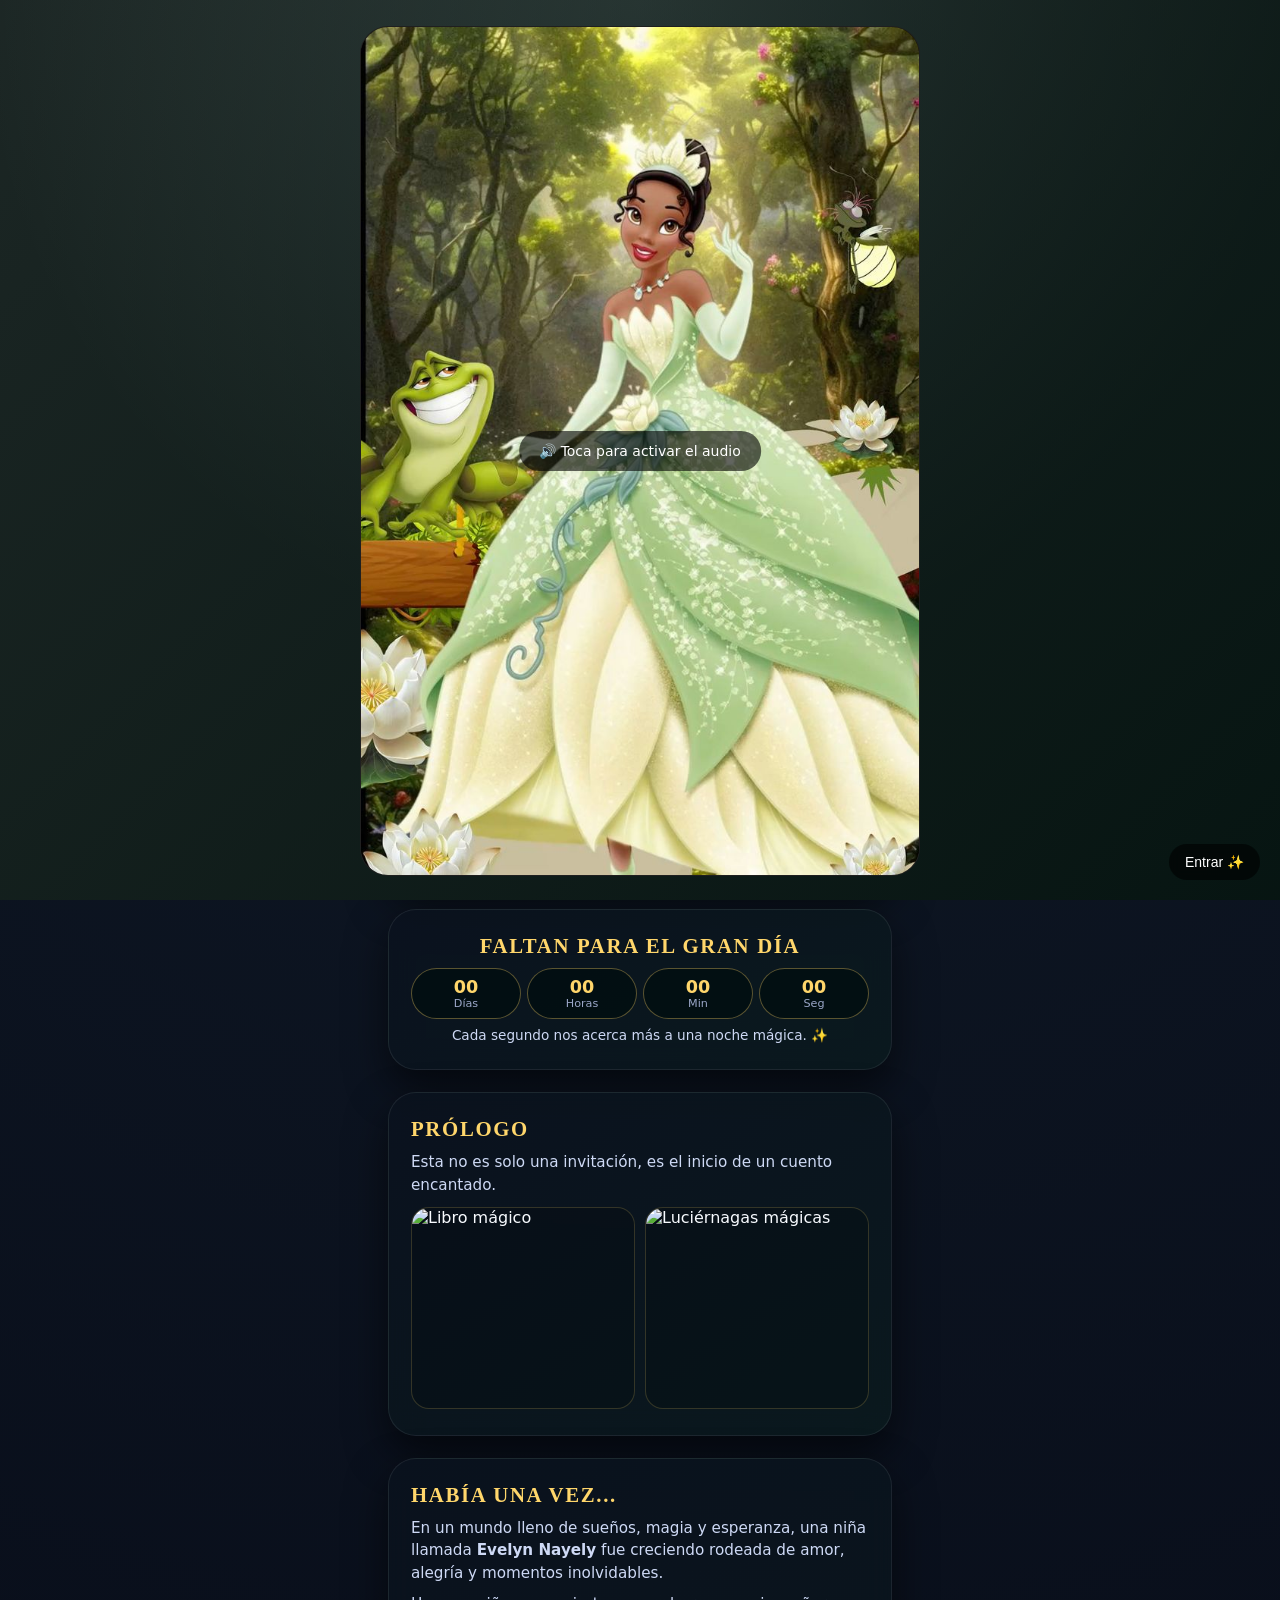
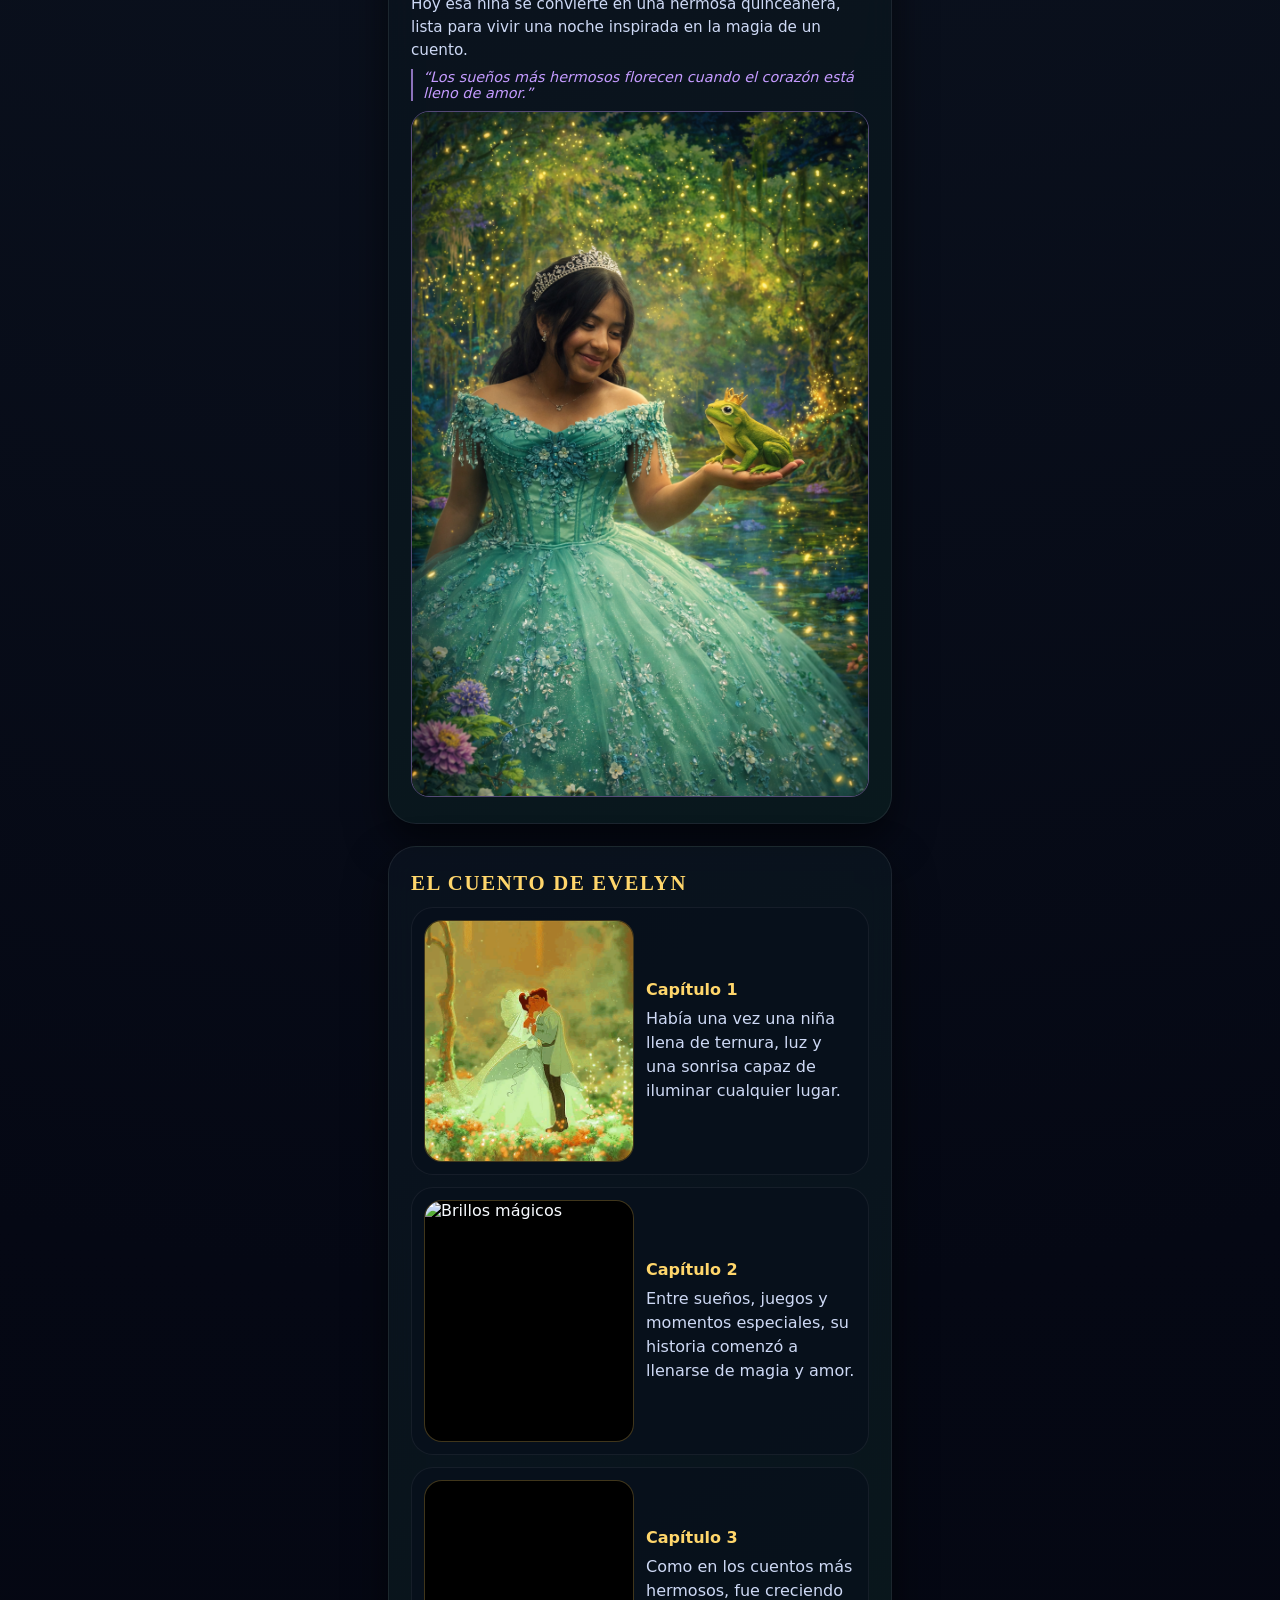
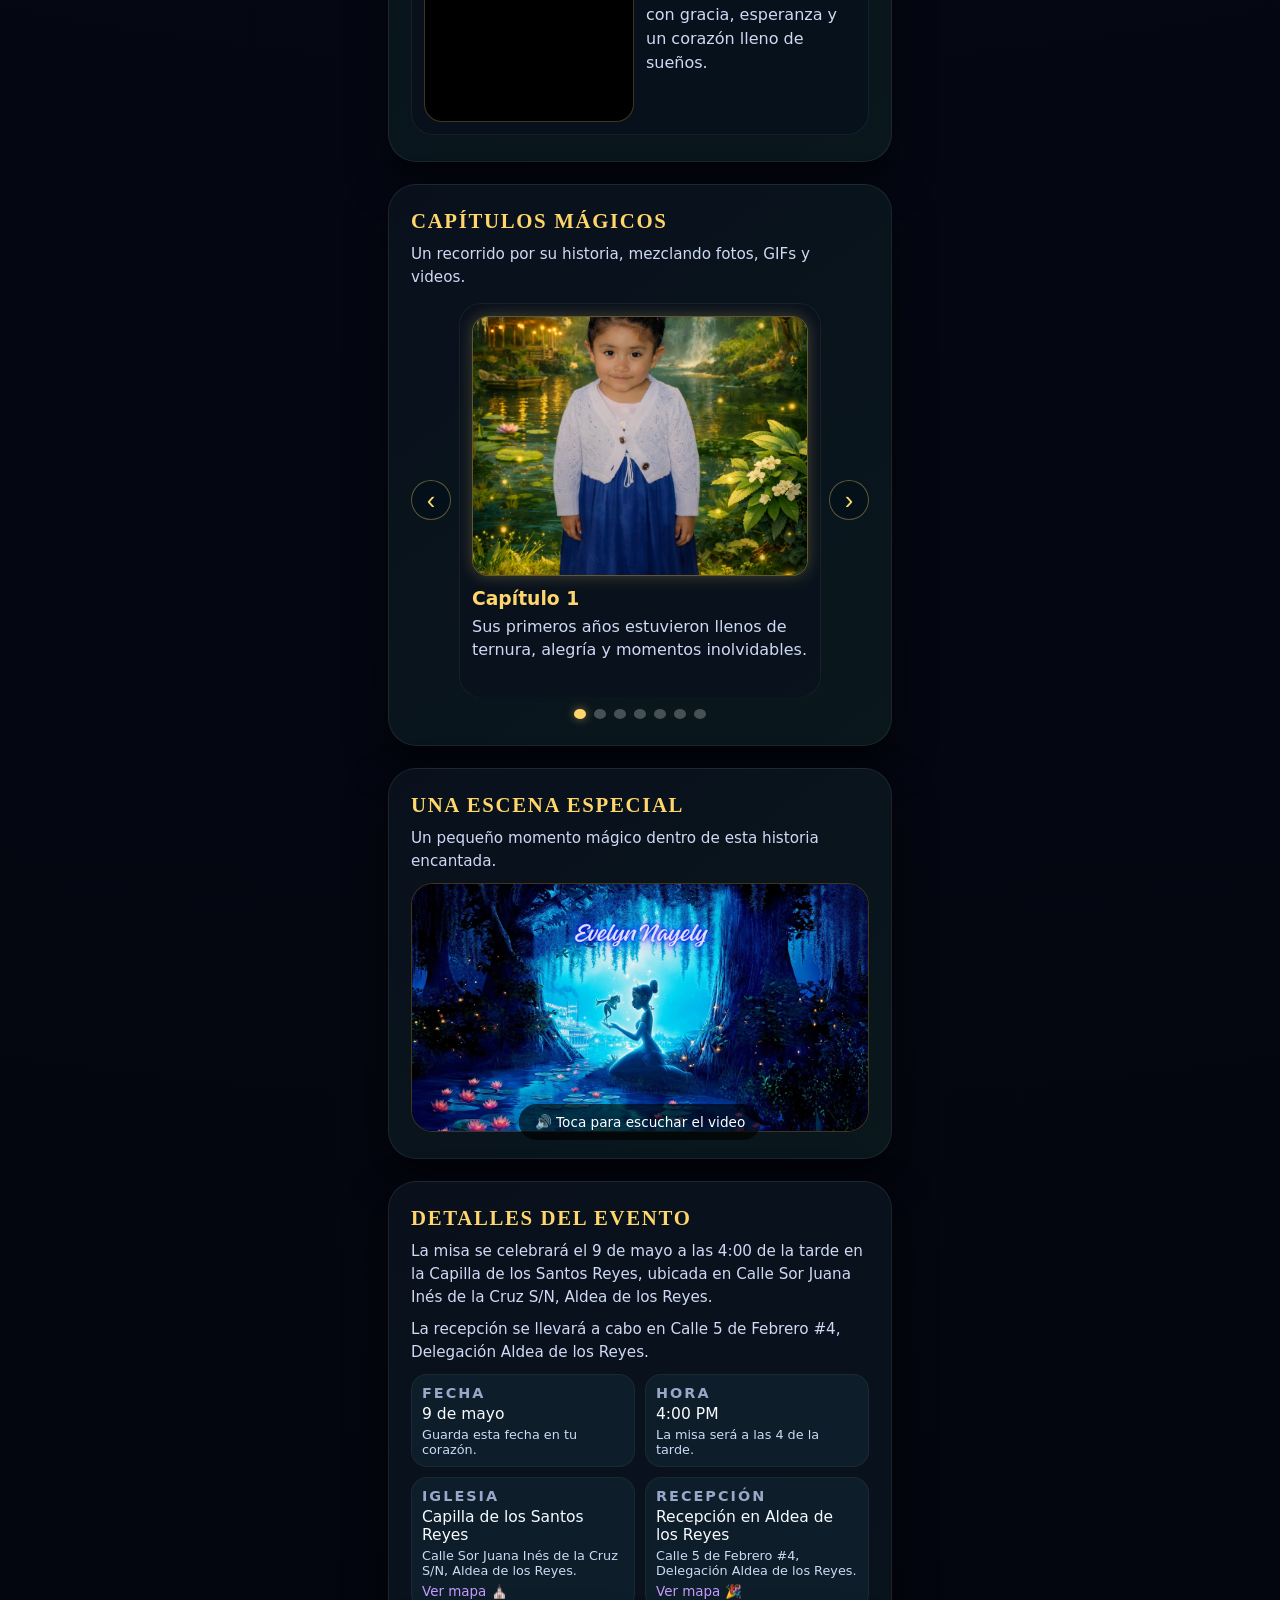
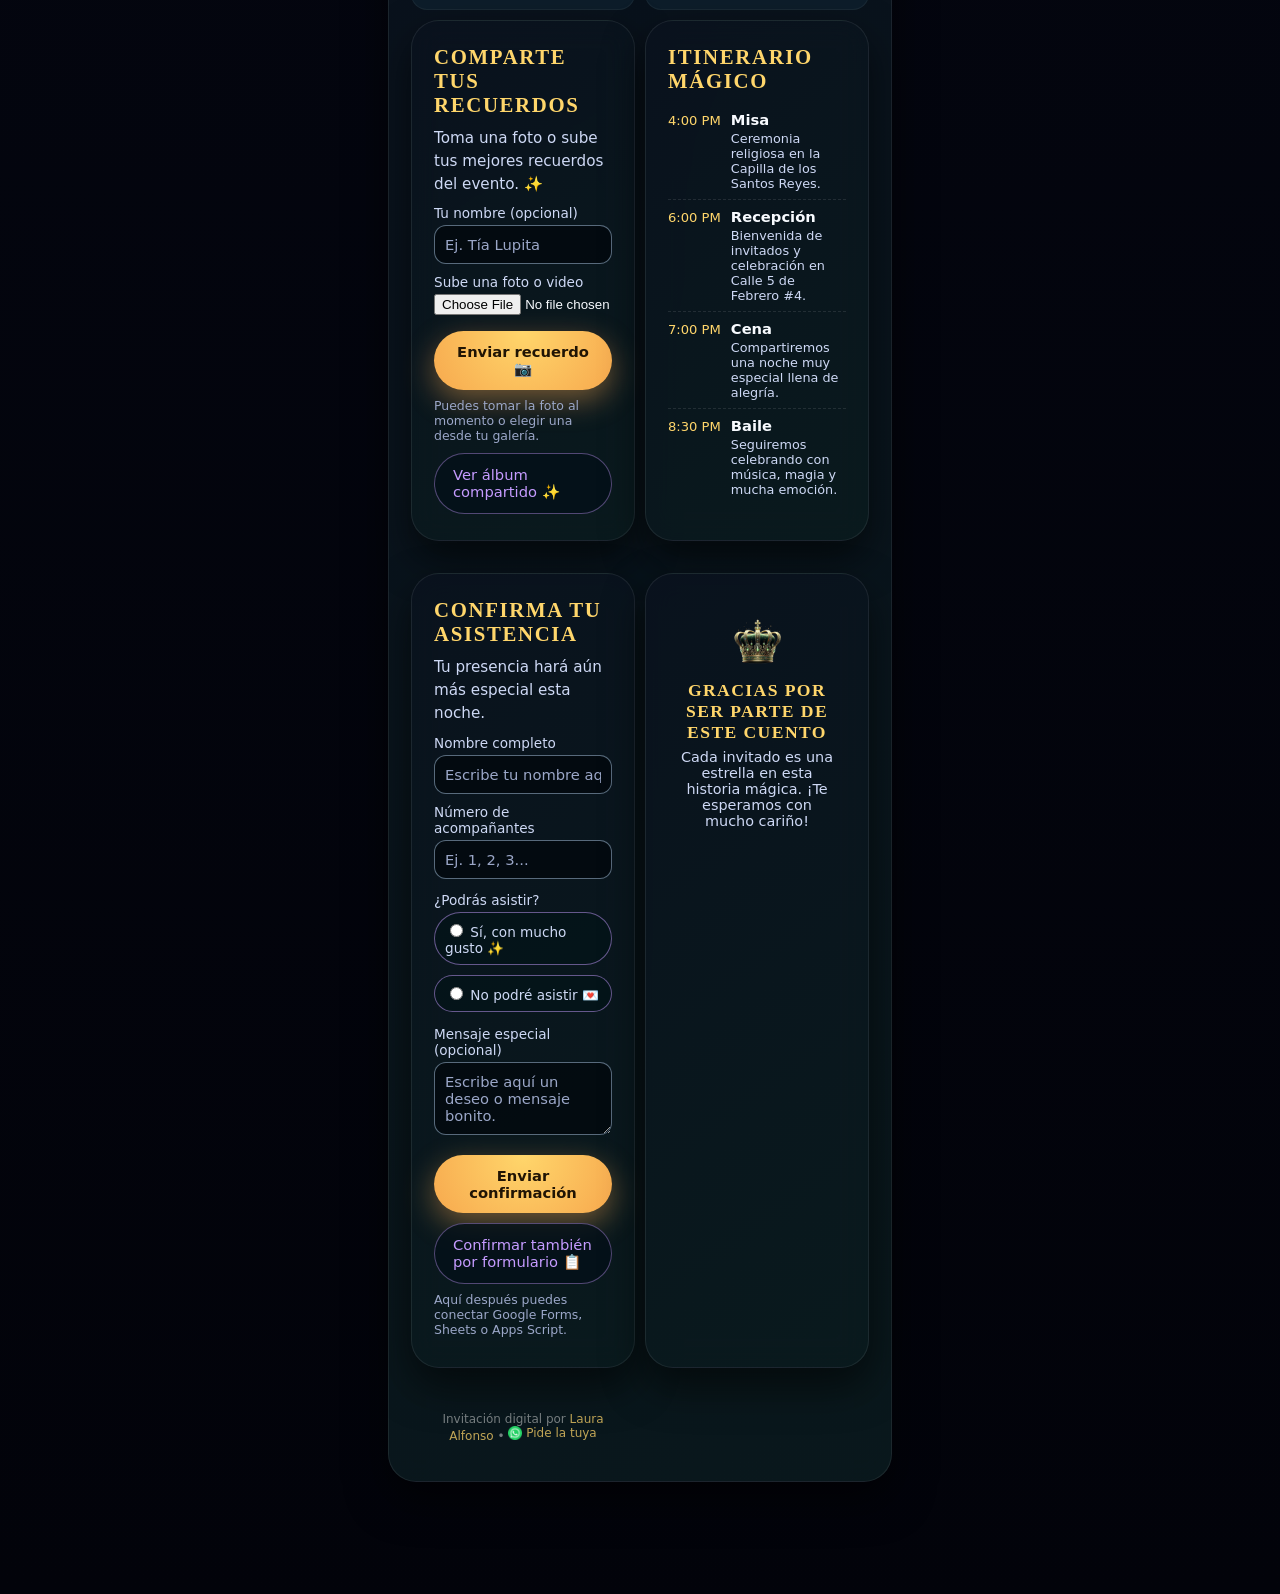
==== index.html @ 9ab1e2df "chore" ====
<!DOCTYPE html>
<html lang="es">

<head>
  <meta charset="UTF-8" />
  <title>Invitación XV - Evelyn Nayely Alfonso González</title>
  <meta name="viewport" content="width=device-width, initial-scale=1.0, viewport-fit=cover" />
  <meta name="description"
    content="Invitación mágica inspirada en La Princesa y el Sapo para celebrar los XV años de Evelyn Nayely Alfonso González." />

  <!-- Preview -->
  <meta property="og:title" content="Invitación XV de Evelyn Nayely Alfonso González ✨" />
  <meta property="og:description"
    content="Acompáñanos a celebrar una noche mágica inspirada en La Princesa y el Sapo." />
  <meta property="og:image" content="https://lauraac.github.io/Princesa/img/portada.jpg" />
  <meta property="og:type" content="website" />
  <meta property="og:url" content="https://lauraac.github.io/princesa-y-sapo/" />

  <meta name="twitter:card" content="summary_large_image" />
  <meta name="twitter:title" content="Invitación XV de Evelyn Nayely Alfonso González" />
  <meta name="twitter:description" content="Una noche mágica llena de brillo, sueños y encanto." />
  <meta name="twitter:image" content="https://lauraac.github.io/Princesa/img/portada.jpg" />

  <link rel="stylesheet" href="styles.css" />
  <script src="script.js" defer></script>
</head>

<body>
  <!-- MENSAJE SOLO CELULAR -->
  <!--<div class="desktop-blocker" id="desktopBlocker">
    <div class="desktop-blocker__card">
      <img src="./img/corona.png" alt="Corona" class="desktop-blocker__icon" />
      <h2>Esta invitación es solo para celular 📱</h2>
      <p>
        Para vivir la experiencia completa con video, música y animaciones,
        abre este enlace desde tu teléfono.
      </p>
    </div>
  </div> -->

  <!-- ESTRELLAS -->
  <div class="magic-stars"></div>

  <!-- INTRO VIDEO -->
  <div class="intro-overlay" id="introOverlay">
    <div class="intro-card">

      <div class="intro-video-wrapper" id="introVideoWrapper">

        <!-- TEXTO AUDIO -->
        <div class="tap-audio-hint" id="tapAudioHint">
          🔊 Toca para activar el audio
        </div>

        <video id="introVideo" class="intro-video" playsinline webkit-playsinline preload="auto" muted
          poster="./img/img1.jpg">
          <source src="./img/Evelyn Nayely.mp4" type="video/mp4" />
        </video>

      </div>

    </div>

    <!-- BOTÓN FUERA (flotante) -->
    <button class="enter-btn-corner" id="enterInvitationBtn" type="button">
      Entrar ✨
    </button>
  </div>

  <div class="page-background">
    <div class="fireflies"></div>

    <main class="invitation">
      <!-- HERO -->
      <section class="section hero" id="inicio">
        <div class="hero-decor hero-decor--top"></div>

        <div class="hero-image-frame flip-card">
          <div class="flip-card-inner">
            <div class="flip-card-front">
              <img src="./img/imggrande.png" alt="Evelyn a los 5 años" class="hero-image" />
            </div>

            <div class="flip-card-back">
              <img src="./img/imgniña.png" alt="Evelyn a los 15 años" class="hero-image" />
            </div>
          </div>

          <div class="hero-glow"></div>
        </div>

        <p class="hero-tagline">Mis XV años</p>

        <h1 class="hero-name">
          Evelyn Nayely<br />
          <span>Alfonso González</span>
        </h1>

        <p class="hero-invite">
          Con la bendición de Dios y el amor de mi familia,
          te invito a celebrar una noche mágica inspirada en
          <strong>La Princesa y el Sapo</strong>.
        </p>

        <div class="hero-badge">
          <p class="hero-badge-date" id="eventShortInfo">
            9 de mayo · 4:00 PM
          </p>
          <p class="hero-badge-place">Aldea de los Reyes</p>
        </div>

        <div class="hero-actions">
          <a href="#detalles" class="btn-ghost">Ver detalles</a>
          <a href="#confirmacion" class="btn-primary">Confirmar asistencia</a>
        </div>

        <div class="hero-decor hero-decor--bottom"></div>
      </section>

      <!-- PAPÁS / PADRINOS -->
      <section class="section family-section">
        <h2 class="section-title">Con la bendición de</h2>

        <div class="family-grid">
          <article class="family-card">
            <h3>Papás</h3>
            <p>Juan Carlos Alfonso Villa</p>
            <p>Isabel González Aguilar</p>
          </article>

          <article class="family-card">
            <h3>Padrinos</h3>
            <p>René Alfonso Villa</p>
            <p>Diana Lady Urrutia Vargas</p>
          </article>
        </div>
      </section>

      <!-- COUNTDOWN -->
      <section class="section countdown-section">
        <h2 class="section-title">Faltan para el gran día</h2>

        <div class="countdown" id="countdown">
          <div class="countdown-item">
            <span class="count-number" id="days">00</span>
            <span class="count-label">Días</span>
          </div>
          <div class="countdown-item">
            <span class="count-number" id="hours">00</span>
            <span class="count-label">Horas</span>
          </div>
          <div class="countdown-item">
            <span class="count-number" id="minutes">00</span>
            <span class="count-label">Min</span>
          </div>
          <div class="countdown-item">
            <span class="count-number" id="seconds">00</span>
            <span class="count-label">Seg</span>
          </div>
        </div>

        <p class="countdown-note">
          Cada segundo nos acerca más a una noche mágica. ✨
        </p>
      </section>

      <!-- PROLOGO -->
      <section class="section prologue-section">
        <h2 class="section-title">Prólogo</h2>
        <p class="section-text">
          Esta no es solo una invitación, es el inicio de un cuento encantado.
        </p>

        <div class="prologue-grid">
          <div class="media-card">
            <img src="./img/videowow.gif" alt="Libro mágico" class="media-full" />
          </div>

          <div class="media-card">
            <img src="./img/video woe.gif" alt="Luciérnagas mágicas" class="media-full" />
          </div>
        </div>
      </section>

      <!-- HISTORIA -->
      <section class="section story-section">
        <h2 class="section-title">Había una vez...</h2>

        <p class="story-text">
          En un mundo lleno de sueños, magia y esperanza, una niña llamada
          <strong>Evelyn Nayely</strong> fue creciendo rodeada de amor,
          alegría y momentos inolvidables.
        </p>

        <p class="story-text">
          Hoy esa niña se convierte en una hermosa quinceañera,
          lista para vivir una noche inspirada en la magia de un cuento.
        </p>

        <blockquote class="story-quote">
          “Los sueños más hermosos florecen cuando el corazón está lleno de amor.”
        </blockquote>

        <div class="story-gif-frame">
          <img src="./img/nayeli.png" alt="Historia mágica" class="story-gif" />
        </div>
      </section>

      <!-- SECCIÓN LIBRO -->
      <section class="section fairytale-book-section">
        <h2 class="section-title">El cuento de Evelyn</h2>

        <div class="book-page">
          <div class="book-page-media">
            <img src="./img/capitulo1.gif" alt="Evelyn de pequeña" />
          </div>
          <div class="book-page-text">
            <h3>Capítulo 1</h3>
            <p>
              Había una vez una niña llena de ternura, luz y una sonrisa capaz
              de iluminar cualquier lugar.
            </p>
          </div>
        </div>

        <div class="book-page">
          <div class="book-page-media">
            <img src="./img/capitulo2.gif" alt="Brillos mágicos" />
          </div>
          <div class="book-page-text">
            <h3>Capítulo 2</h3>
            <p>
              Entre sueños, juegos y momentos especiales, su historia comenzó
              a llenarse de magia y amor.
            </p>
          </div>
        </div>

        <div class="book-page">
          <div class="book-page-media">
            <video class="inline-story-video" playsinline webkit-playsinline muted loop autoplay preload="metadata"
              poster="./img/video-cap1-poster.jpg">
              <source src="./img/video.mp4" type="video/mp4" />
            </video>
          </div>
          <div class="book-page-text">
            <h3>Capítulo 3</h3>
            <p>
              Como en los cuentos más hermosos, fue creciendo con gracia,
              esperanza y un corazón lleno de sueños.
            </p>
          </div>
        </div>
      </section>

      <!-- CARRUSEL TIPO CUENTO -->
      <section class="section story-carousel-section">
        <h2 class="section-title">Capítulos mágicos</h2>
        <p class="section-text">
          Un recorrido por su historia, mezclando fotos, GIFs y videos.
        </p>

        <div class="story-slider" id="storySlider">
          <button class="story-nav prev" id="storyPrev" aria-label="Anterior">‹</button>

          <div class="story-track-wrapper">
            <div class="story-track" id="storyTrack">
              <!-- Slide 1 -->
              <article class="story-slide">
                <div class="story-slide-media">
                  <img src="./img/foto1.png" alt="Infancia Evelyn" />
                </div>
                <div class="story-slide-text">
                  <h3>Capítulo 1</h3>
                  <p>
                    Sus primeros años estuvieron llenos de ternura,
                    alegría y momentos inolvidables.
                  </p>
                </div>
              </article>

              <!-- Slide 2 -->
              <article class="story-slide">
                <div class="story-slide-media">
                  <img src="./img/foto2.png" alt="Libro encantado" />
                </div>
                <div class="story-slide-text">
                  <h3>Capítulo 2</h3>
                  <p>
                    Como en un libro de cuentos, cada página de su vida
                    fue escribiéndose con amor.
                  </p>
                </div>
              </article>

              <!-- Slide 3 -->
              <article class="story-slide">
                <div class="story-slide-media">
                  <video class="carousel-video" playsinline webkit-playsinline muted loop preload="metadata"
                    poster="./img/foto3.png">
                    <source src="./video/capitulo1.mp4" type="video/mp4" />
                  </video>
                </div>
                <div class="story-slide-text">
                  <h3>Capítulo 3</h3>
                  <p>
                    Su historia siguió creciendo con magia,
                    dulzura y sueños cada vez más grandes.
                  </p>
                </div>
              </article>

              <!-- Slide 4 -->
              <article class="story-slide">
                <div class="story-slide-media">
                  <img src="./img/foto4.png" alt="Recuerdo especial" />
                </div>
                <div class="story-slide-text">
                  <h3>Capítulo 4</h3>
                  <p>
                    Entre recuerdos hermosos, fue floreciendo
                    una joven llena de luz y elegancia.
                  </p>
                </div>
              </article>

              <!-- Slide 5 -->
              <article class="story-slide">
                <div class="story-slide-media">
                  <video class="carousel-video" playsinline webkit-playsinline muted loop preload="metadata"
                    poster="./img/foto5.png">
                    <source src="./video/capitulo2.mp4" type="video/mp4" />
                  </video>
                </div>
                <div class="story-slide-text">
                  <h3>Capítulo 5</h3>
                  <p>
                    Cada paso de su camino la acercó a este momento
                    tan esperado y especial.
                  </p>
                </div>
              </article>

              <!-- Slide 6 -->
              <article class="story-slide">
                <div class="story-slide-media">
                  <img src="./img/imgniña.png" alt="Brillos mágicos" />
                </div>
                <div class="story-slide-text">
                  <h3>Capítulo 6</h3>
                  <p>
                    Y hoy, como en toda gran historia,
                    llega el capítulo más mágico: sus XV años.
                  </p>
                </div>
              </article>

              <!-- Slide 7 -->
              <article class="story-slide">
                <div class="story-slide-media">
                  <video class="carousel-video" playsinline webkit-playsinline muted loop preload="metadata"
                    poster="./img/imggrande.png">
                    <source src="./video/capitulo3.mp4" type="video/mp4" />
                  </video>
                </div>
                <div class="story-slide-text">
                  <h3>Capítulo Final</h3>
                  <p>
                    Esta noche celebramos el inicio de una nueva etapa
                    llena de sueños, magia y bendiciones.
                  </p>
                </div>
              </article>
            </div>
          </div>

          <button class="story-nav next" id="storyNext" aria-label="Siguiente">›</button>
        </div>

        <div class="story-dots" id="storyDots"></div>
      </section>

      <!-- VIDEO DESTACADO -->
      <section class="section featured-video-section">
        <h2 class="section-title">Una escena especial</h2>
        <p class="section-text">
          Un pequeño momento mágico dentro de esta historia encantada.
        </p>

        <div class="featured-video-card featured-video-wrapper">
          <div class="featured-video-hint" id="featuredVideoHint">
            🔊 Toca para escuchar el video
          </div>

          <video class="featured-video" playsinline webkit-playsinline preload="metadata" poster="./img/poste.png">
            <source src="./img/videosapo.mp4" type="video/mp4" />
          </video>
        </div>
      </section>

      <!-- DETALLES -->
      <section class="section details-section" id="detalles">
        <h2 class="section-title">Detalles del evento</h2>
        <p class="section-text">
          La misa se celebrará el 9 de mayo a las 4:00 de la tarde en la
          Capilla de los Santos Reyes, ubicada en Calle Sor Juana Inés de la Cruz S/N,
          Aldea de los Reyes.
        </p>

        <p class="section-text">
          La recepción se llevará a cabo en Calle 5 de Febrero #4,
          Delegación Aldea de los Reyes.
        </p>
        <div class="details-grid">
          <article class="detail-card">
            <h3 class="detail-title">Fecha</h3>
            <p class="detail-main">9 de mayo</p>
            <p class="detail-note">Guarda esta fecha en tu corazón.</p>
          </article>

          <article class="detail-card">
            <h3 class="detail-title">Hora</h3>
            <p class="detail-main">4:00 PM</p>
            <p class="detail-note">La misa será a las 4 de la tarde.</p>
          </article>

          <article class="detail-card">
            <h3 class="detail-title">Iglesia</h3>
            <p class="detail-main">Capilla de los Santos Reyes</p>
            <p class="detail-note">
              Calle Sor Juana Inés de la Cruz S/N, Aldea de los Reyes.
            </p>
            <a href="https://www.google.com/maps/place/Capilla+de+los+Santos+Reyes/@19.1597416,-98.781619,17z/data=!3m1!4b1!4m6!3m5!1s0x85ce3cce4e8ad949:0x1ba6e103b95aed1a!8m2!3d19.1597366!4d-98.7790441!16s%2Fg%2F1hhgt0wkg?entry=ttu&g_ep=EgoyMDI2MDMyNC4wIKXMDSoASAFQAw%3D%3D"
              target="_blank" class="detail-link">Ver mapa ⛪</a>
          </article>

          <article class="detail-card">
            <h3 class="detail-title">Recepción</h3>
            <p class="detail-main">Recepción en Aldea de los Reyes</p>
            <p class="detail-note">
              Calle 5 de Febrero #4, Delegación Aldea de los Reyes.
            </p>
            <a href="https://www.google.com/maps/place/Capilla+de+los+Santos+Reyes/@19.1597416,-98.781619,17z/data=!3m1!4b1!4m6!3m5!1s0x85ce3cce4e8ad949:0x1ba6e103b95aed1a!8m2!3d19.1597366!4d-98.7790441!16s%2Fg%2F1hhgt0wkg?entry=ttu&g_ep=EgoyMDI2MDMyNC4wIKXMDSoASAFQAw%3D%3D"
              target="_blank" class="detail-link">Ver mapa 🎉</a>
          </article>

          <!-- DRIVE -->
          <section class="section drive-section" id="recuerdos">
            <h2 class="section-title">Comparte tus recuerdos</h2>
            <p class="section-text">
              Toma una foto o sube tus mejores recuerdos del evento. ✨
            </p>

            <form id="uploadMemoryForm" class="rsvp-form">
              <div class="form-group">
                <label for="memoryName">Tu nombre (opcional)</label>
                <input type="text" id="memoryName" name="memoryName" placeholder="Ej. Tía Lupita" />
              </div>

              <div class="form-group">
                <label for="memoryFile">Sube una foto o video</label>
                <input type="file" id="memoryFile" name="memoryFile" accept="image/*,video/*" capture="environment"
                  required />
              </div>

              <button type="submit" class="btn-primary btn-full">
                Enviar recuerdo 📷
              </button>

              <p class="rsvp-note">
                Puedes tomar la foto al momento o elegir una desde tu galería.
              </p>

              <p class="rsvp-success" id="uploadMemoryMsg"></p>
            </form>

            <div class="gift-actions">
              <a href="https://drive.google.com/drive/folders/1g-7sus_6rImOz-gsxFt6hrd6fwnzKg2v" target="_blank"
                class="btn-ghost btn-full" id="driveAlbumBtn">
                Ver álbum compartido ✨
              </a>
            </div>
          </section>

          <!-- ITINERARIO -->
          <section class="section timeline-section">
            <h2 class="section-title">Itinerario mágico</h2>

            <ol class="timeline">
              <li class="timeline-item">
                <span class="timeline-time">4:00 PM</span>
                <div class="timeline-content">
                  <h3>Misa</h3>
                  <p>Ceremonia religiosa en la Capilla de los Santos Reyes.</p>
                </div>
              </li>

              <li class="timeline-item">
                <span class="timeline-time">6:00 PM</span>
                <div class="timeline-content">
                  <h3>Recepción</h3>
                  <p>Bienvenida de invitados y celebración en Calle 5 de Febrero #4.</p>
                </div>
              </li>

              <li class="timeline-item">
                <span class="timeline-time">7:00 PM</span>
                <div class="timeline-content">
                  <h3>Cena</h3>
                  <p>Compartiremos una noche muy especial llena de alegría.</p>
                </div>
              </li>

              <li class="timeline-item">
                <span class="timeline-time">8:30 PM</span>
                <div class="timeline-content">
                  <h3>Baile</h3>
                  <p>Seguiremos celebrando con música, magia y mucha emoción.</p>
                </div>
              </li>
            </ol>
          </section>

          <!-- CONFIRMACION -->
          <section class="section rsvp-section" id="confirmacion">
            <h2 class="section-title">Confirma tu asistencia</h2>
            <p class="section-text">
              Tu presencia hará aún más especial esta noche.
            </p>

            <form class="rsvp-form" id="rsvpForm">
              <div class="form-group">
                <label for="guestName">Nombre completo</label>
                <input type="text" id="guestName" name="guestName" placeholder="Escribe tu nombre aquí" required />
              </div>

              <div class="form-group">
                <label for="guestCount">Número de acompañantes</label>
                <input type="number" id="guestCount" name="guestCount" min="0" max="10" placeholder="Ej. 1, 2, 3..."
                  required />
              </div>

              <div class="form-group">
                <p class="form-label">¿Podrás asistir?</p>
                <div class="form-radio-group">
                  <label class="radio-pill">
                    <input type="radio" name="attendance" value="si" required />
                    <span>Sí, con mucho gusto ✨</span>
                  </label>

                  <label class="radio-pill">
                    <input type="radio" name="attendance" value="no" required />
                    <span>No podré asistir 💌</span>
                  </label>
                </div>
              </div>

              <div class="form-group">
                <label for="message">Mensaje especial (opcional)</label>
                <textarea id="message" name="message" rows="3"
                  placeholder="Escribe aquí un deseo o mensaje bonito."></textarea>
              </div>

              <button type="submit" class="btn-primary btn-full">
                Enviar confirmación
              </button>

              <a href="https://docs.google.com/forms/" target="_blank" class="btn-ghost btn-full secondary-link"
                id="googleFormBtn">
                Confirmar también por formulario 📋
              </a>

              <p class="rsvp-note">
                Aquí después puedes conectar Google Forms, Sheets o Apps Script.
              </p>

              <p class="rsvp-success" id="rsvpSuccessMsg"></p>
            </form>
          </section>

          <!-- DESPEDIDA -->
          <section class="section farewell-section">
            <div class="farewell-card">
              <div class="intro-crown">
                <img src="./img/corona.png" alt="Corona" />
              </div>
              <h2 class="farewell-title">Gracias por ser parte de este cuento</h2>
              <p class="farewell-text">
                Cada invitado es una estrella en esta historia mágica.
                ¡Te esperamos con mucho cariño!
              </p>
            </div>
          </section>

          <footer class="creator-signature">
            Invitación digital por
            <a href="https://wa.me/525534633490" target="_blank">
              Laura Alfonso
            </a>
            •
            <a href="https://wa.me/525534633490" target="_blank" class="whats-link">
              <img src="./img/social.png" alt="WhatsApp" class="whats-icon">
              Pide la tuya
            </a>
          </footer>


    </main>

  </div>
  <audio id="bgMusic" preload="auto" loop playsinline>
    <source src="./img/mp3.mp3" type="audio/mpeg" />
    Tu navegador no soporta audio HTML5.
  </audio>

  <button class="music-floating-btn paused hidden-music-btn" id="toggleMusicBtn" type="button"
    aria-label="Controlar música">
    ♪
  </button>
</body>

</html>
---- styles.css ----
:root {
  --bg-main: #050814;
  --bg-card: rgba(7, 18, 26, 0.92);
  --bg-card-soft: rgba(15, 32, 45, 0.85);
  --accent-emerald: #1f7f6b;
  --accent-emerald-soft: rgba(31, 127, 107, 0.25);
  --accent-lavender: #c59bff;
  --accent-gold: #ffd66b;
  --text-main: #f8fbff;
  --text-soft: #ced9f5;
  --text-muted: #9ba7c8;
  --radius-lg: 20px;
  --radius-xl: 28px;
  --shadow-soft: 0 18px 40px rgba(0, 0, 0, 0.55);
  --shadow-gold: 0 0 25px rgba(255, 214, 107, 0.45);
  --border-glass: 1px solid rgba(255, 255, 255, 0.08);
}

*,
*::before,
*::after {
  box-sizing: border-box;
}

html,
body {
  margin: 0;
  padding: 0;
  background: radial-gradient(
    circle at top,
    #101a27 0,
    #050814 45%,
    #02030a 100%
  );
  color: var(--text-main);
  font-family:
    system-ui,
    -apple-system,
    BlinkMacSystemFont,
    "Poppins",
    "Segoe UI",
    sans-serif;
  min-height: 100vh;
  overflow-x: hidden;
}

body.desktop-locked {
  overflow: hidden;
}

img,
video {
  max-width: 100%;
  display: block;
}

.page-background {
  position: relative;
  min-height: 100vh;
  overflow-x: hidden;
}

.fireflies {
  pointer-events: none;
  position: fixed;
  inset: 0;
  background-image:
    radial-gradient(circle, rgba(255, 214, 107, 0.22) 1px, transparent 1px),
    radial-gradient(circle, rgba(197, 155, 255, 0.2) 1px, transparent 1px);
  background-size:
    120px 120px,
    200px 200px;
  opacity: 0.55;
  mix-blend-mode: screen;
  z-index: 0;
}

/* SOLO CELULAR */
.desktop-blocker {
  position: fixed;
  inset: 0;
  z-index: 99999;
  background: radial-gradient(
    circle at top,
    #11182d 0,
    #050814 50%,
    #02030a 100%
  );
  display: none;
  align-items: center;
  justify-content: center;
  padding: 24px;
}

.desktop-blocker__card {
  width: 100%;
  max-width: 420px;
  text-align: center;
  background: rgba(10, 18, 30, 0.95);
  border: var(--border-glass);
  border-radius: 26px;
  padding: 28px 20px;
  box-shadow: var(--shadow-soft), var(--shadow-gold);
}

.desktop-blocker__icon {
  width: 90px;
  margin: 0 auto 14px;
}

.desktop-blocker__card h2 {
  margin: 0 0 10px;
  color: var(--accent-gold);
  font-family: "Playfair Display", "Times New Roman", serif;
}

.desktop-blocker__card p {
  margin: 0;
  color: var(--text-soft);
  line-height: 1.5;
}

/* INTRO */
.intro-overlay {
  position: fixed;
  inset: 0;
  background: radial-gradient(
    circle at top,
    #11182d 0,
    #050814 50%,
    #02030a 100%
  );
  display: flex;
  align-items: center;
  justify-content: center;
  padding: 0;
  z-index: 30;
}

.intro-overlay--hidden {
  opacity: 0;
  visibility: hidden;
  transform: scale(1.02);
  transition:
    opacity 0.6s ease,
    transform 0.6s ease,
    visibility 0.6s;
}

.intro-card {
  position: relative;
  width: 100vw;
  height: 100dvh;
  overflow: hidden;
  background:
    linear-gradient(135deg, rgba(127, 175, 166, 0.22), rgba(7, 22, 19, 0.95)),
    radial-gradient(circle at top, rgba(212, 240, 233, 0.14), transparent 60%);
  border-radius: 0;
  padding-top: max(10px, env(safe-area-inset-top));
  text-align: center;
}

.intro-enter-floating {
  position: absolute;
  top: calc(env(safe-area-inset-top, 0px) + 10px);
  right: 12px;
  z-index: 10;
  padding: 8px 14px;
  border-radius: 999px;
  border: 1px solid rgba(197, 155, 255, 0.35);
  background: rgba(10, 18, 30, 0.78);
  color: var(--accent-gold);
  font-size: 0.82rem;
  font-weight: 600;
  cursor: pointer;
  backdrop-filter: blur(8px);
}

.intro-crown {
  display: flex;
  justify-content: center;
  align-items: center;
  padding-top: 6px;
  margin-bottom: 10px;
}

.intro-crown img {
  width: 54px;
  margin: 0 auto;
  animation: float 3s ease-in-out infinite;
}

.intro-video-wrapper {
  width: calc(100vw - 24px);
  max-width: 560px;
  height: calc(100dvh - env(safe-area-inset-top, 0px) - 90px);
  margin: 0 auto;
  border-radius: 28px;
  overflow: hidden;
  border: 1px solid rgba(255, 255, 255, 0.12);
  background: #000;
}

.intro-video {
  width: 100%;
  height: 100%;
  object-fit: cover;
  object-position: center;
  background: #000;
}

.intro-actions {
  display: flex;
  flex-direction: column;
  gap: 10px;
  margin-top: 4px;
}
.intro-enter-floating {
  position: absolute;
  top: 10px;
  right: 10px;
  z-index: 8;
  min-height: auto;
  width: auto;
  padding: 8px 14px;
  border-radius: 999px;
  border: 1px solid rgba(197, 155, 255, 0.35);
  background: rgba(10, 18, 30, 0.78);
  color: var(--accent-gold);
  font-size: 0.82rem;
  font-weight: 600;
  cursor: pointer;
  backdrop-filter: blur(8px);
}

.intro-audio-overlay.hidden {
  display: none;
}

.magic-sparkles {
  pointer-events: none;
  position: absolute;
  inset: -40%;
  background-image: conic-gradient(
    from 0deg,
    rgba(255, 214, 107, 0.16),
    transparent 40%,
    rgba(197, 155, 255, 0.12),
    transparent 80%
  );
  mix-blend-mode: screen;
  opacity: 0.45;
  animation: spinSparkles 26s linear infinite;
}

/* MAIN */
.invitation {
  position: relative;
  z-index: 1;
  max-width: 540px;
  margin: 0 auto;
  padding: 18px 16px 80px;
}

.section {
  background: linear-gradient(
    145deg,
    rgba(10, 18, 30, 0.9),
    rgba(10, 26, 30, 0.9)
  );
  border-radius: var(--radius-xl);
  border: var(--border-glass);
  box-shadow: var(--shadow-soft);
  padding: 20px 18px 22px;
  margin-bottom: 18px;
  backdrop-filter: blur(14px);
}

.section-title {
  font-family: "Playfair Display", "Times New Roman", serif;
  font-size: 1.3rem;
  margin: 0 0 10px;
  letter-spacing: 0.08em;
  text-transform: uppercase;
  color: var(--accent-gold);
}

.section-text {
  margin: 0 0 10px;
  color: var(--text-soft);
  font-size: 0.95rem;
  line-height: 1.5;
}

/* BOTONES */
.btn-primary,
.btn-ghost {
  min-height: 52px;
  width: 100%;
  border-radius: 999px;
  border: none;
  outline: none;
  cursor: pointer;
  font: inherit;
  padding: 12px 18px;
  text-decoration: none;
  display: inline-flex;
  align-items: center;
  justify-content: center;
  gap: 6px;
  font-size: 0.92rem;
  transition:
    transform 0.2s ease,
    opacity 0.2s ease;
  touch-action: manipulation;
}

.btn-primary:active,
.btn-ghost:active {
  transform: scale(0.98);
}

.btn-primary {
  background: radial-gradient(circle at top, #ffd66b, #f7a94e);
  color: #201404;
  font-weight: 700;
  box-shadow: 0 10px 30px rgba(247, 169, 78, 0.45);
}

.btn-ghost {
  background: rgba(4, 17, 25, 0.8);
  color: var(--accent-lavender);
  border: 1px solid rgba(197, 155, 255, 0.4);
}

.btn-full {
  width: 100%;
  margin-top: 6px;
}

.secondary-link {
  margin-top: 10px;
}

/* HERO */
.hero {
  position: relative;
  text-align: center;
  overflow: hidden;
}

.hero-decor {
  position: absolute;
  left: 50%;
  transform: translateX(-50%);
  width: 180%;
  height: 90px;
  pointer-events: none;
}

.hero-decor--top {
  top: -50px;
  background: radial-gradient(
    circle at bottom,
    rgba(197, 155, 255, 0.35),
    transparent 70%
  );
}

.hero-decor--bottom {
  bottom: -60px;
  background: radial-gradient(
    circle at top,
    rgba(31, 127, 107, 0.4),
    transparent 70%
  );
}

.hero-image-frame {
  position: relative;
  width: 190px;
  height: 190px;
  margin: 10px auto 10px;
  border-radius: 50%;
  border: 2px solid rgba(255, 214, 107, 0.8);
  box-shadow: 0 0 35px rgba(255, 214, 107, 0.6);
  overflow: hidden;
  background: radial-gradient(circle at top, #394d75, #060b15);
}

.hero-image {
  width: 100%;
  height: 100%;
  object-fit: cover;
}

.hero-glow {
  position: absolute;
  inset: -20%;
  background: radial-gradient(
    circle,
    rgba(255, 214, 107, 0.25),
    transparent 65%
  );
  mix-blend-mode: screen;
  animation: pulseGlow 4s ease-in-out infinite;
}

.hero-tagline {
  margin: 6px 0 4px;
  font-size: 0.85rem;
  letter-spacing: 0.12em;
  text-transform: uppercase;
  color: var(--text-muted);
}

.hero-name {
  margin: 4px 0 8px;
  font-family: "Playfair Display", "Times New Roman", serif;
  font-size: 1.75rem;
  line-height: 1.1;
  letter-spacing: 0.06em;
}

.hero-name span {
  display: block;
  font-size: 1rem;
  color: var(--accent-gold);
  margin-top: 4px;
}

.hero-invite {
  margin: 4px 6px 12px;
  color: var(--text-soft);
  font-size: 0.95rem;
  line-height: 1.5;
}

.hero-badge {
  display: inline-flex;
  flex-direction: column;
  align-items: center;
  gap: 2px;
  padding: 9px 14px;
  border-radius: 999px;
  background: rgba(3, 21, 26, 0.9);
  border: 1px solid rgba(255, 214, 107, 0.7);
  font-size: 0.77rem;
  margin-bottom: 12px;
}

.hero-badge-title,
.hero-badge-date,
.hero-badge-place {
  margin: 0;
}

.hero-badge-title {
  text-transform: uppercase;
  letter-spacing: 0.14em;
  color: var(--text-muted);
}

.hero-badge-date {
  font-weight: 600;
  color: var(--accent-gold);
}

.hero-badge-place {
  color: var(--text-soft);
}

.hero-actions {
  display: flex;
  justify-content: center;
  gap: 8px;
  flex-wrap: wrap;
}

/* FAMILIA / REGALOS */
.family-grid,
.gift-grid {
  display: grid;
  gap: 10px;
}

.family-card,
.gift-card {
  background: var(--bg-card-soft);
  border-radius: 18px;
  padding: 14px;
  border: 1px solid rgba(255, 255, 255, 0.06);
}

.family-card h3,
.gift-title {
  margin: 0 0 8px;
  color: var(--accent-gold);
  font-size: 1rem;
}

.family-card p,
.gift-text {
  margin: 0 0 6px;
  color: var(--text-soft);
  line-height: 1.4;
}

/* COUNTDOWN */
.countdown-section {
  text-align: center;
}

.countdown {
  display: grid;
  grid-template-columns: repeat(4, minmax(0, 1fr));
  gap: 6px;
  margin: 8px 0;
}

.countdown-item {
  background: rgba(3, 15, 18, 0.9);
  border-radius: 999px;
  padding: 8px 4px;
  border: 1px solid rgba(255, 214, 107, 0.35);
}

.count-number {
  display: block;
  font-weight: 700;
  font-size: 1.1rem;
  color: var(--accent-gold);
}

.count-label {
  display: block;
  font-size: 0.7rem;
  color: var(--text-muted);
}

.countdown-note {
  margin: 4px 0 0;
  font-size: 0.85rem;
  color: var(--text-soft);
}

/* PROLOGO */
.prologue-grid {
  display: grid;
  gap: 10px;
}

.media-card {
  border-radius: 18px;
  overflow: hidden;
  border: 1px solid rgba(255, 214, 107, 0.18);
  background: rgba(0, 0, 0, 0.18);
}

.media-card {
  border-radius: 18px;
  overflow: hidden;
  border: 1px solid rgba(255, 214, 107, 0.18);
  background: rgba(0, 0, 0, 0.18);
  display: flex;
  align-items: center;
  justify-content: center;
}

.media-full {
  width: 100%;
  height: 200px;
  object-fit: cover;
  object-position: center;
}

/* STORY */
.story-text {
  margin: 0 0 8px;
  color: var(--text-soft);
  font-size: 0.95rem;
  line-height: 1.5;
}

.story-quote {
  margin: 6px 0 10px;
  padding-left: 10px;
  border-left: 2px solid rgba(197, 155, 255, 0.7);
  font-size: 0.9rem;
  color: var(--accent-lavender);
  font-style: italic;
}

.story-gif-frame {
  border-radius: 18px;
  overflow: hidden;
  border: 1px solid rgba(197, 155, 255, 0.4);
  margin-top: 6px;
}

.story-gif {
  width: 100%;
  height: auto;
}

/* LIBRO */
.book-page {
  display: grid;
  grid-template-columns: 1fr;
  gap: 12px;
  background: rgba(8, 16, 28, 0.72);
  border-radius: 22px;
  padding: 12px;
  border: 1px solid rgba(255, 255, 255, 0.06);
  margin-top: 12px;
}

.book-page-media {
  border-radius: 18px;
  overflow: hidden;
  border: 1px solid rgba(255, 214, 107, 0.25);
  background: #000;
}

.book-page-media img,
.book-page-media video {
  width: 100%;
  height: 220px;
  object-fit: cover;
}

.book-page-text h3 {
  margin: 0 0 8px;
  color: var(--accent-gold);
  font-size: 1rem;
}

.book-page-text p {
  margin: 0;
  color: var(--text-soft);
  line-height: 1.5;
}

.inline-story-video {
  width: 100%;
  height: 220px;
  object-fit: cover;
}

/* CARRUSEL */
.story-slider {
  position: relative;
  display: grid;
  grid-template-columns: 40px 1fr 40px;
  align-items: center;
  gap: 8px;
  margin-top: 14px;
}

.story-track-wrapper {
  overflow: hidden;
  border-radius: 20px;
}

.story-track {
  display: flex;
  transition: transform 0.7s ease-in-out;
  will-change: transform;
}

.story-slide {
  min-width: 100%;
  background: rgba(10, 18, 30, 0.65);
  border-radius: 22px;
  padding: 12px;
  border: 1px solid rgba(255, 255, 255, 0.06);
}

.story-slide-media {
  width: 100%;
  height: 260px;
  border-radius: 16px;
  overflow: hidden;
  border: 1px solid rgba(255, 214, 107, 0.4);
  box-shadow: 0 0 16px rgba(255, 214, 107, 0.25);
  background: #000;
}

.story-slide-media img,
.story-slide-media video {
  width: 100%;
  height: 100%;
  object-fit: cover;
}

.story-slide-text {
  margin-top: 12px;
}

.story-slide-text h3 {
  margin: 0 0 6px;
  color: var(--accent-gold);
}

.story-slide-text p {
  margin: 0;
  color: var(--text-soft);
  line-height: 1.45;
}

.story-nav {
  width: 40px;
  height: 40px;
  border-radius: 50%;
  border: 1px solid rgba(255, 214, 107, 0.35);
  background: rgba(4, 17, 25, 0.85);
  color: var(--accent-gold);
  font-size: 1.6rem;
  cursor: pointer;
}

.story-dots {
  display: flex;
  justify-content: center;
  gap: 8px;
  margin-top: 12px;
}

.story-dot {
  width: 10px;
  height: 10px;
  border-radius: 50%;
  border: none;
  background: rgba(255, 255, 255, 0.25);
  cursor: pointer;
}

.story-dot.active {
  background: var(--accent-gold);
  box-shadow: 0 0 10px rgba(255, 214, 107, 0.5);
}

.carousel-video {
  background: #000;
}

/* VIDEO DESTACADO */
.featured-video-card {
  border-radius: 22px;
  overflow: hidden;
  border: 1px solid rgba(255, 214, 107, 0.25);
  background: #000;
}

.featured-video {
  width: 100%;
  max-height: 520px;
  object-fit: cover;
}

.featured-video-hint {
  position: absolute;
  left: 50%;
  bottom: 18px;
  transform: translateX(-50%);
  z-index: 3;
  background: rgba(0, 0, 0, 0.65);
  color: #fff;
  padding: 10px 16px;
  border-radius: 999px;
  font-size: 0.85rem;
  text-align: center;
  animation: pulseHint 1.5s infinite;
  cursor: pointer;
}

/* DETAILS */
.details-grid {
  display: grid;
  grid-template-columns: 1fr;
  gap: 10px;
}

.detail-card {
  background: var(--bg-card-soft);
  border-radius: 16px;
  padding: 10px 10px 9px;
  border: 1px solid rgba(255, 255, 255, 0.05);
}

.detail-title {
  font-size: 0.9rem;
  text-transform: uppercase;
  letter-spacing: 0.14em;
  color: var(--text-muted);
  margin: 0 0 4px;
}

.detail-main {
  margin: 0 0 4px;
  font-size: 0.97rem;
  color: var(--text-main);
}

.detail-note {
  margin: 0;
  font-size: 0.8rem;
  color: var(--text-soft);
}

.detail-link {
  display: inline-block;
  margin-top: 6px;
  font-size: 0.84rem;
  color: var(--accent-lavender);
  text-decoration: none;
}

/* MUSICA */
.music-section {
  text-align: center;
}

.music-note {
  margin: 6px 0 0;
  font-size: 0.78rem;
  color: var(--text-muted);
}

/* DRIVE */
.gift-actions {
  display: flex;
  flex-direction: column;
  gap: 10px;
}

/* TIMELINE */
.timeline {
  list-style: none;
  margin: 6px 0 0;
  padding: 0;
}

.timeline-item {
  display: grid;
  grid-template-columns: auto 1fr;
  column-gap: 10px;
  padding: 8px 0;
  border-bottom: 1px dashed rgba(255, 255, 255, 0.1);
}

.timeline-item:last-child {
  border-bottom: none;
}

.timeline-time {
  font-size: 0.82rem;
  color: var(--accent-gold);
  margin-top: 2px;
}

.timeline-content h3 {
  margin: 0 0 3px;
  font-size: 0.92rem;
}

.timeline-content p {
  margin: 0;
  font-size: 0.8rem;
  color: var(--text-soft);
}

/* RSVP */
.rsvp-form {
  margin-top: 8px;
}

.form-group {
  margin-bottom: 10px;
}

.form-group label,
.form-label {
  display: block;
  font-size: 0.85rem;
  margin-bottom: 4px;
  color: var(--text-soft);
}

input[type="text"],
input[type="number"],
textarea {
  width: 100%;
  border-radius: 12px;
  border: 1px solid rgba(124, 148, 170, 0.7);
  background: rgba(3, 10, 16, 0.86);
  padding: 10px 10px;
  color: var(--text-main);
  font: inherit;
  font-size: 0.92rem;
}

input::placeholder,
textarea::placeholder {
  color: var(--text-muted);
}

textarea {
  resize: vertical;
  min-height: 60px;
}

.form-radio-group {
  display: flex;
  flex-direction: column;
  gap: 6px;
}

.radio-pill {
  display: inline-flex;
  align-items: center;
  gap: 6px;
  background: rgba(5, 20, 26, 0.9);
  border-radius: 999px;
  padding: 8px 10px;
  border: 1px solid rgba(197, 155, 255, 0.5);
  font-size: 0.86rem;
}

.radio-pill input {
  accent-color: var(--accent-gold);
}

.rsvp-note {
  margin: 8px 0 4px;
  font-size: 0.78rem;
  color: var(--text-muted);
}

.rsvp-success {
  margin: 8px 0 0;
  font-size: 0.85rem;
  color: var(--accent-gold);
  display: none;
}

/* DESPEDIDA */
.farewell-card {
  text-align: center;
  padding: 12px 8px;
}

.farewell-title {
  margin: 0 0 6px;
  font-family: "Playfair Display", "Times New Roman", serif;
  font-size: 1.1rem;
  letter-spacing: 0.08em;
  text-transform: uppercase;
  color: var(--accent-gold);
}

.farewell-text {
  margin: 0;
  font-size: 0.9rem;
  color: var(--text-soft);
}

/* ESTRELLAS */
.magic-stars {
  position: fixed;
  top: 0;
  left: 0;
  width: 100vw;
  height: 100vh;
  pointer-events: none;
  overflow: hidden;
  z-index: 9999;
}

.magic-star {
  position: absolute;
  width: 58px;
  height: 58px;
  background-image: url("./img/estrella.png");
  background-size: contain;
  background-repeat: no-repeat;
  background-position: center;
  opacity: 0;
  transform: scale(0.4);
  animation: starTwinkle 1.8s ease-out forwards;
  filter: drop-shadow(0 0 8px #ffd86a);
}

/* ANIMACIONES */
@keyframes pulseGlow {
  0%,
  100% {
    opacity: 0.4;
  }
  50% {
    opacity: 1;
  }
}

@keyframes spinSparkles {
  to {
    transform: rotate(360deg);
  }
}

@keyframes fadeIn {
  from {
    opacity: 0;
    transform: translateY(20px);
  }
  to {
    opacity: 1;
    transform: translateY(0);
  }
}

@keyframes float {
  0% {
    transform: translateY(0);
  }
  50% {
    transform: translateY(-10px);
  }
  100% {
    transform: translateY(0);
  }
}

@keyframes starTwinkle {
  0% {
    opacity: 0;
    transform: scale(0.4) rotate(0deg);
  }
  20% {
    opacity: 1;
    transform: scale(1) rotate(10deg);
  }
  60% {
    opacity: 1;
    transform: scale(1.2) rotate(-10deg);
  }
  100% {
    opacity: 0;
    transform: scale(0.5) rotate(0deg);
  }
}

/* RESPONSIVE */
@media (min-width: 600px) {
  .invitation {
    padding: 26px 18px 90px;
  }

  .section {
    padding: 24px 22px 26px;
    margin-bottom: 22px;
  }

  .hero-image-frame {
    width: 210px;
    height: 210px;
  }

  .details-grid,
  .family-grid,
  .gift-grid,
  .prologue-grid {
    grid-template-columns: repeat(2, minmax(0, 1fr));
  }

  .book-page {
    grid-template-columns: 1fr 1fr;
    align-items: center;
  }

  .book-page-media img,
  .book-page-media video {
    height: 240px;
  }

  .intro-card {
    padding: 26px 24px 24px;
  }
}
.creator-signature {
  text-align: center;
  padding: 12px 10px;
  font-size: 0.75rem;
  color: rgba(255, 255, 255, 0.45);
}

.creator-signature a {
  color: rgba(255, 214, 107, 0.75);
  text-decoration: none;
}

.whats-link {
  display: inline-flex;
  align-items: center;
  gap: 4px;
}

.whats-icon {
  width: 14px;
  height: 14px;
}

.tap-audio-hint {
  position: absolute;
  top: 50%;
  left: 50%;
  transform: translate(-50%, -50%);

  background: rgba(0, 0, 0, 0.6);
  color: #fff;

  padding: 12px 20px;
  border-radius: 25px;

  font-size: 14px;
  text-align: center;

  z-index: 5;
  pointer-events: none; /* 👈 importante para que no bloquee el click */

  animation: pulseHint 1.5s infinite;
}

@keyframes pulseHint {
  0% {
    transform: translate(-50%, -50%) scale(1);
    opacity: 1;
  }
  50% {
    transform: translate(-50%, -50%) scale(1.05);
    opacity: 0.7;
  }
  100% {
    transform: translate(-50%, -50%) scale(1);
    opacity: 1;
  }
}

.intro-overlay {
  position: fixed;
  top: 0;
  left: 0;
  width: 100%;
  height: 100%;
  background: black;
  z-index: 9999;
}

.intro-card {
  width: 100%;
  height: 100%;
}

.intro-video-wrapper {
  width: 100%;
  height: 100%;
  position: relative;
}

.intro-video {
  width: 100%;
  height: 100%;
  object-fit: cover; /* 🔥 esto es clave */
}

.enter-btn-corner {
  position: fixed;
  bottom: 20px;
  right: 20px;

  background: rgba(0, 0, 0, 0.6);
  color: #fff;

  border: none;
  padding: 10px 16px;
  border-radius: 20px;

  font-size: 14px;
  cursor: pointer;

  z-index: 10000;
  backdrop-filter: blur(6px);
}
.music-floating-btn {
  position: fixed !important;
  right: 18px !important;
  bottom: 24px !important;
  top: auto !important;
  left: auto !important;
  width: 56px;
  height: 56px;
  border: none;
  border-radius: 50%;
  z-index: 99999 !important;
  cursor: pointer;
  font-size: 24px;
  color: #fff;
  background: rgba(18, 45, 34, 0.88);
  box-shadow: 0 8px 24px rgba(0, 0, 0, 0.28);
  backdrop-filter: blur(8px);
  display: flex;
  align-items: center;
  justify-content: center;
  transition:
    transform 0.25s ease,
    opacity 0.25s ease;
}

.music-floating-btn.playing {
  animation: musicPulse 1.8s infinite;
}

.music-floating-btn.paused {
  opacity: 0.88;
}

.hidden-music-btn {
  display: none !important;
}

.flip-card {
  perspective: 1200px;
  position: relative;
}

.flip-card-inner {
  position: relative;
  width: 100%;
  height: 100%;
  transform-style: preserve-3d;
  animation: flipMemory 6s infinite ease-in-out;
}

.flip-card-front,
.flip-card-back {
  position: absolute;
  inset: 0;
  width: 100%;
  height: 100%;
  backface-visibility: hidden;
  border-radius: 50%;
  overflow: hidden;
}

.flip-card-front {
  transform: rotateY(0deg);
}

.flip-card-back {
  transform: rotateY(180deg);
}

.flip-card-front img,
.flip-card-back img {
  width: 100%;
  height: 100%;
  object-fit: cover;
}

@keyframes flipMemory {
  0% {
    transform: rotateY(0deg);
  }
  35% {
    transform: rotateY(0deg);
  }
  50% {
    transform: rotateY(180deg);
  }
  85% {
    transform: rotateY(180deg);
  }
  100% {
    transform: rotateY(360deg);
  }
}
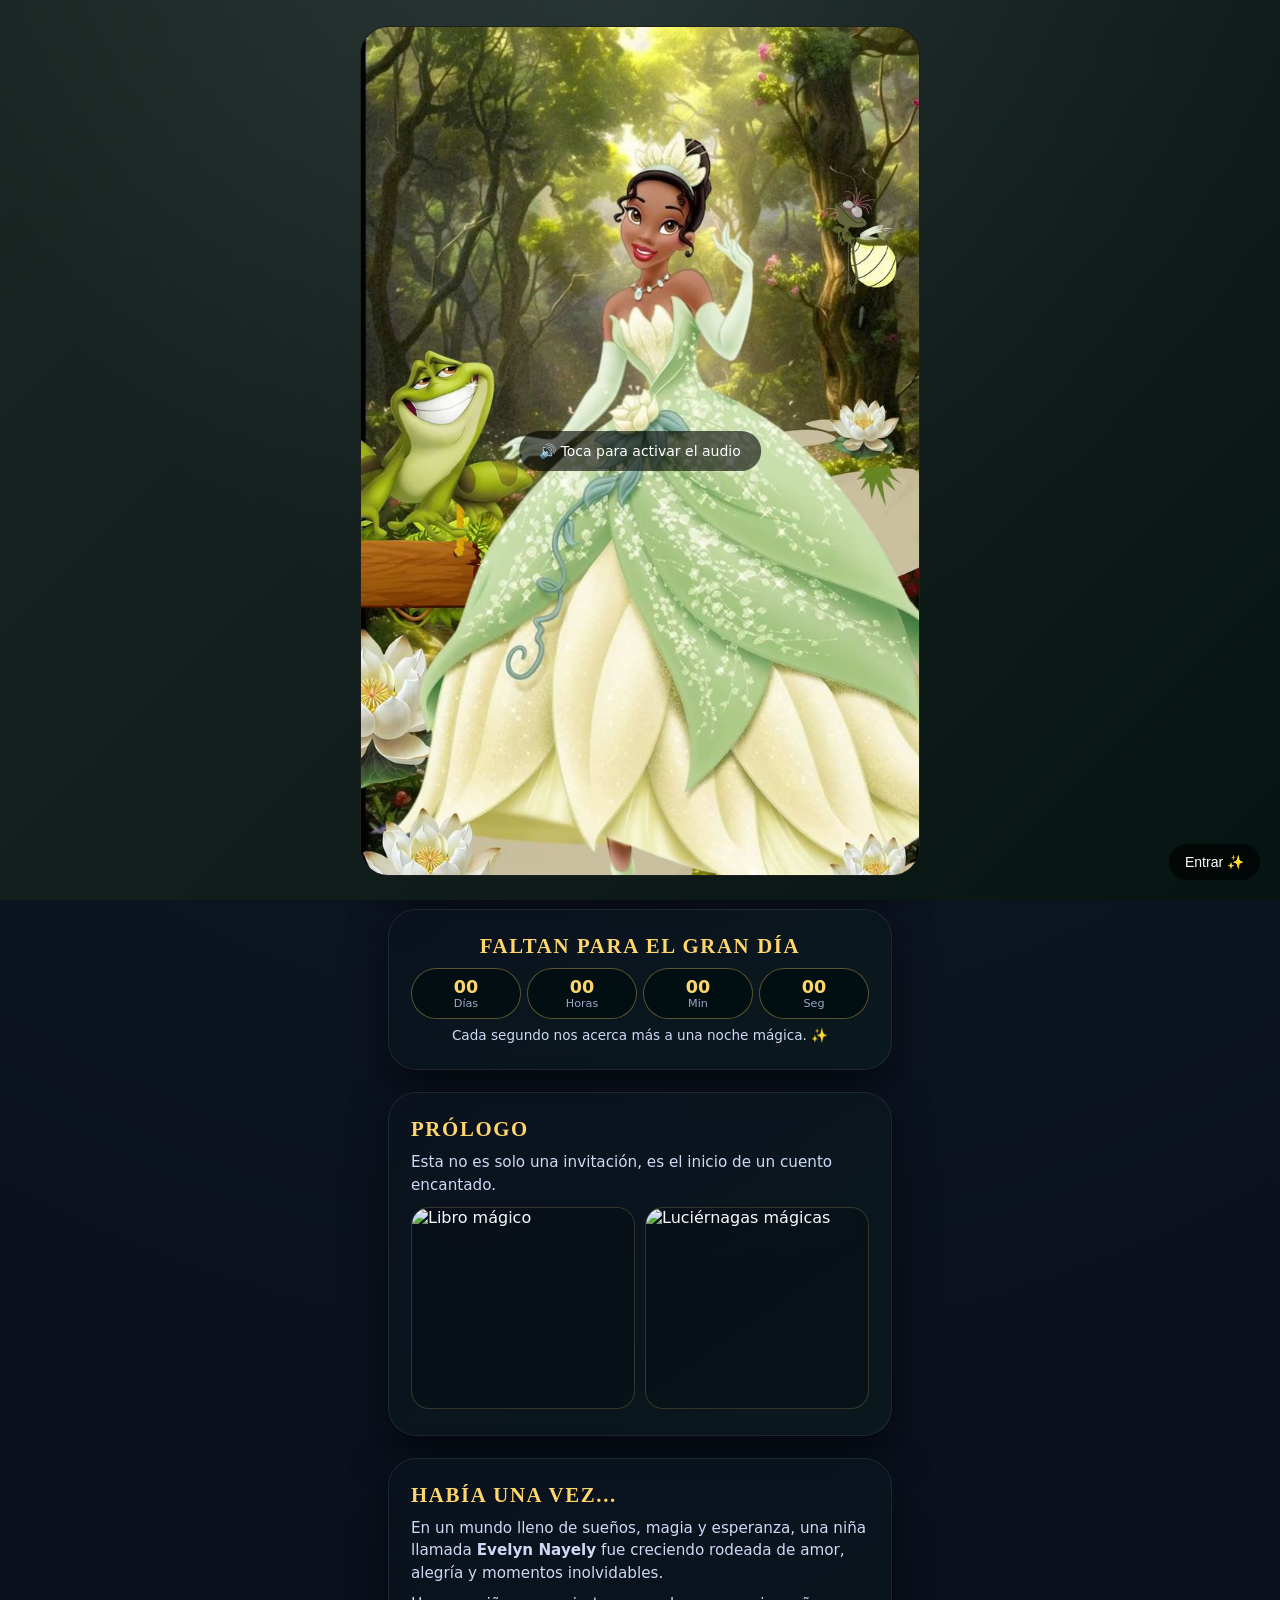
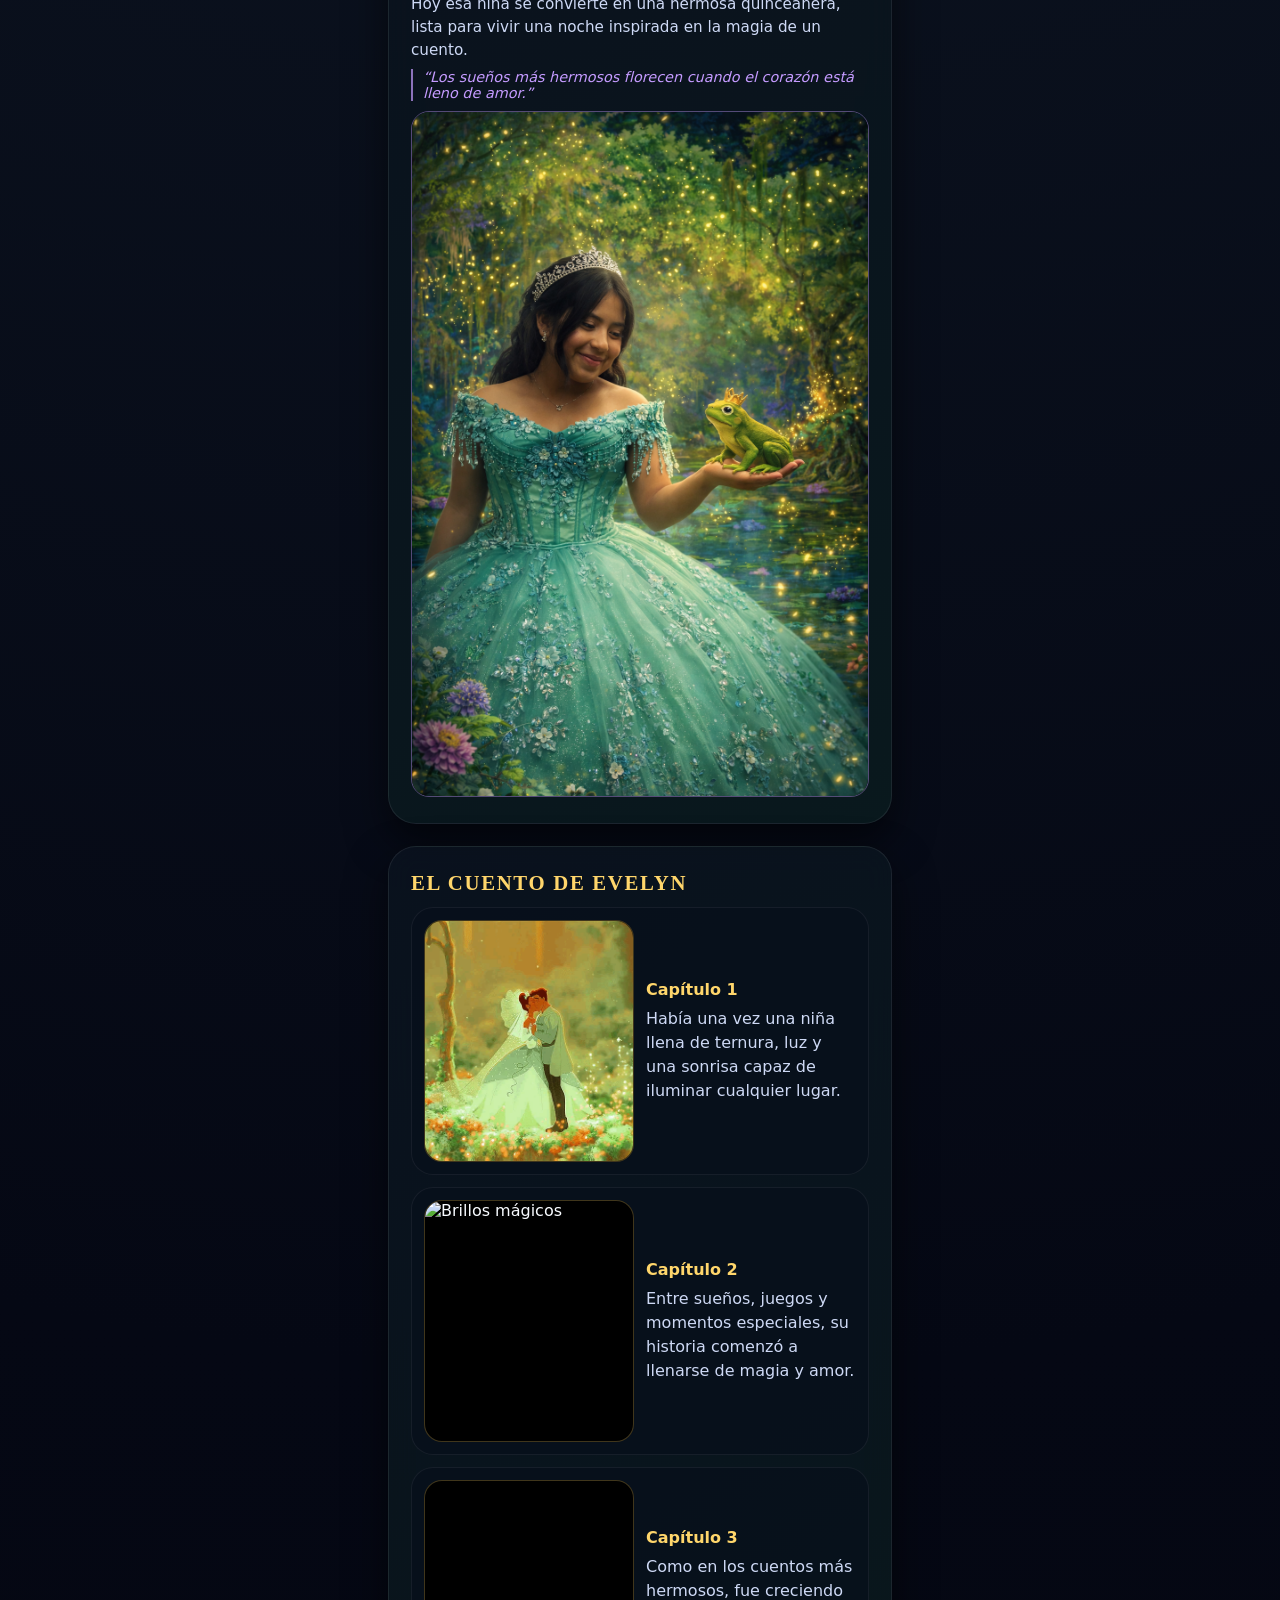
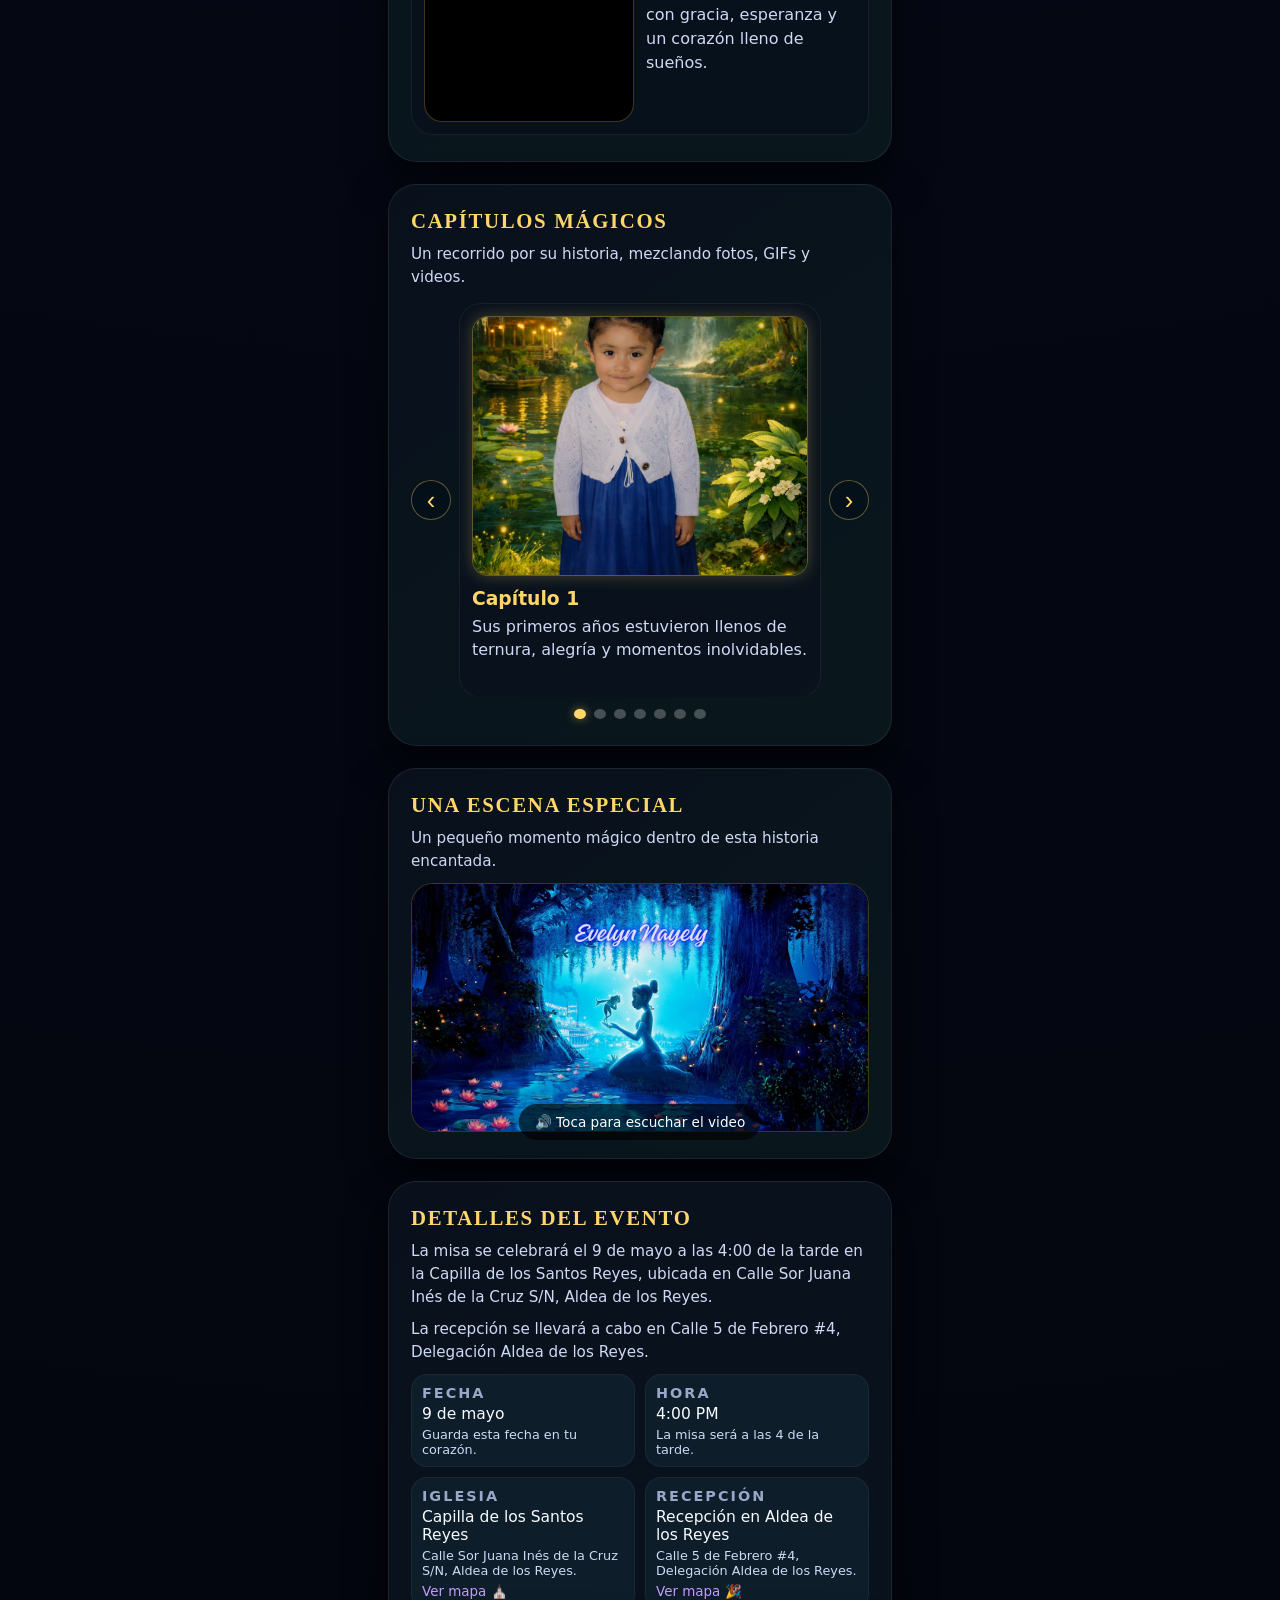
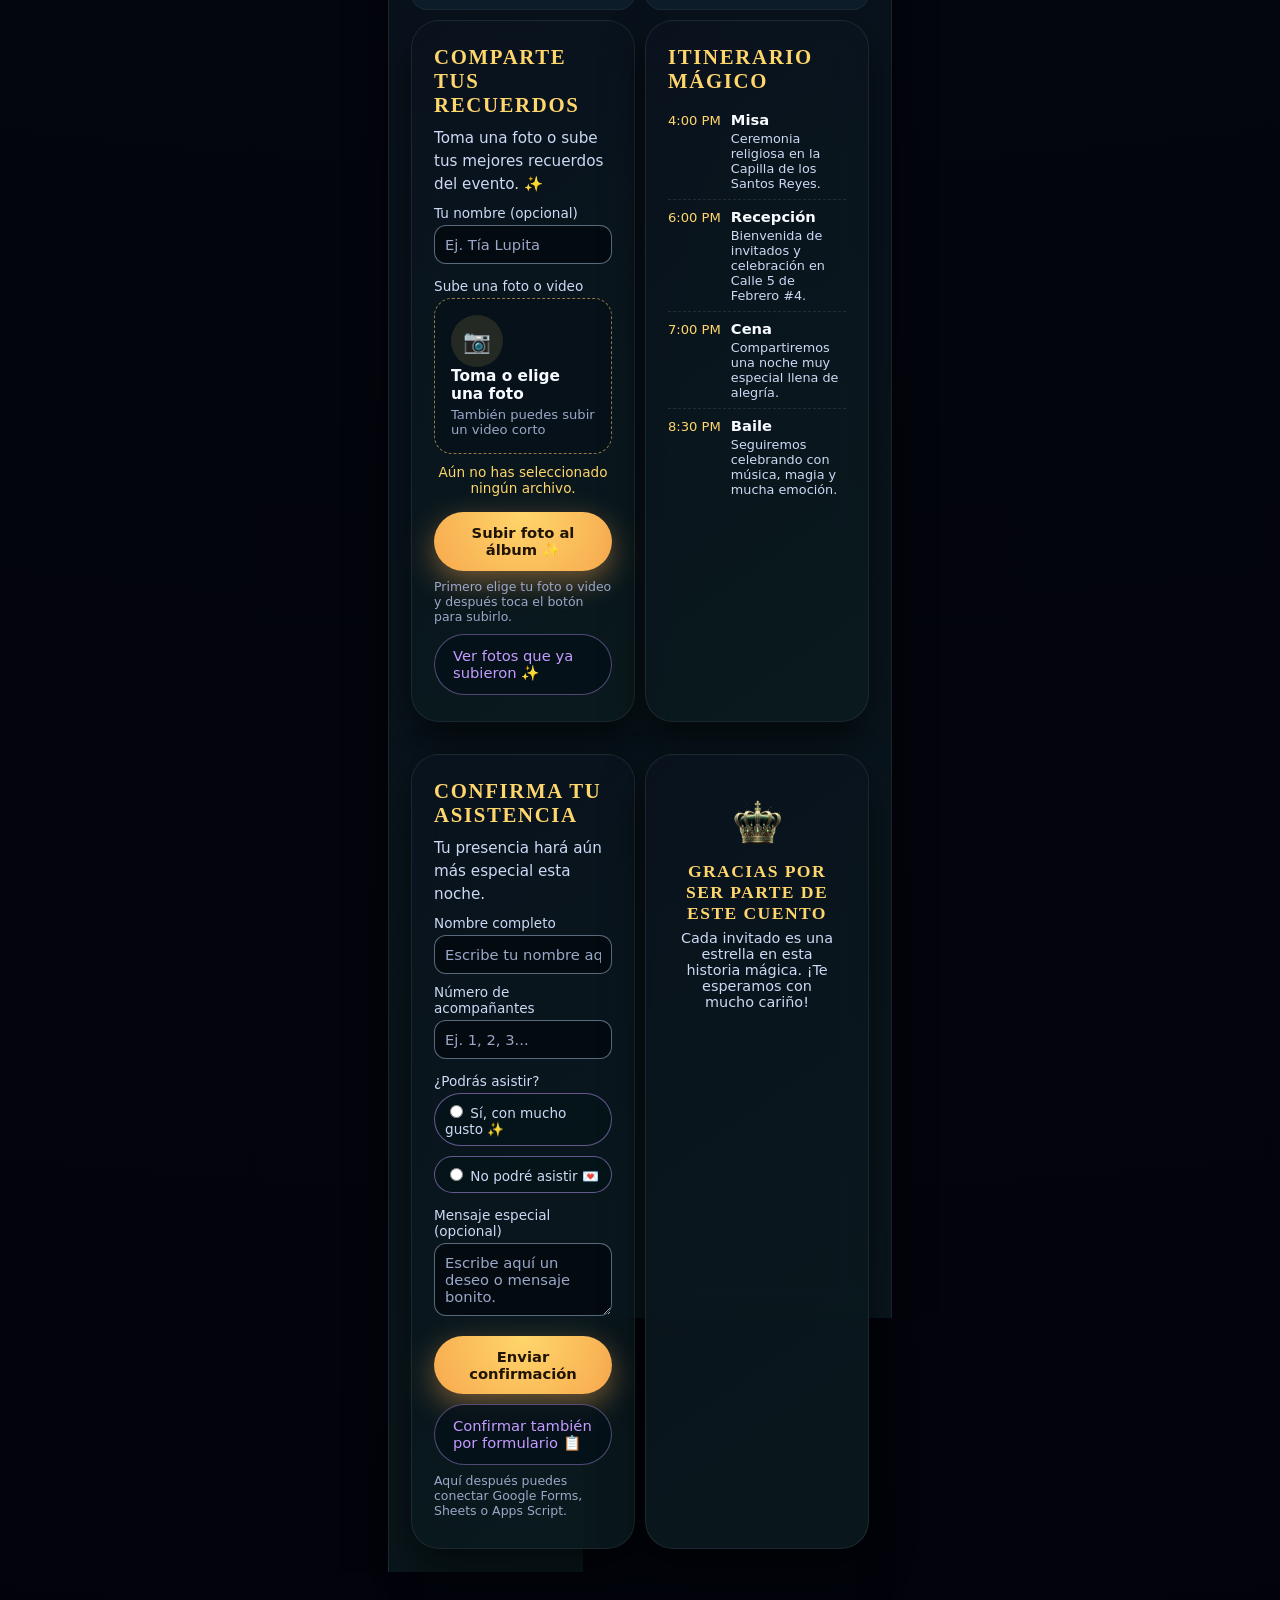
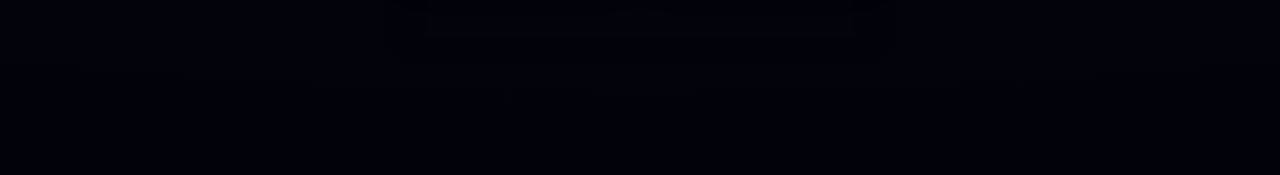
==== commit 74a77c57: "chore" ====
--- a/index.html
+++ b/index.html
@@ -458,17 +458,32 @@
               </div>
 
               <div class="form-group">
-                <label for="memoryFile">Sube una foto o video</label>
+                <p class="form-label">Sube una foto o video</p>
+
+                <label for="memoryFile" class="upload-box" id="uploadBox">
+                  <div class="upload-box-icon">📷</div>
+                  <div class="upload-box-text">
+                    <strong>Toma o elige una foto</strong>
+                    <span>También puedes subir un video corto</span>
+                  </div>
+                </label>
+
                 <input type="file" id="memoryFile" name="memoryFile" accept="image/*,video/*" capture="environment"
-                  required />
+                  required hidden />
+
+                <p class="selected-file-name" id="selectedFileName">
+                  Aún no has seleccionado ningún archivo.
+                </p>
+
+                <div class="memory-preview" id="memoryPreview"></div>
               </div>
 
-              <button type="submit" class="btn-primary btn-full">
-                Enviar recuerdo 📷
+              <button type="submit" class="btn-primary btn-full" id="uploadMemoryBtn">
+                Subir foto al álbum ✨
               </button>
 
               <p class="rsvp-note">
-                Puedes tomar la foto al momento o elegir una desde tu galería.
+                Primero elige tu foto o video y después toca el botón para subirlo.
               </p>
 
               <p class="rsvp-success" id="uploadMemoryMsg"></p>
@@ -477,7 +492,7 @@
             <div class="gift-actions">
               <a href="https://drive.google.com/drive/folders/1g-7sus_6rImOz-gsxFt6hrd6fwnzKg2v" target="_blank"
                 class="btn-ghost btn-full" id="driveAlbumBtn">
-                Ver álbum compartido ✨
+                Ver fotos que ya subieron ✨
               </a>
             </div>
           </section>
--- a/styles.css
+++ b/styles.css
@@ -1284,3 +1284,89 @@
     transform: rotateY(360deg);
   }
 }
+
+.upload-box {
+  width: 100%;
+  display: flex;
+  align-items: center;
+  gap: 14px;
+  padding: 16px;
+  border-radius: 18px;
+  border: 1px dashed rgba(255, 214, 107, 0.55);
+  background: rgba(7, 18, 26, 0.92);
+  cursor: pointer;
+  transition:
+    transform 0.2s ease,
+    border-color 0.2s ease,
+    box-shadow 0.2s ease;
+}
+
+.upload-box:active {
+  transform: scale(0.98);
+}
+
+.upload-box:hover {
+  border-color: rgba(255, 214, 107, 0.9);
+  box-shadow: 0 0 18px rgba(255, 214, 107, 0.18);
+}
+
+.upload-box-icon {
+  width: 52px;
+  height: 52px;
+  border-radius: 50%;
+  display: flex;
+  align-items: center;
+  justify-content: center;
+  background: rgba(255, 214, 107, 0.12);
+  font-size: 1.4rem;
+  flex-shrink: 0;
+}
+
+.upload-box-text {
+  display: flex;
+  flex-direction: column;
+  gap: 4px;
+}
+
+.upload-box-text strong {
+  color: var(--text-main);
+  font-size: 0.96rem;
+}
+
+.upload-box-text span {
+  color: var(--text-muted);
+  font-size: 0.82rem;
+}
+
+.selected-file-name {
+  margin: 10px 0 0;
+  font-size: 0.85rem;
+  color: var(--accent-gold);
+  text-align: center;
+}
+
+.memory-preview {
+  margin-top: 12px;
+  display: none;
+  border-radius: 18px;
+  overflow: hidden;
+  border: 1px solid rgba(255, 255, 255, 0.08);
+  background: rgba(3, 10, 16, 0.86);
+}
+
+.memory-preview.active {
+  display: block;
+}
+
+.memory-preview img,
+.memory-preview video {
+  width: 100%;
+  max-height: 320px;
+  object-fit: cover;
+  display: block;
+}
+
+.uploading-state {
+  opacity: 0.7;
+  pointer-events: none;
+}
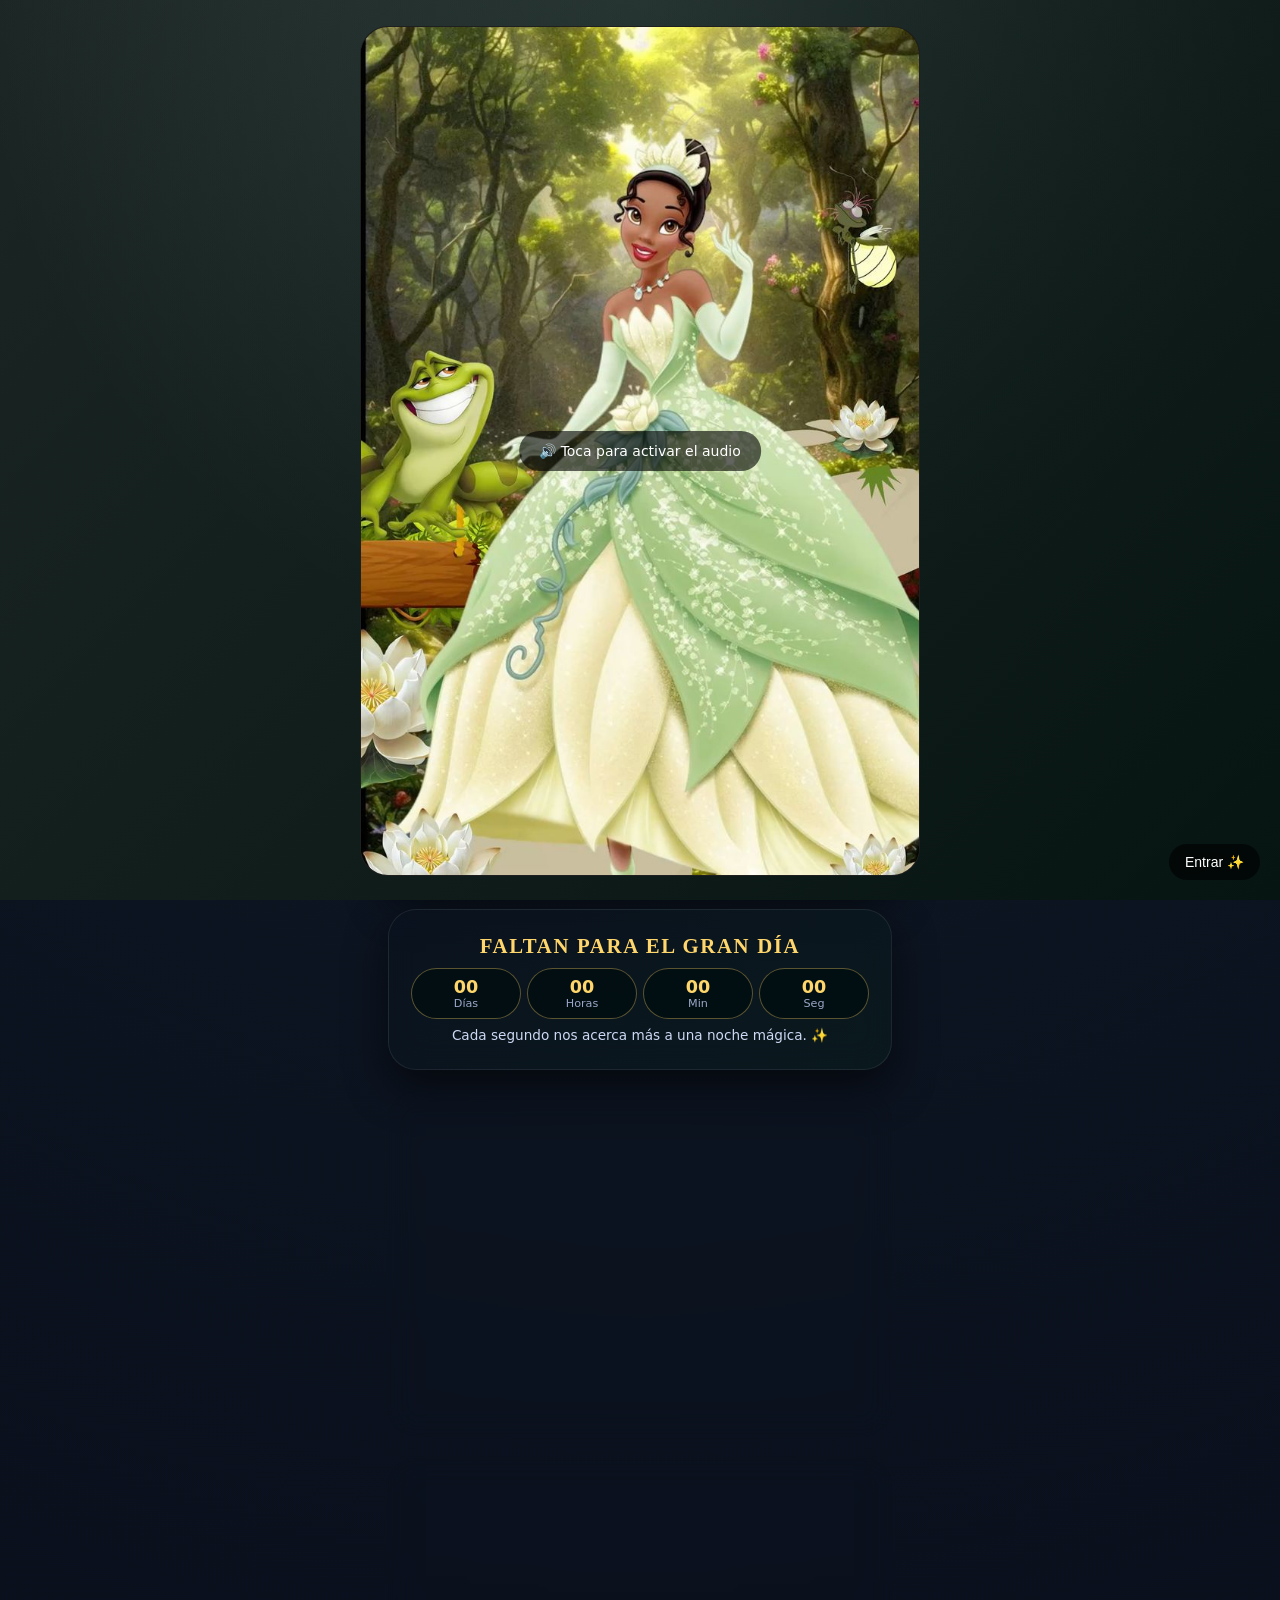
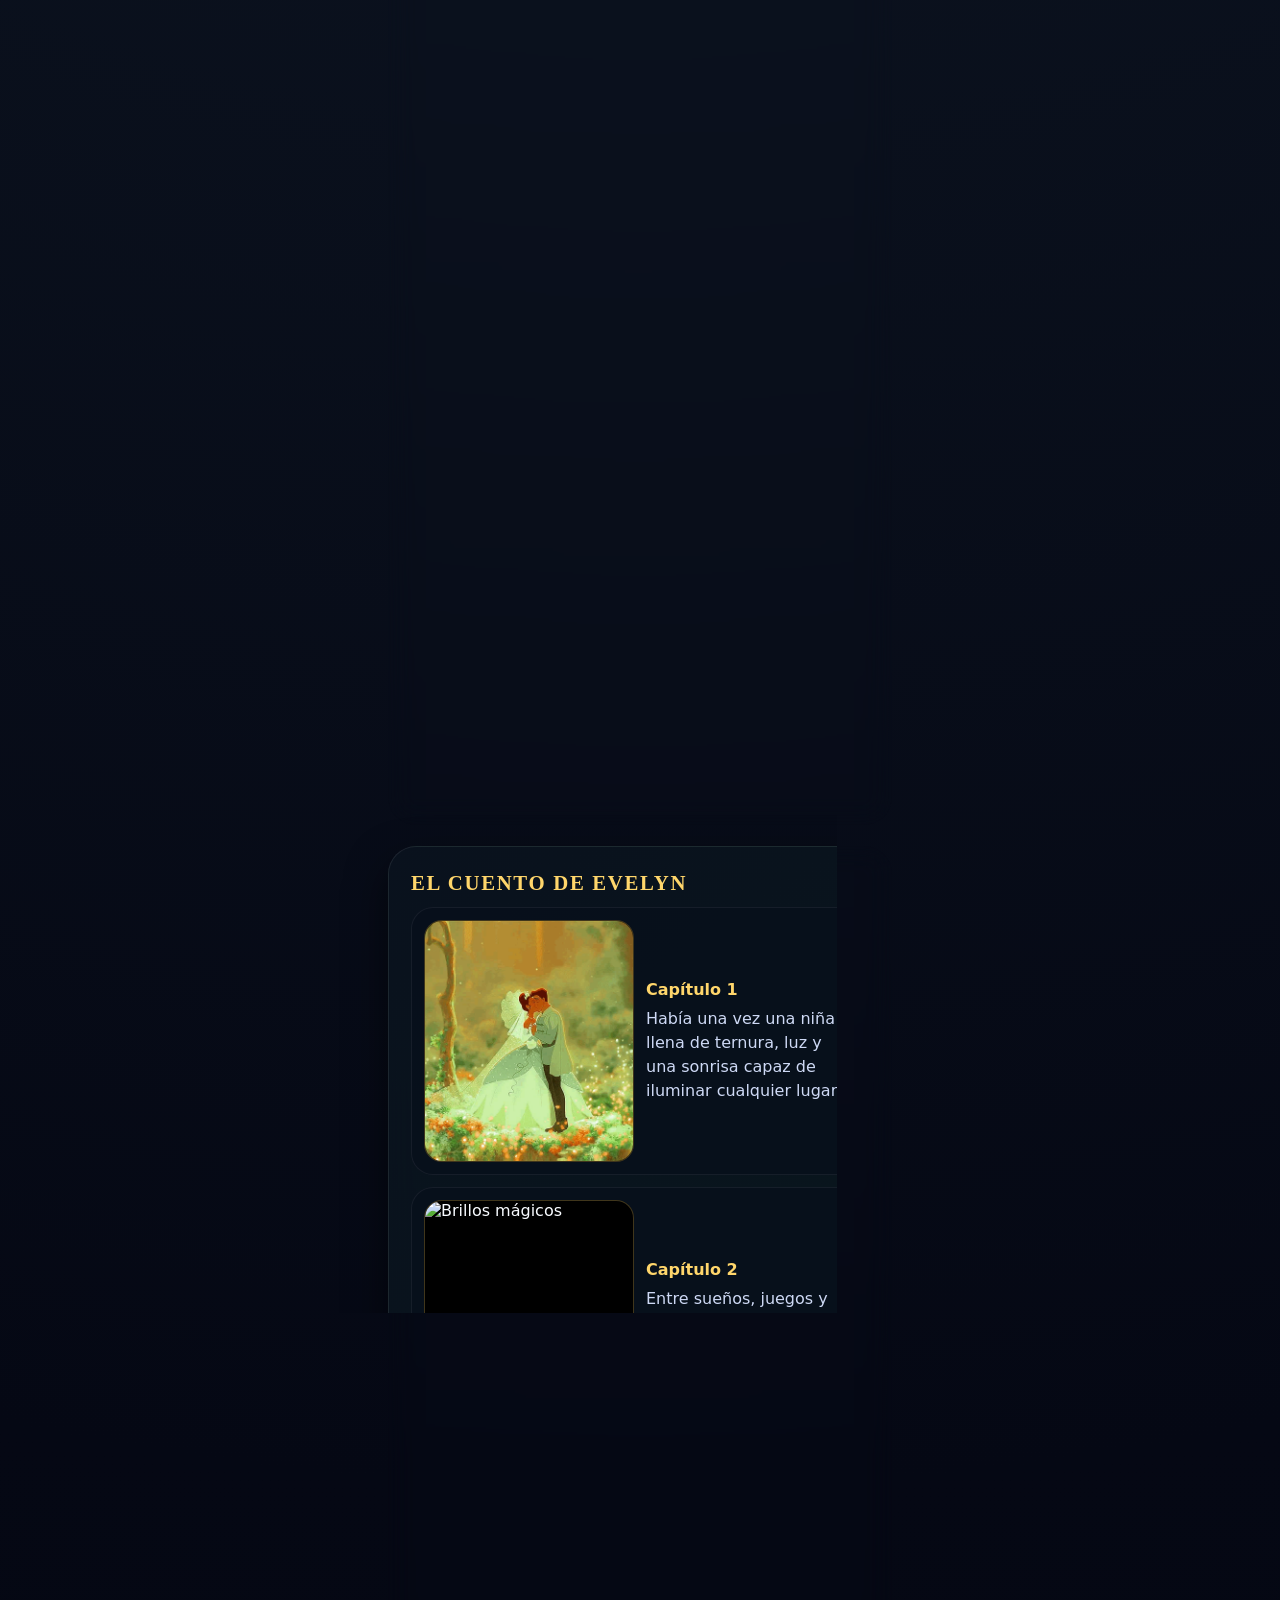
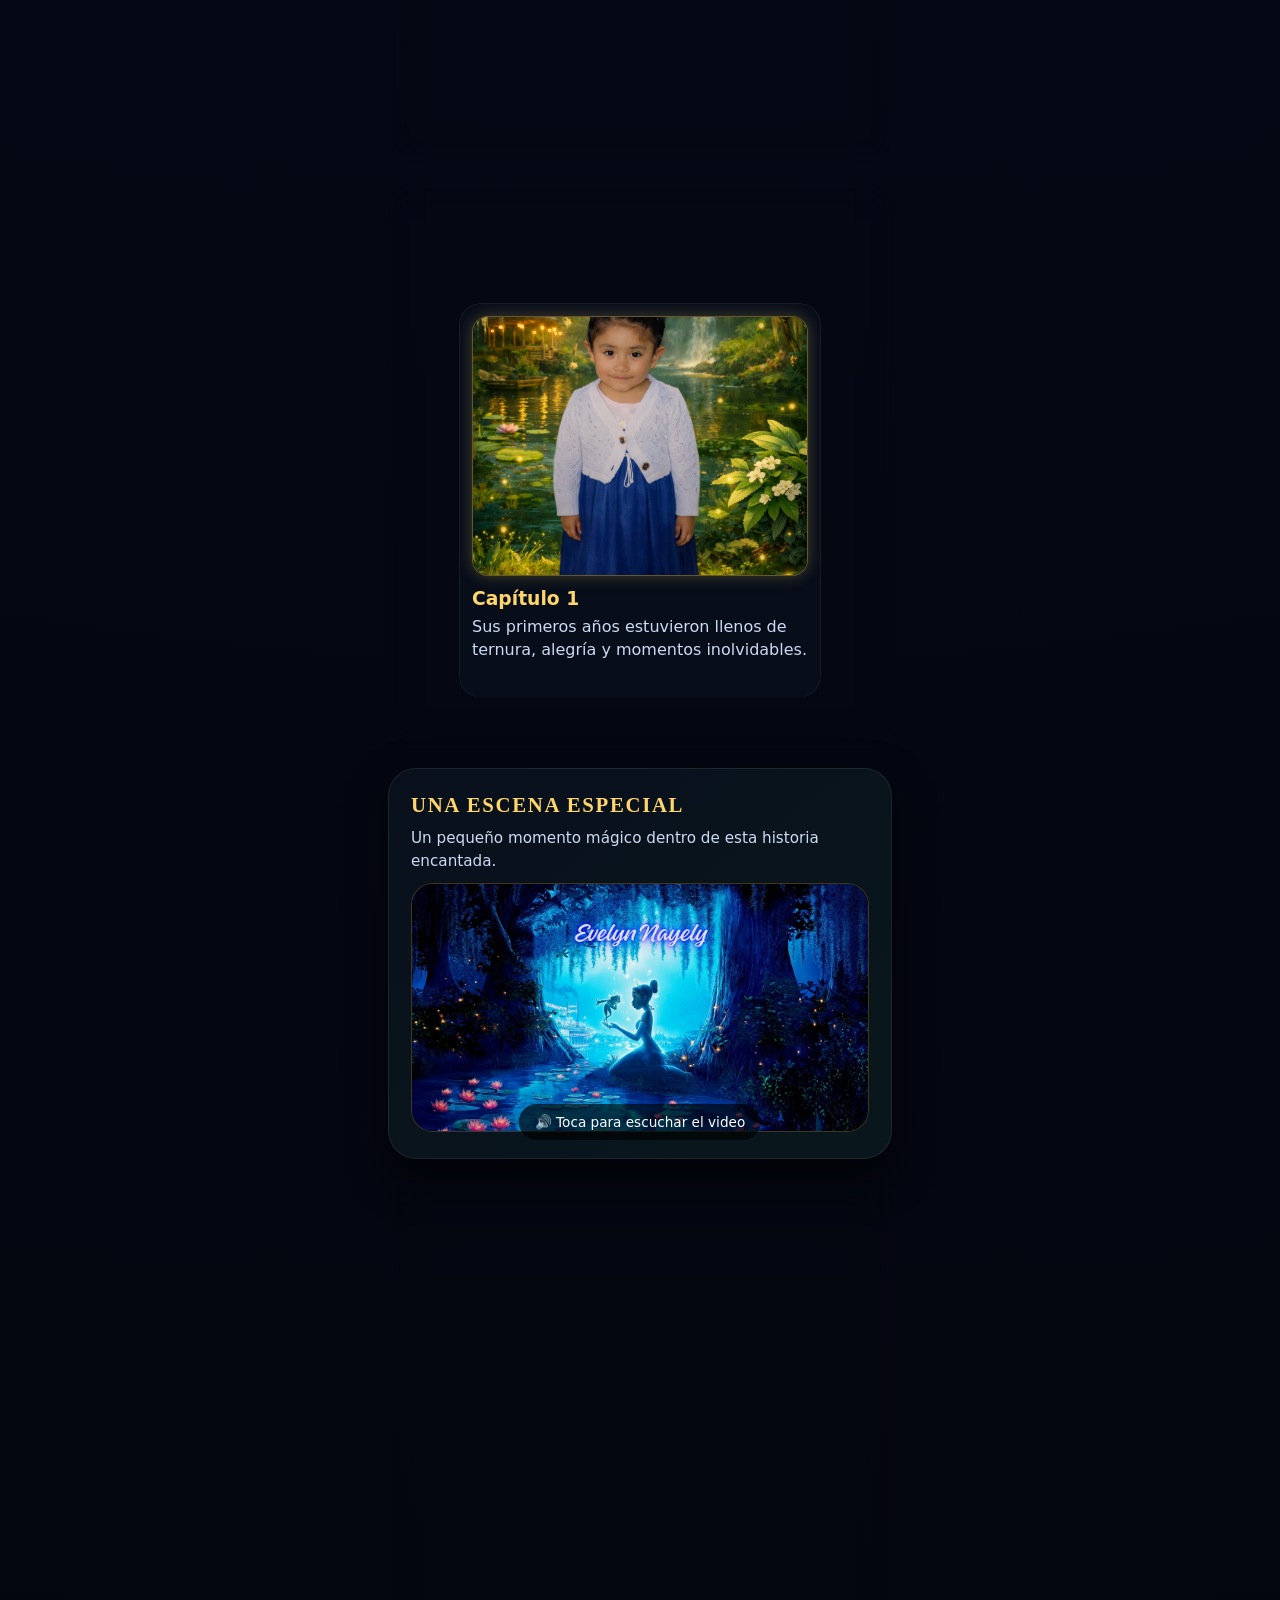
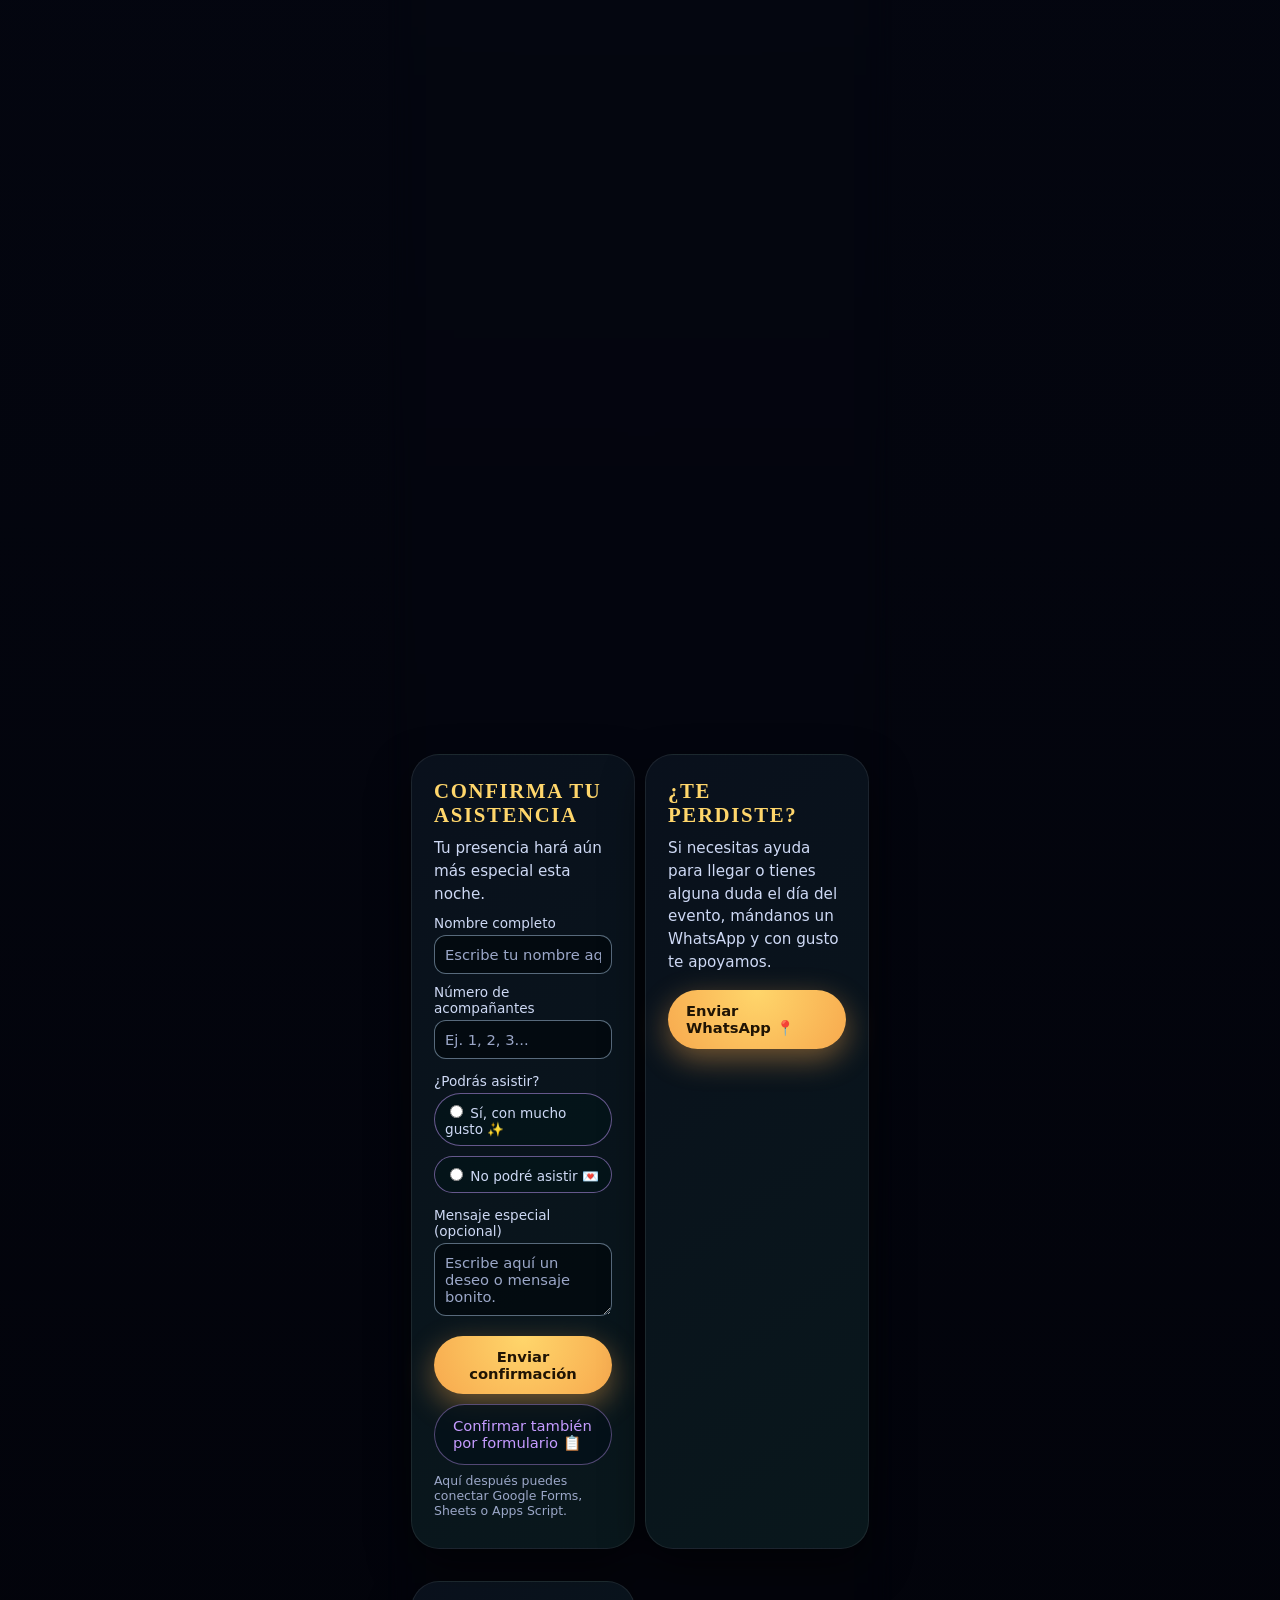
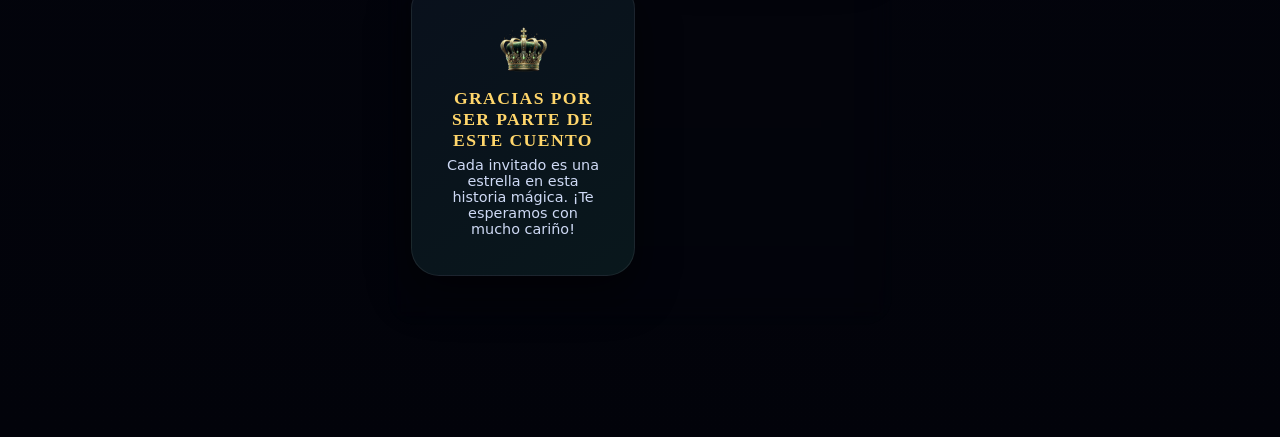
==== commit 6f26ad20: "chore" ====
--- a/index.html
+++ b/index.html
@@ -592,7 +592,20 @@
               <p class="rsvp-success" id="rsvpSuccessMsg"></p>
             </form>
           </section>
-
+          <section class="section help-section" id="ayuda">
+            <h2 class="section-title">¿Te perdiste?</h2>
+            <p class="section-text">
+              Si necesitas ayuda para llegar o tienes alguna duda el día del evento,
+              mándanos un WhatsApp y con gusto te apoyamos.
+            </p>
+
+            <div class="gift-actions">
+              <a href="https://wa.me/5255NUMEROAQUI?text=Hola,%20voy%20camino%20a%20los%20XV%20de%20Evelyn%20y%20me%20perd%C3%AD.%20%C2%BFMe%20pueden%20ayudar%3F"
+                target="_blank" class="btn-primary btn-full">
+                Enviar WhatsApp 📍
+              </a>
+            </div>
+          </section>
           <!-- DESPEDIDA -->
           <section class="section farewell-section">
             <div class="farewell-card">
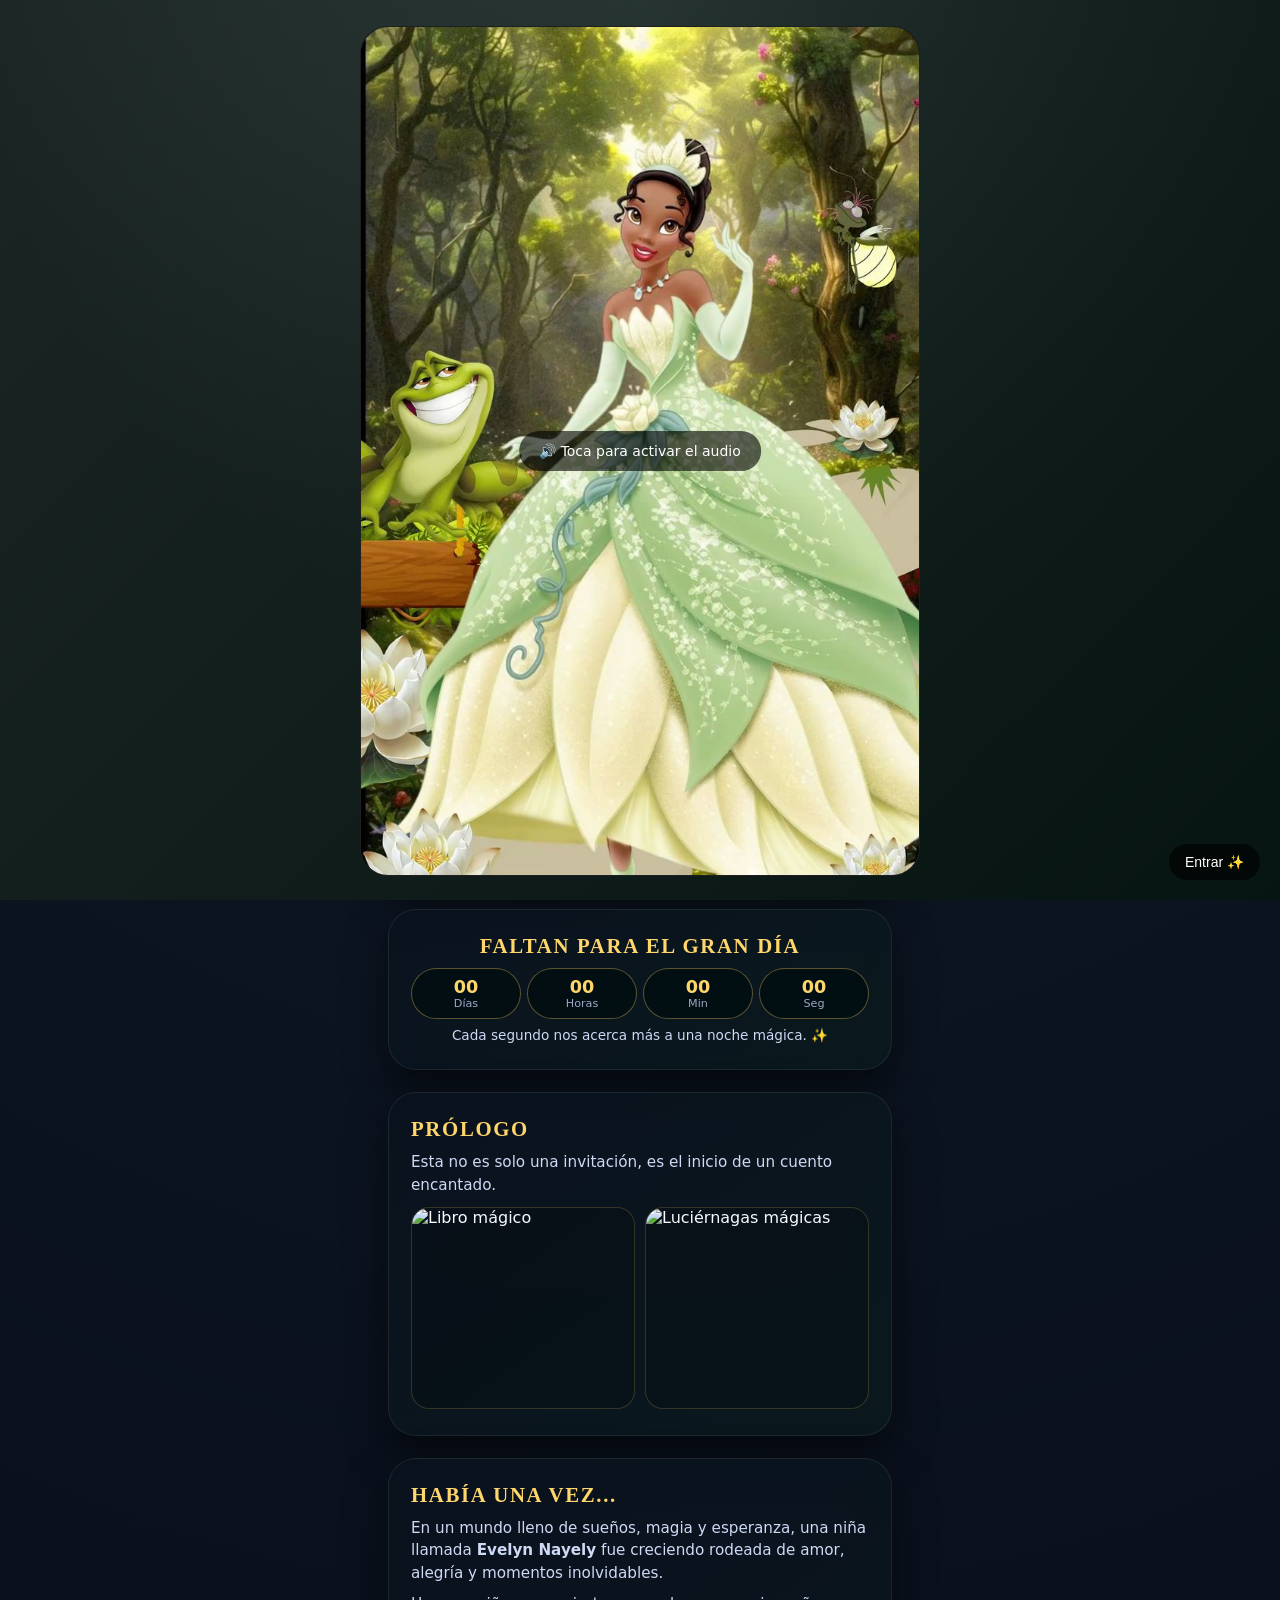
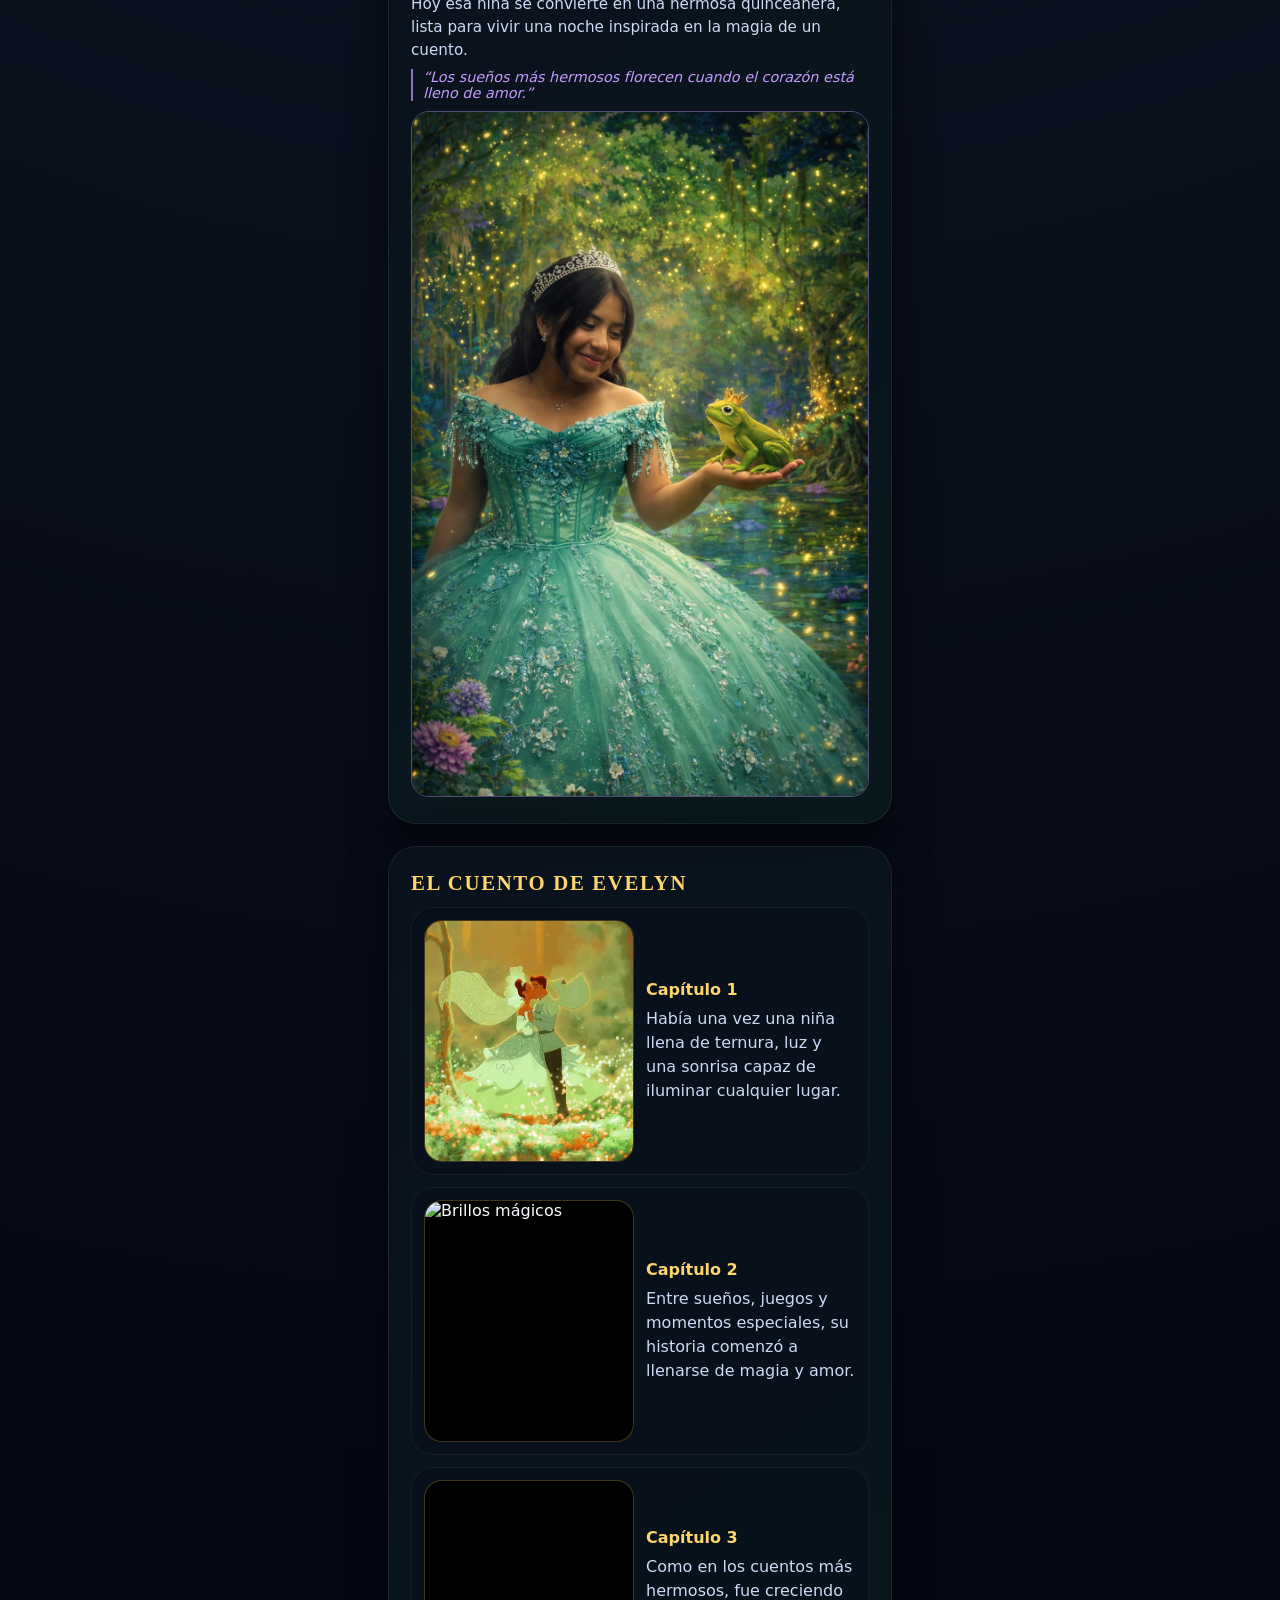
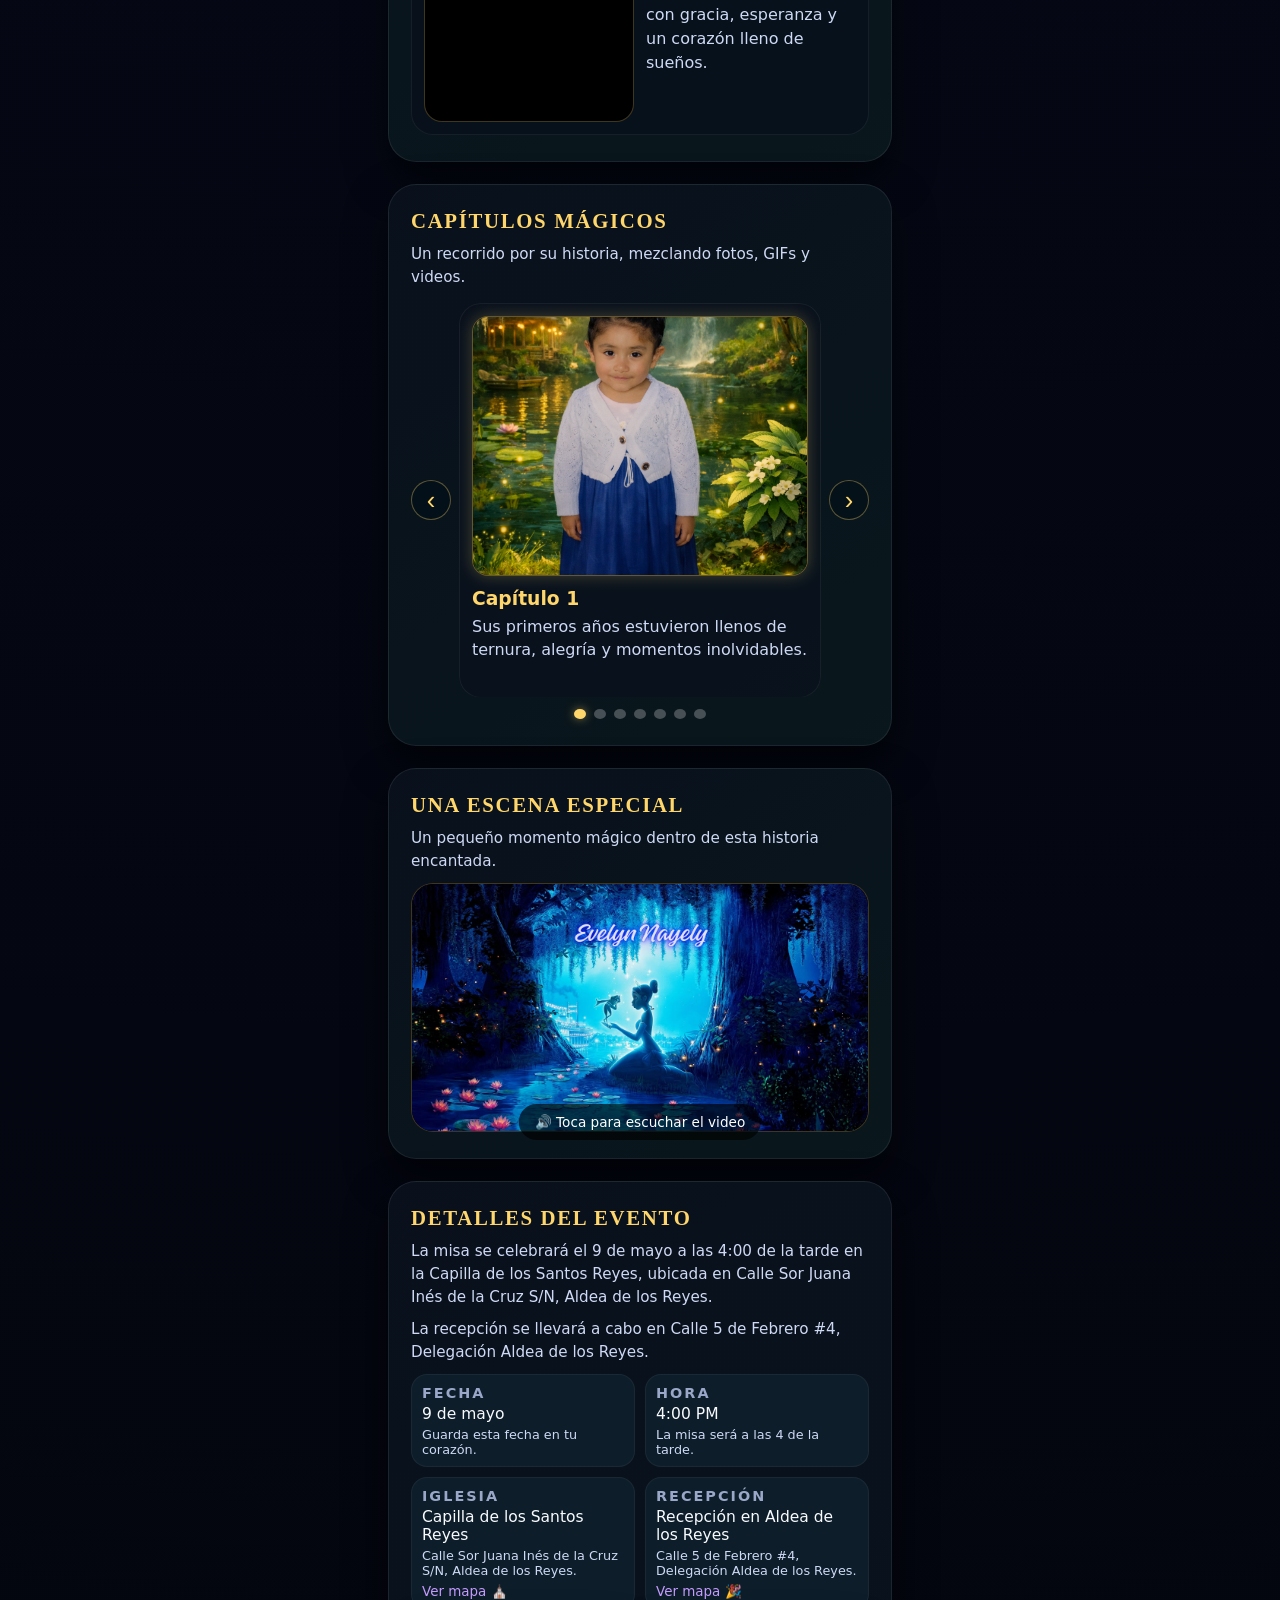
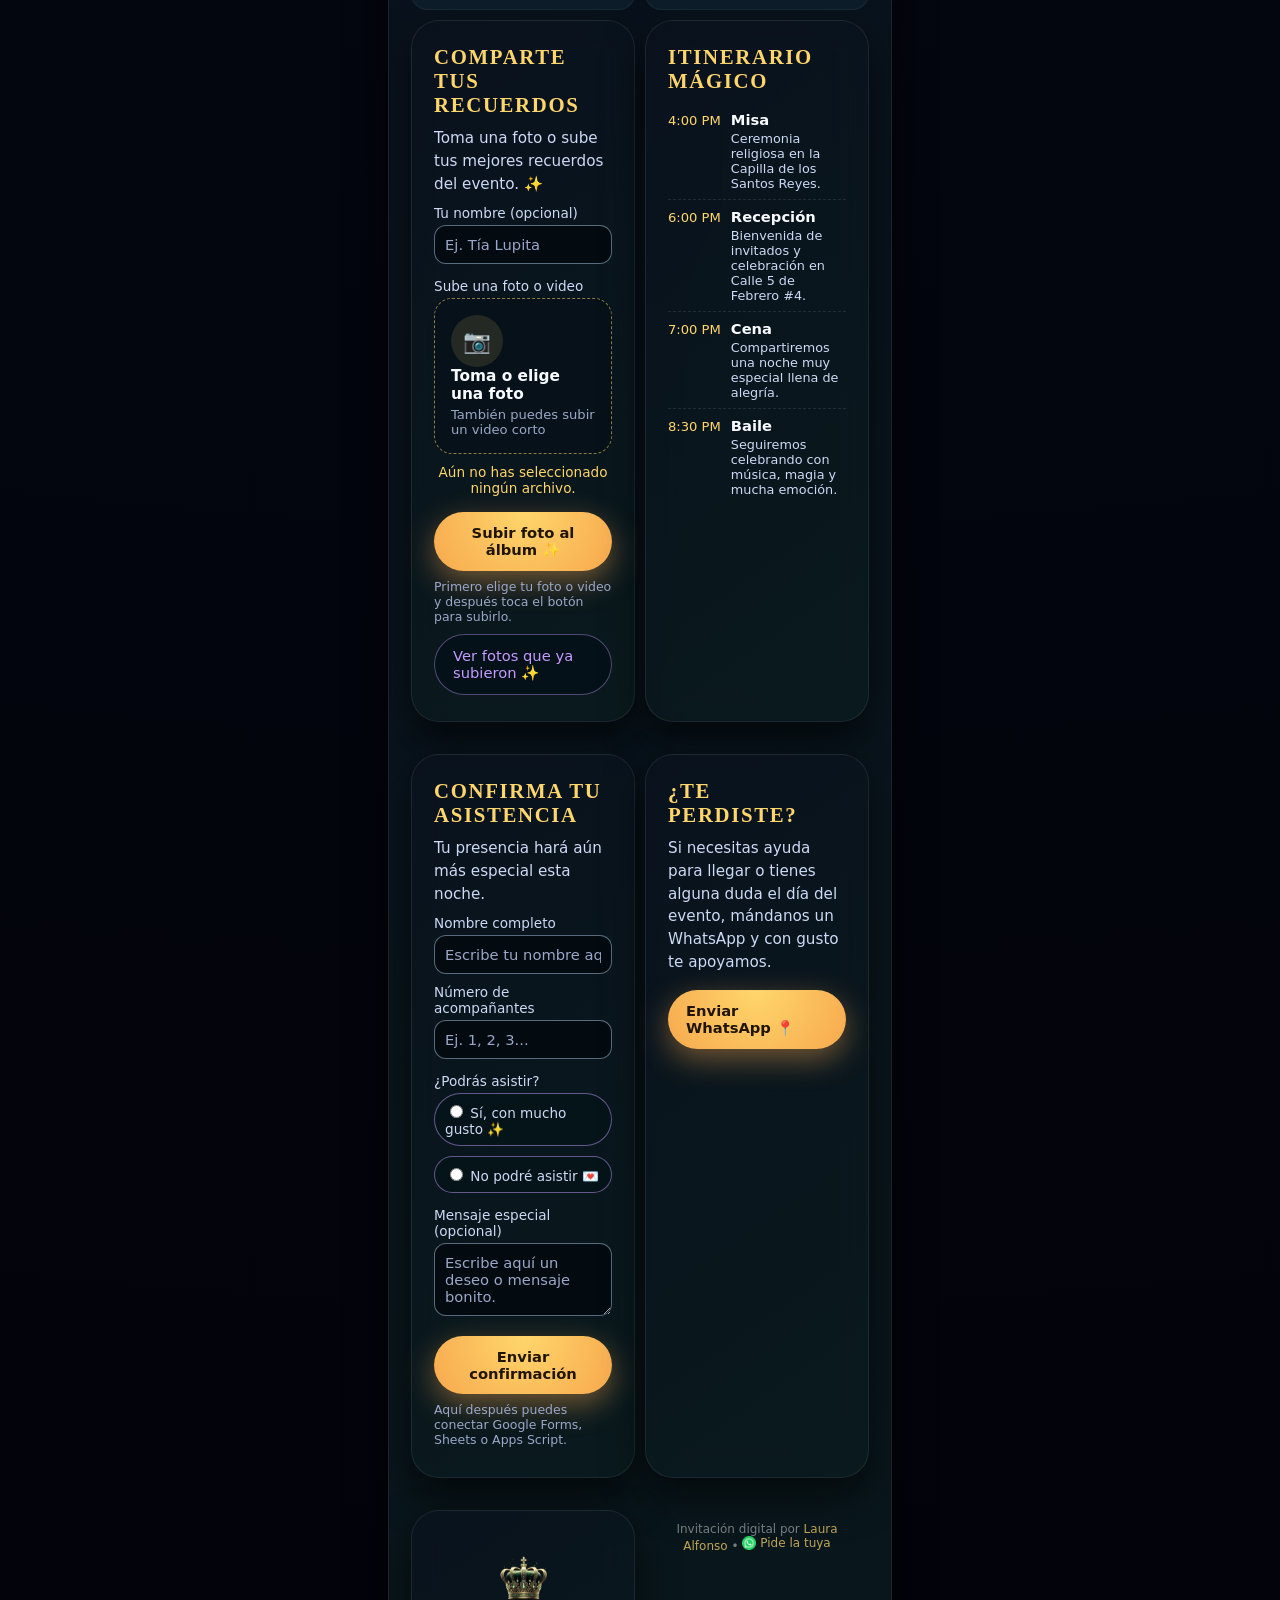
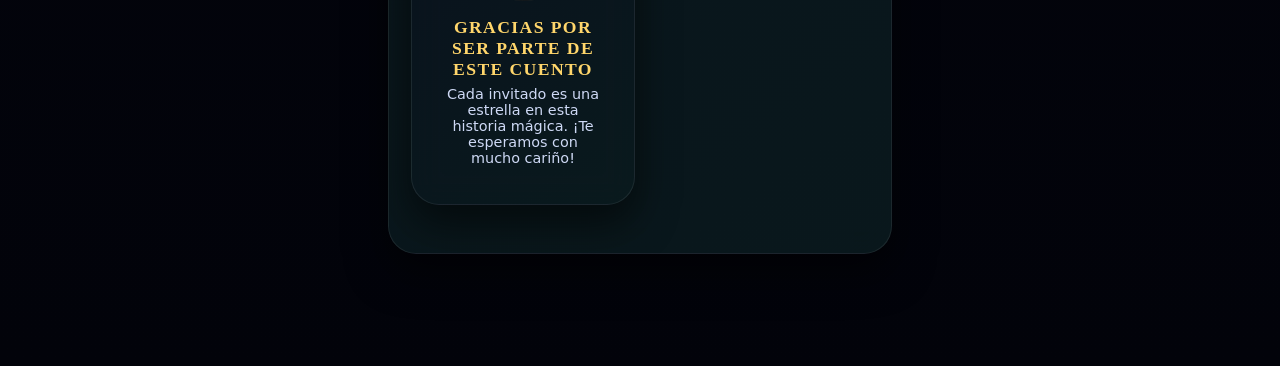
==== commit 93f5b41e: "chore" ====
--- a/index.html
+++ b/index.html
@@ -579,11 +579,6 @@
               <button type="submit" class="btn-primary btn-full">
                 Enviar confirmación
               </button>
-
-              <a href="https://docs.google.com/forms/" target="_blank" class="btn-ghost btn-full secondary-link"
-                id="googleFormBtn">
-                Confirmar también por formulario 📋
-              </a>
 
               <p class="rsvp-note">
                 Aquí después puedes conectar Google Forms, Sheets o Apps Script.
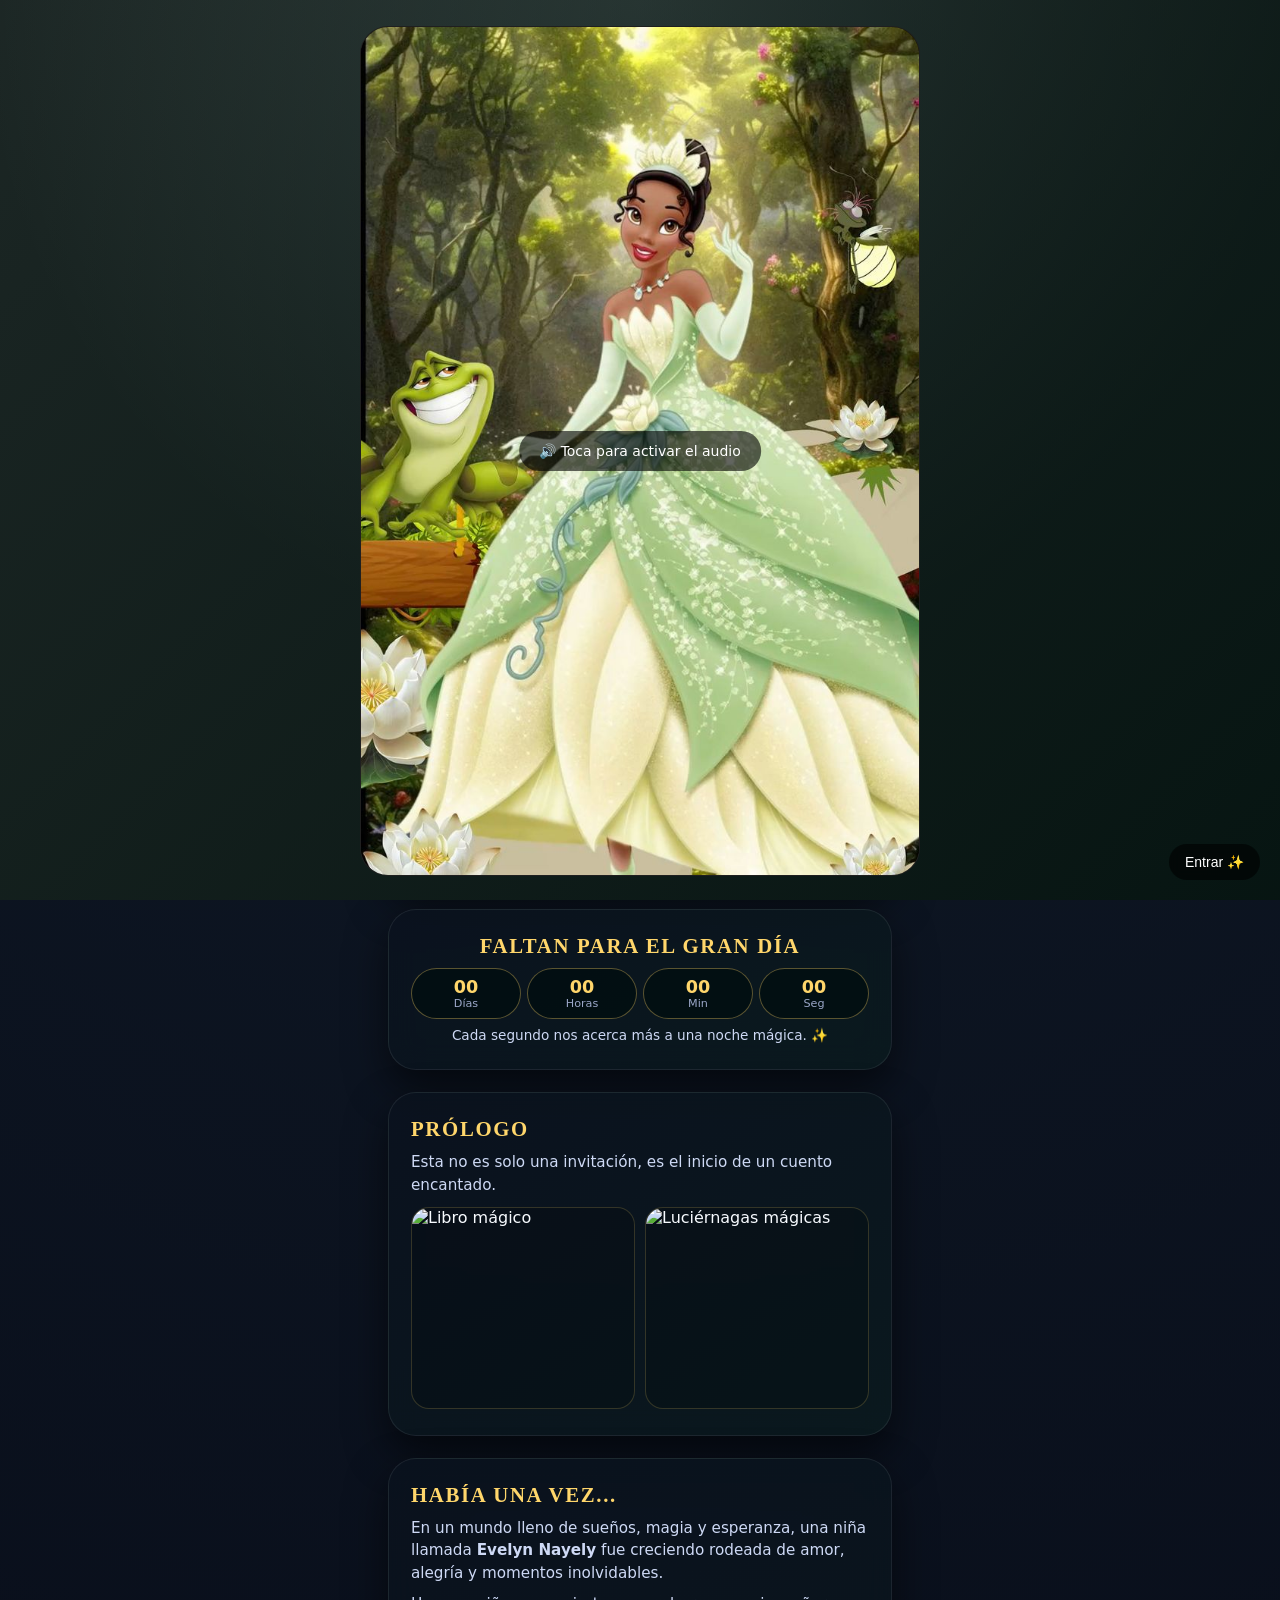
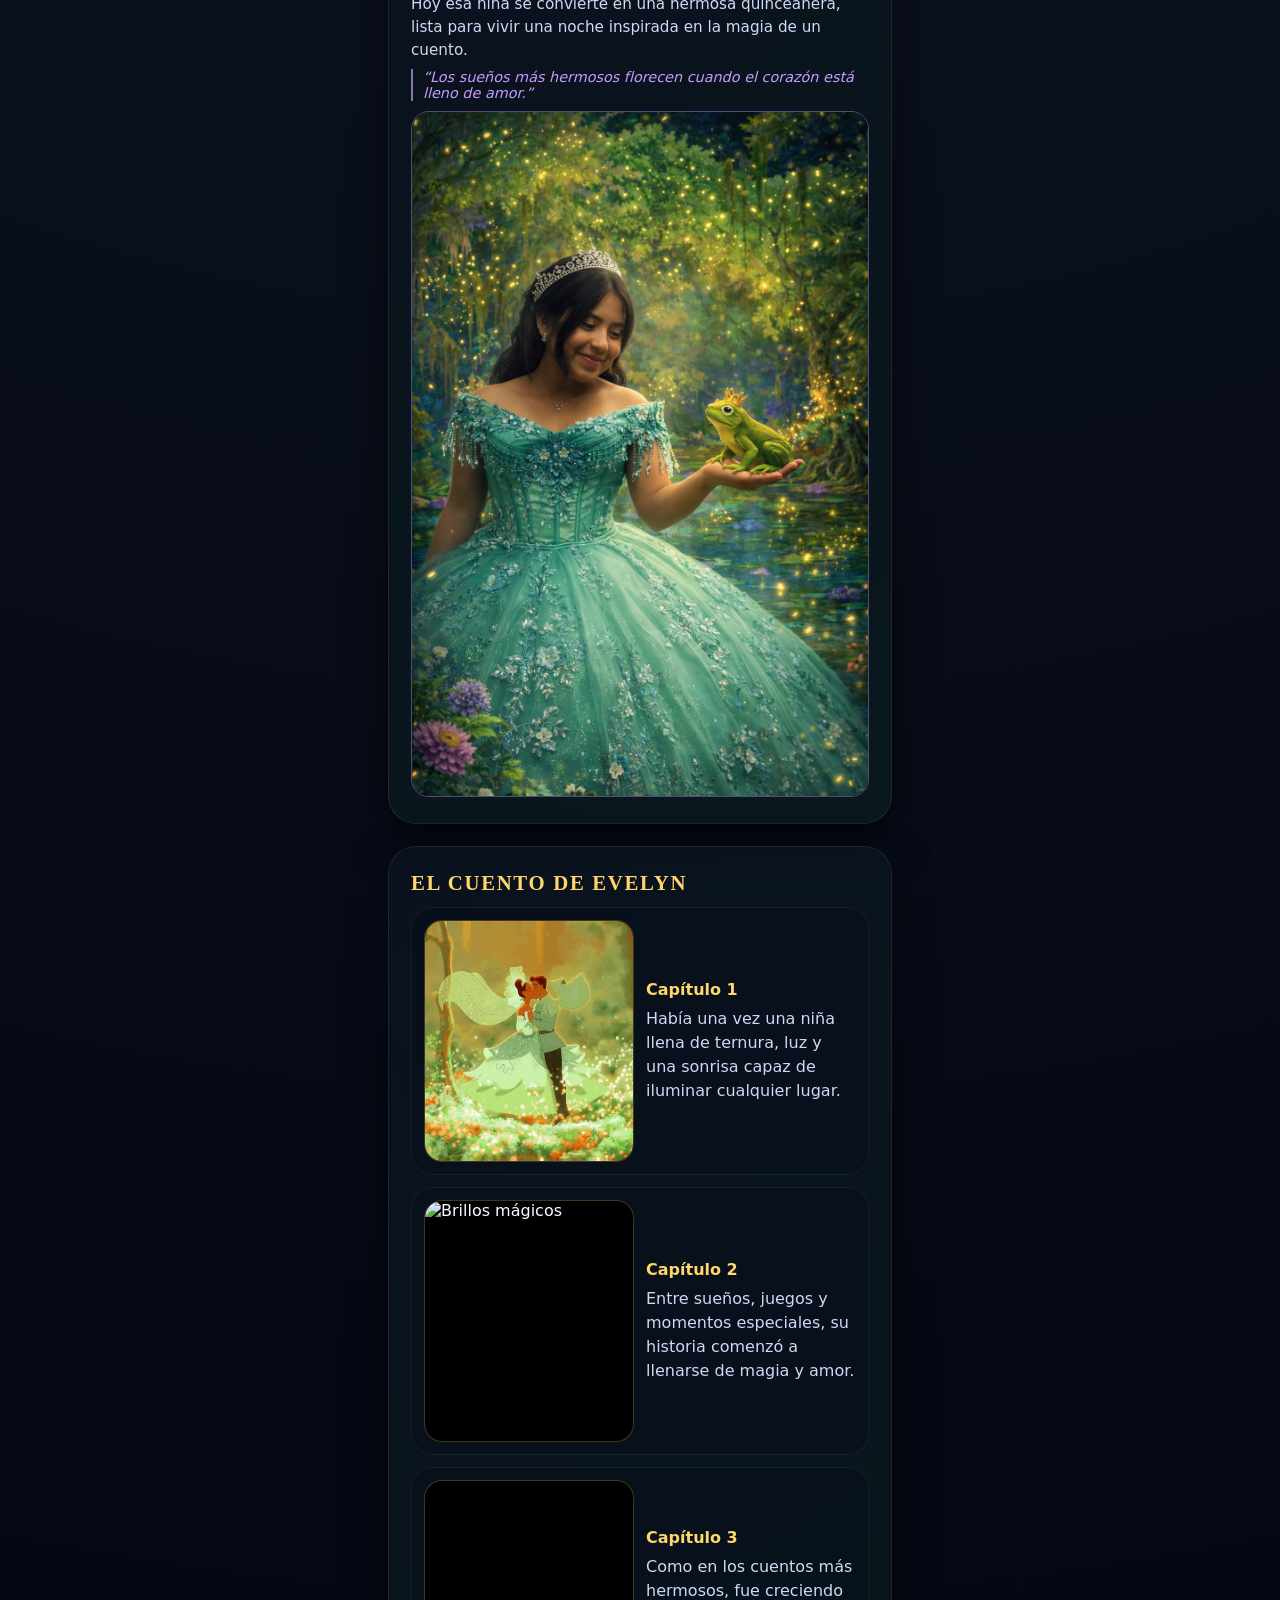
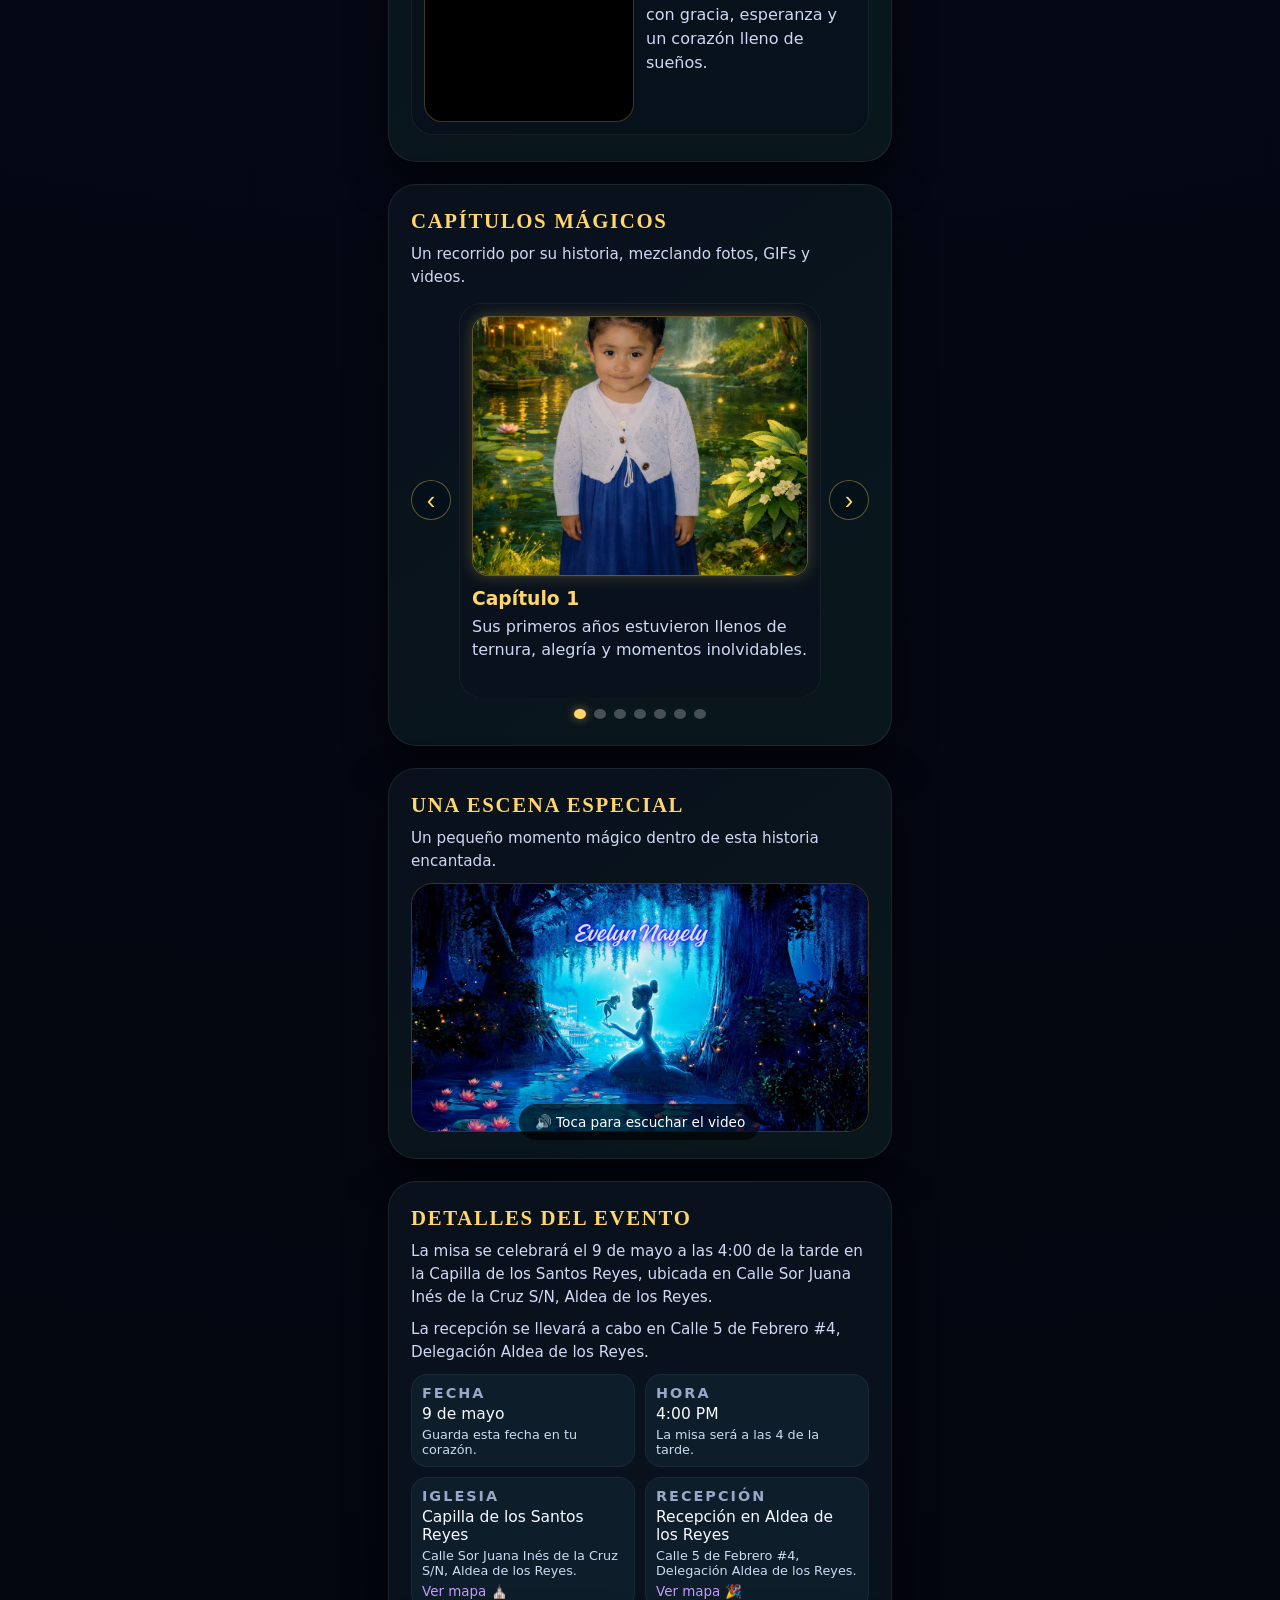
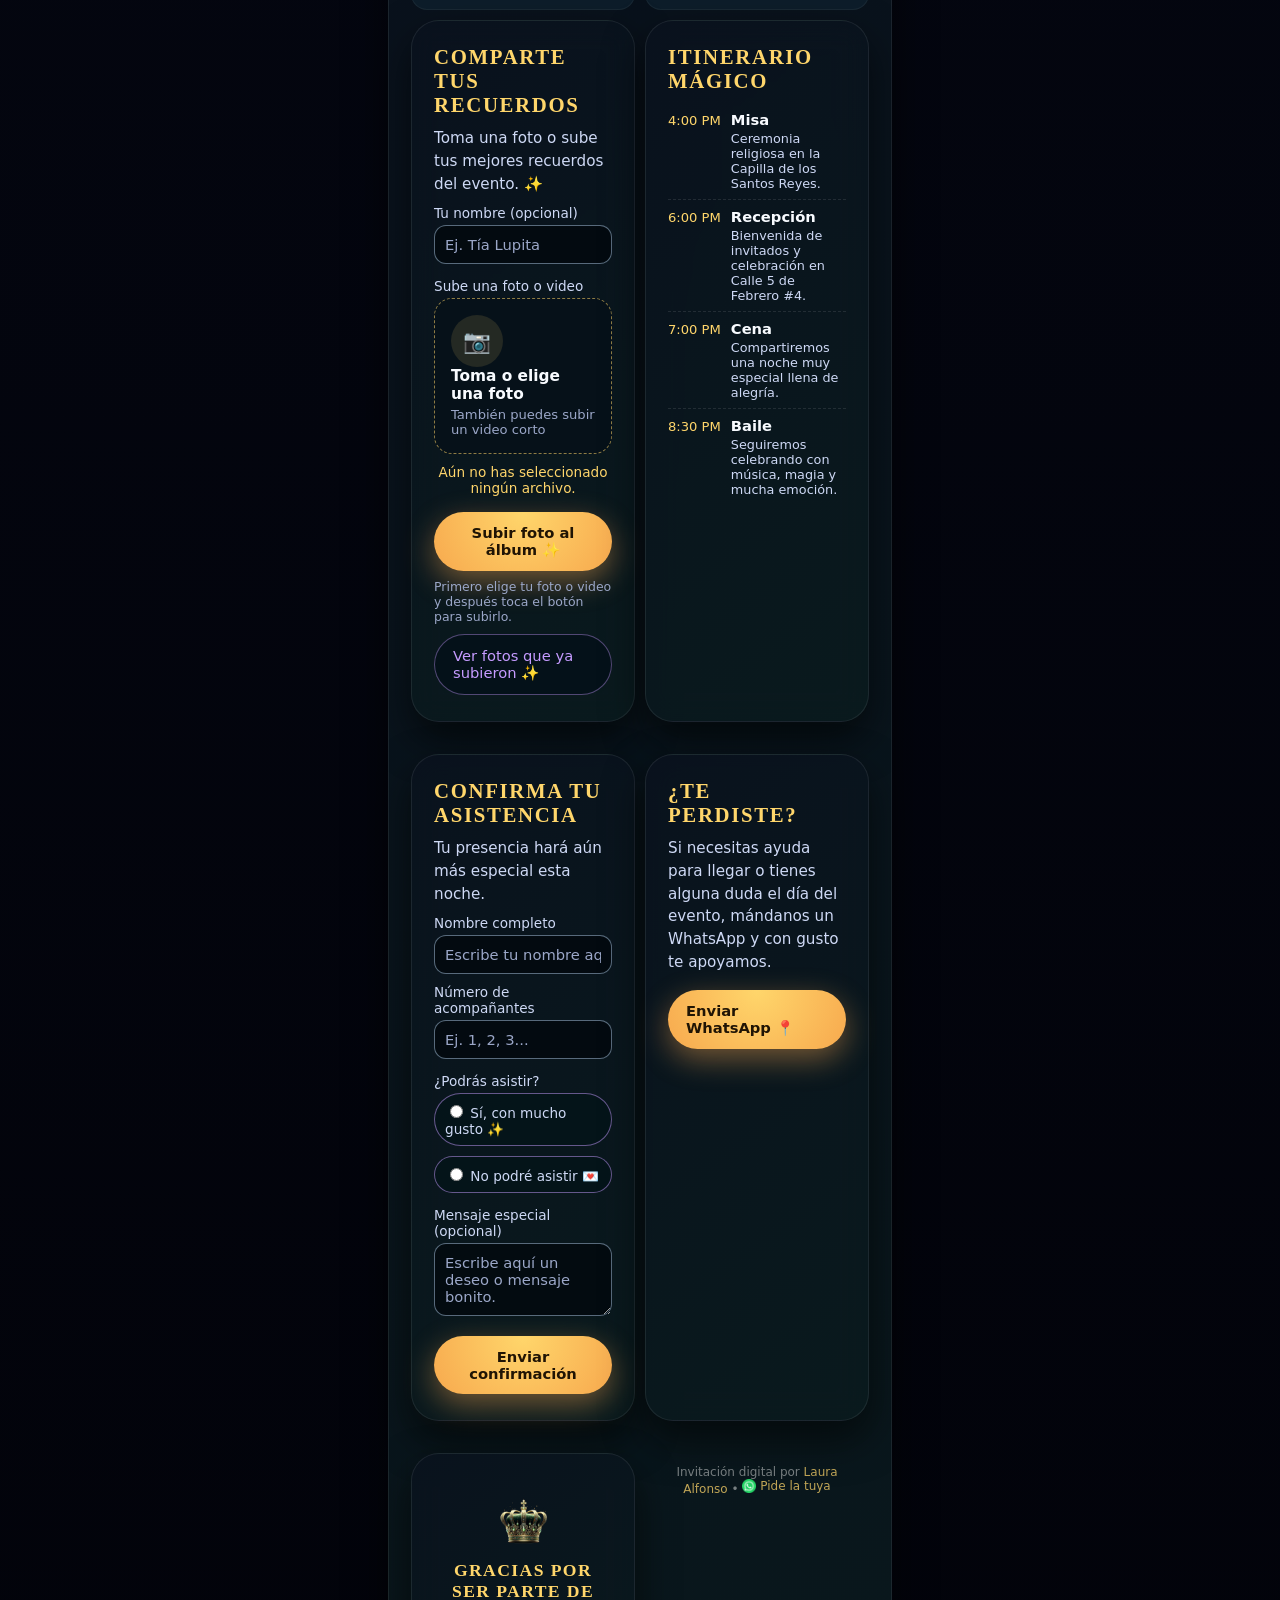
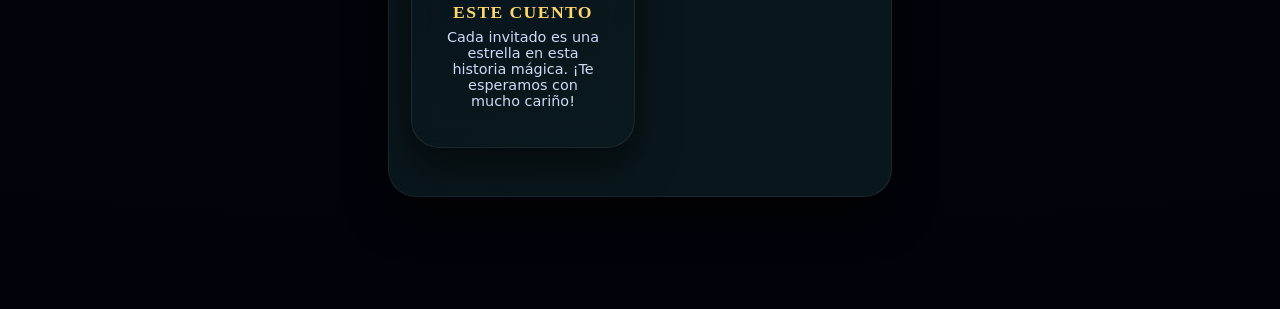
==== commit c3a9ad2e: "chore" ====
--- a/index.html
+++ b/index.html
@@ -579,10 +579,6 @@
               <button type="submit" class="btn-primary btn-full">
                 Enviar confirmación
               </button>
-
-              <p class="rsvp-note">
-                Aquí después puedes conectar Google Forms, Sheets o Apps Script.
-              </p>
 
               <p class="rsvp-success" id="rsvpSuccessMsg"></p>
             </form>
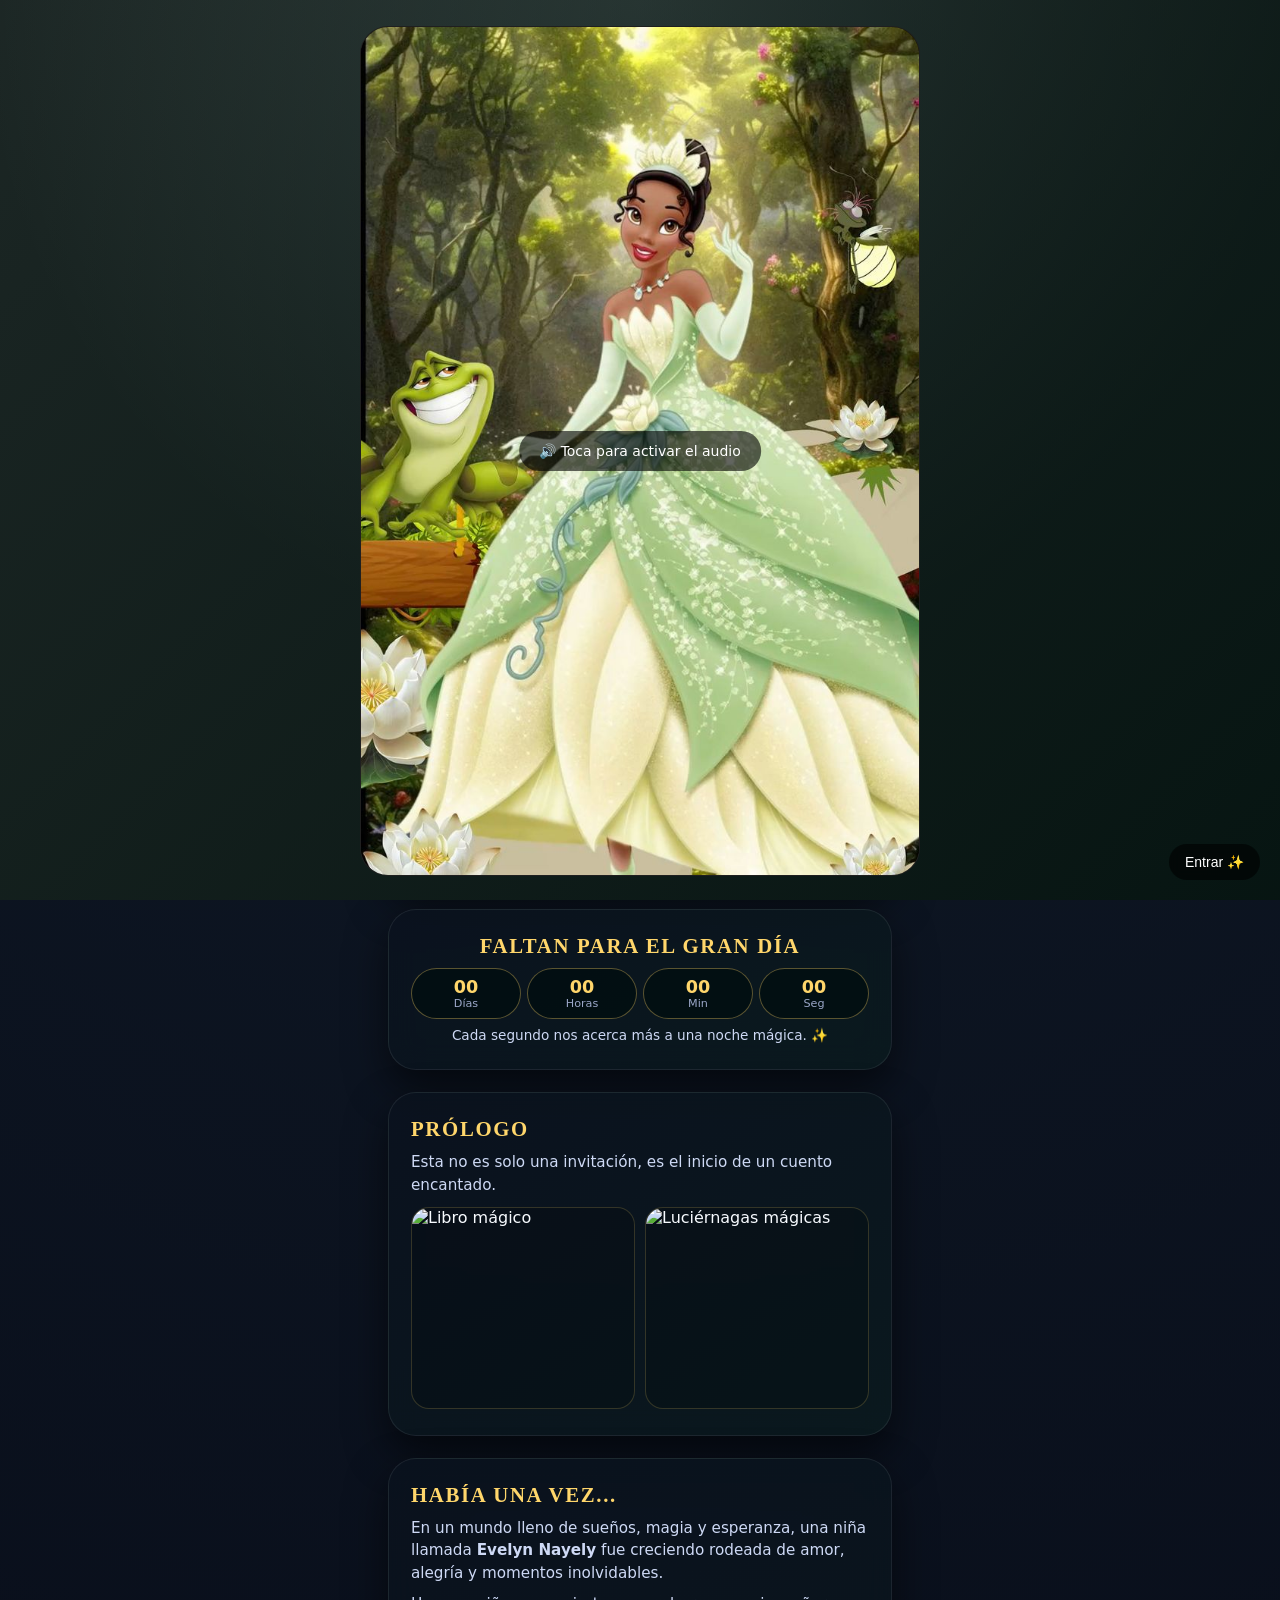
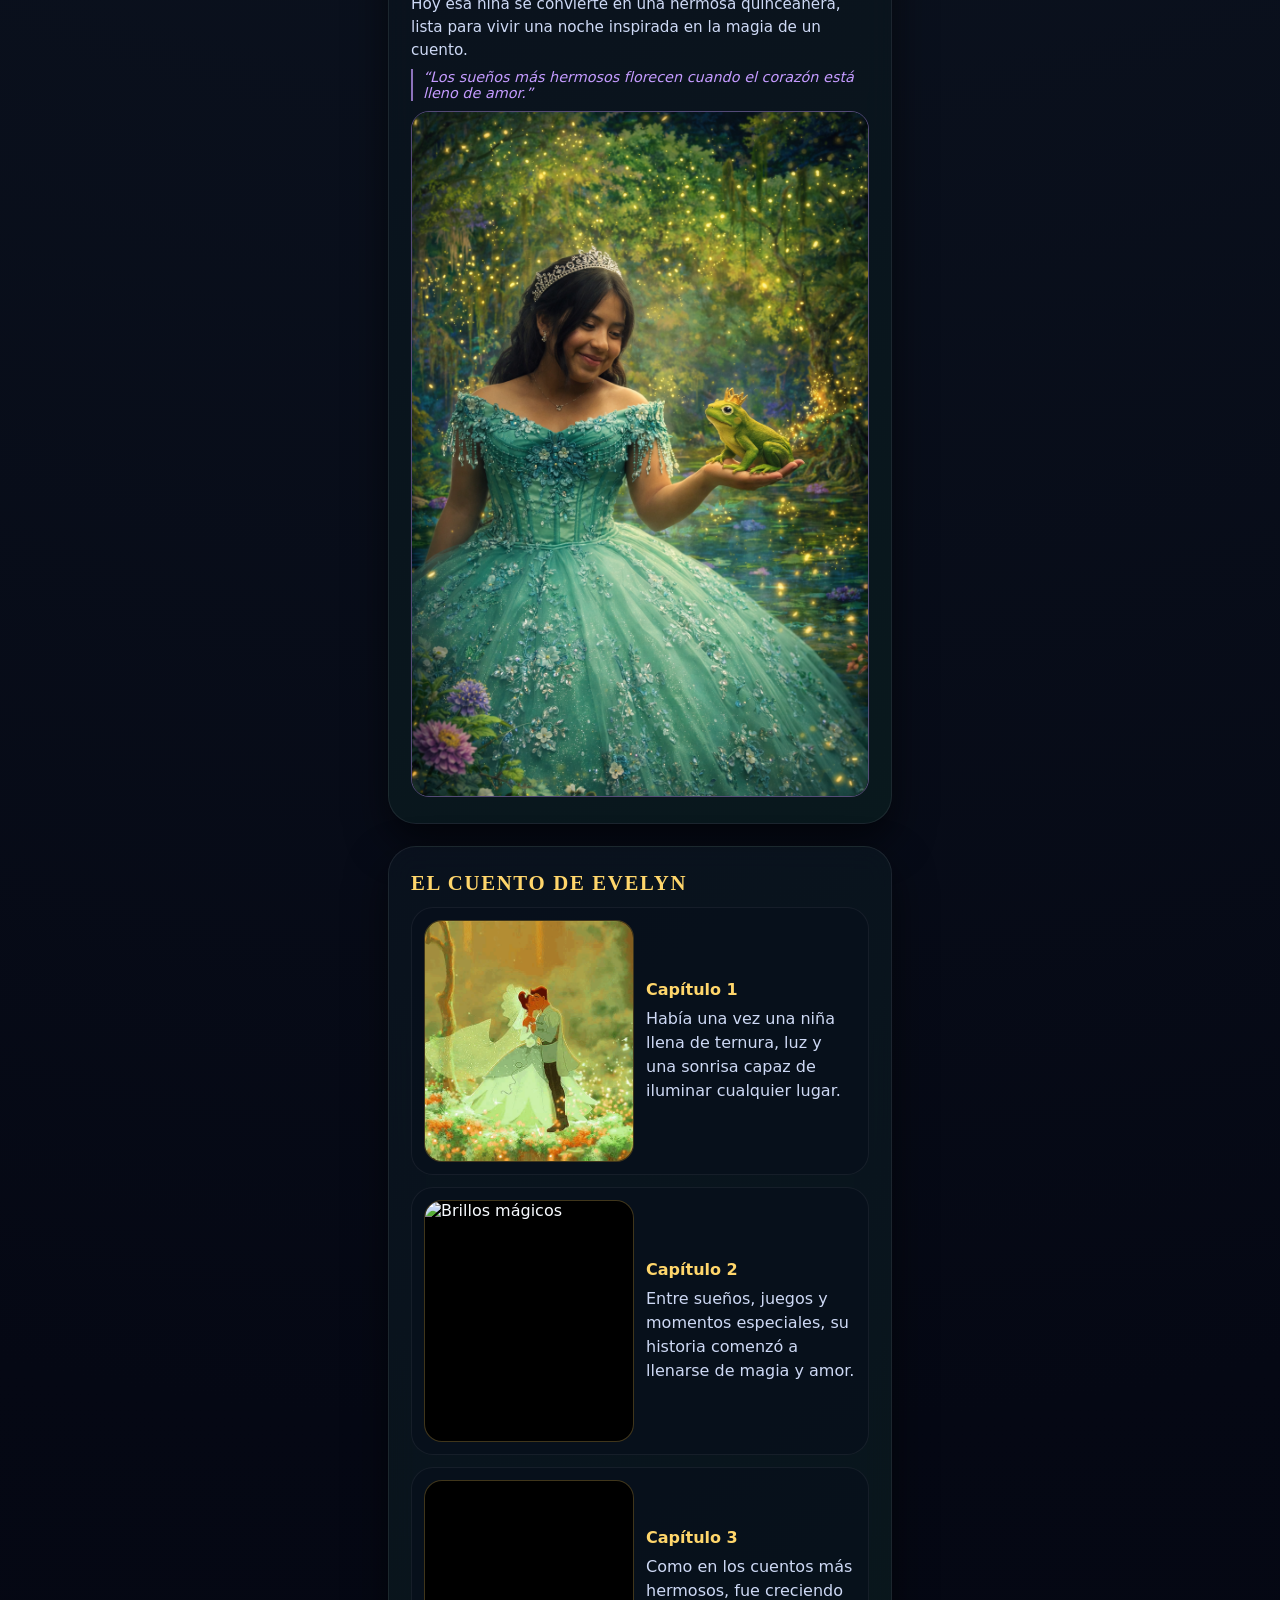
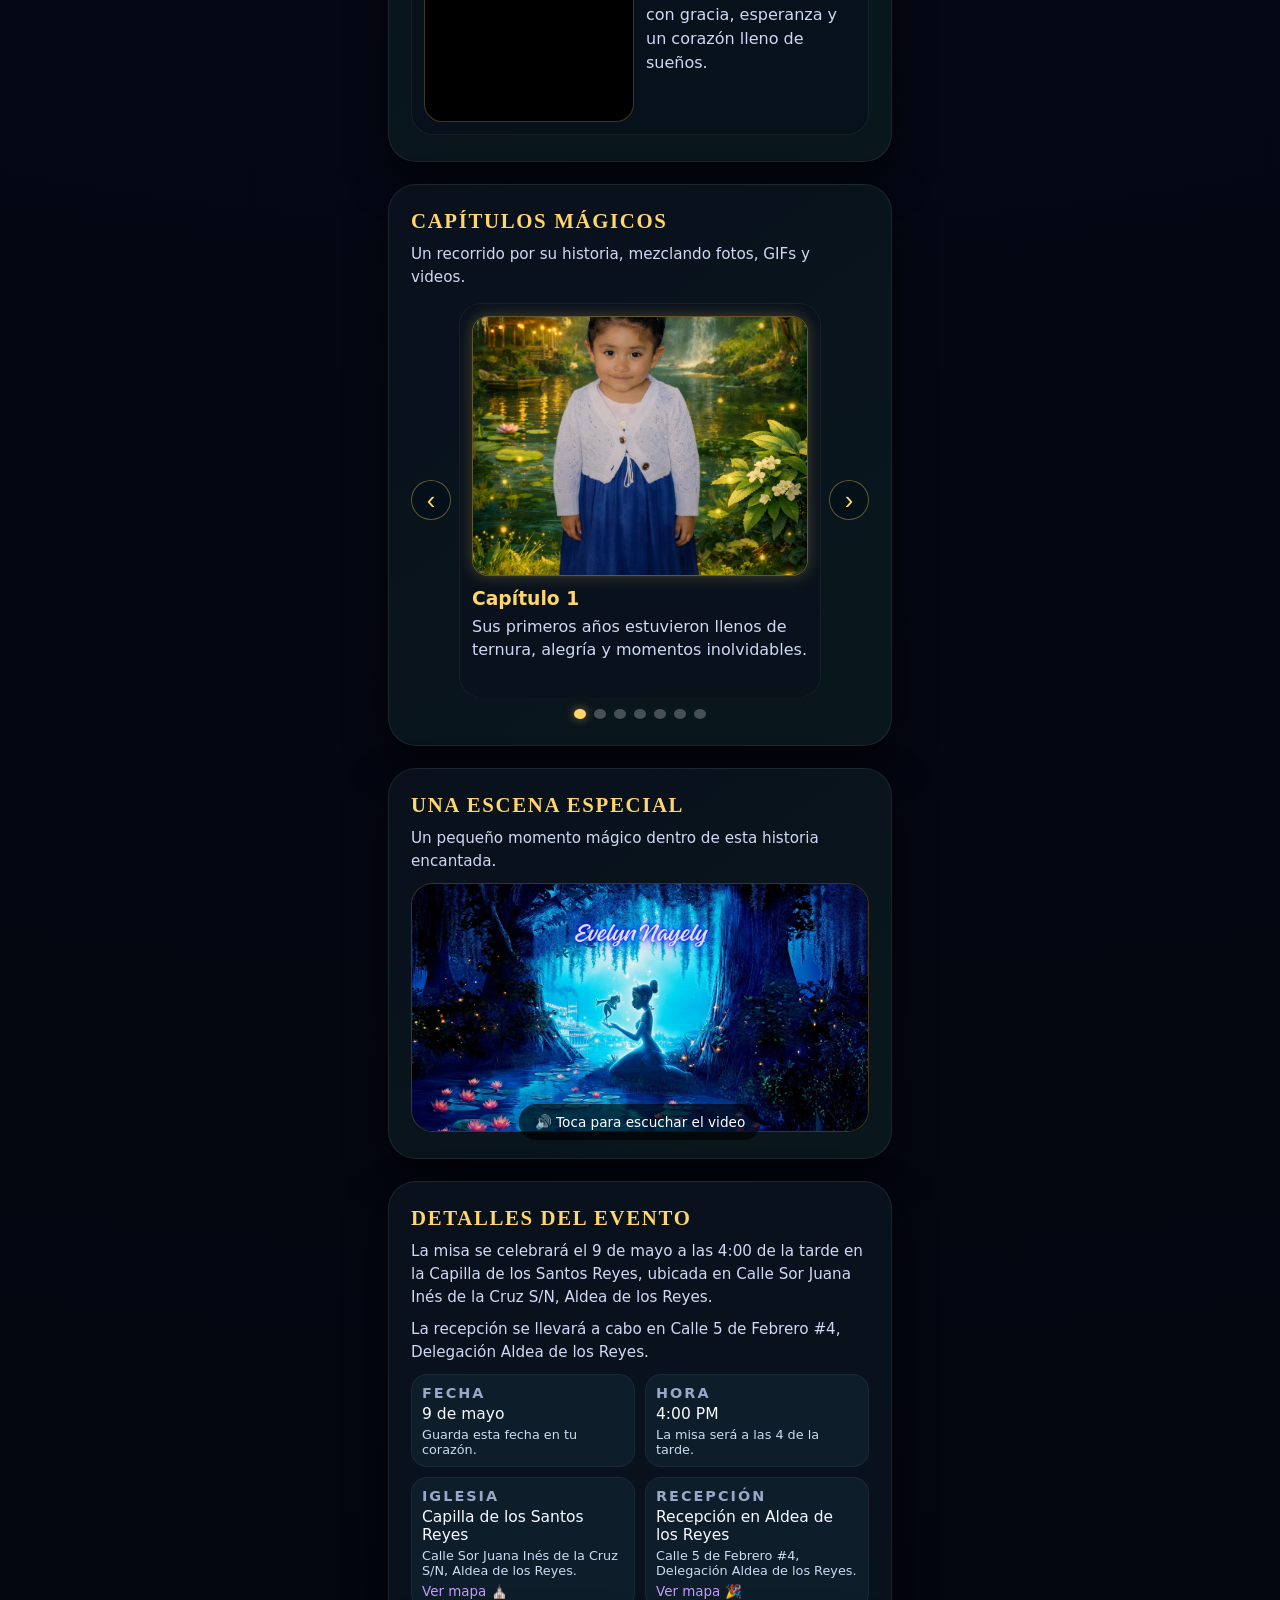
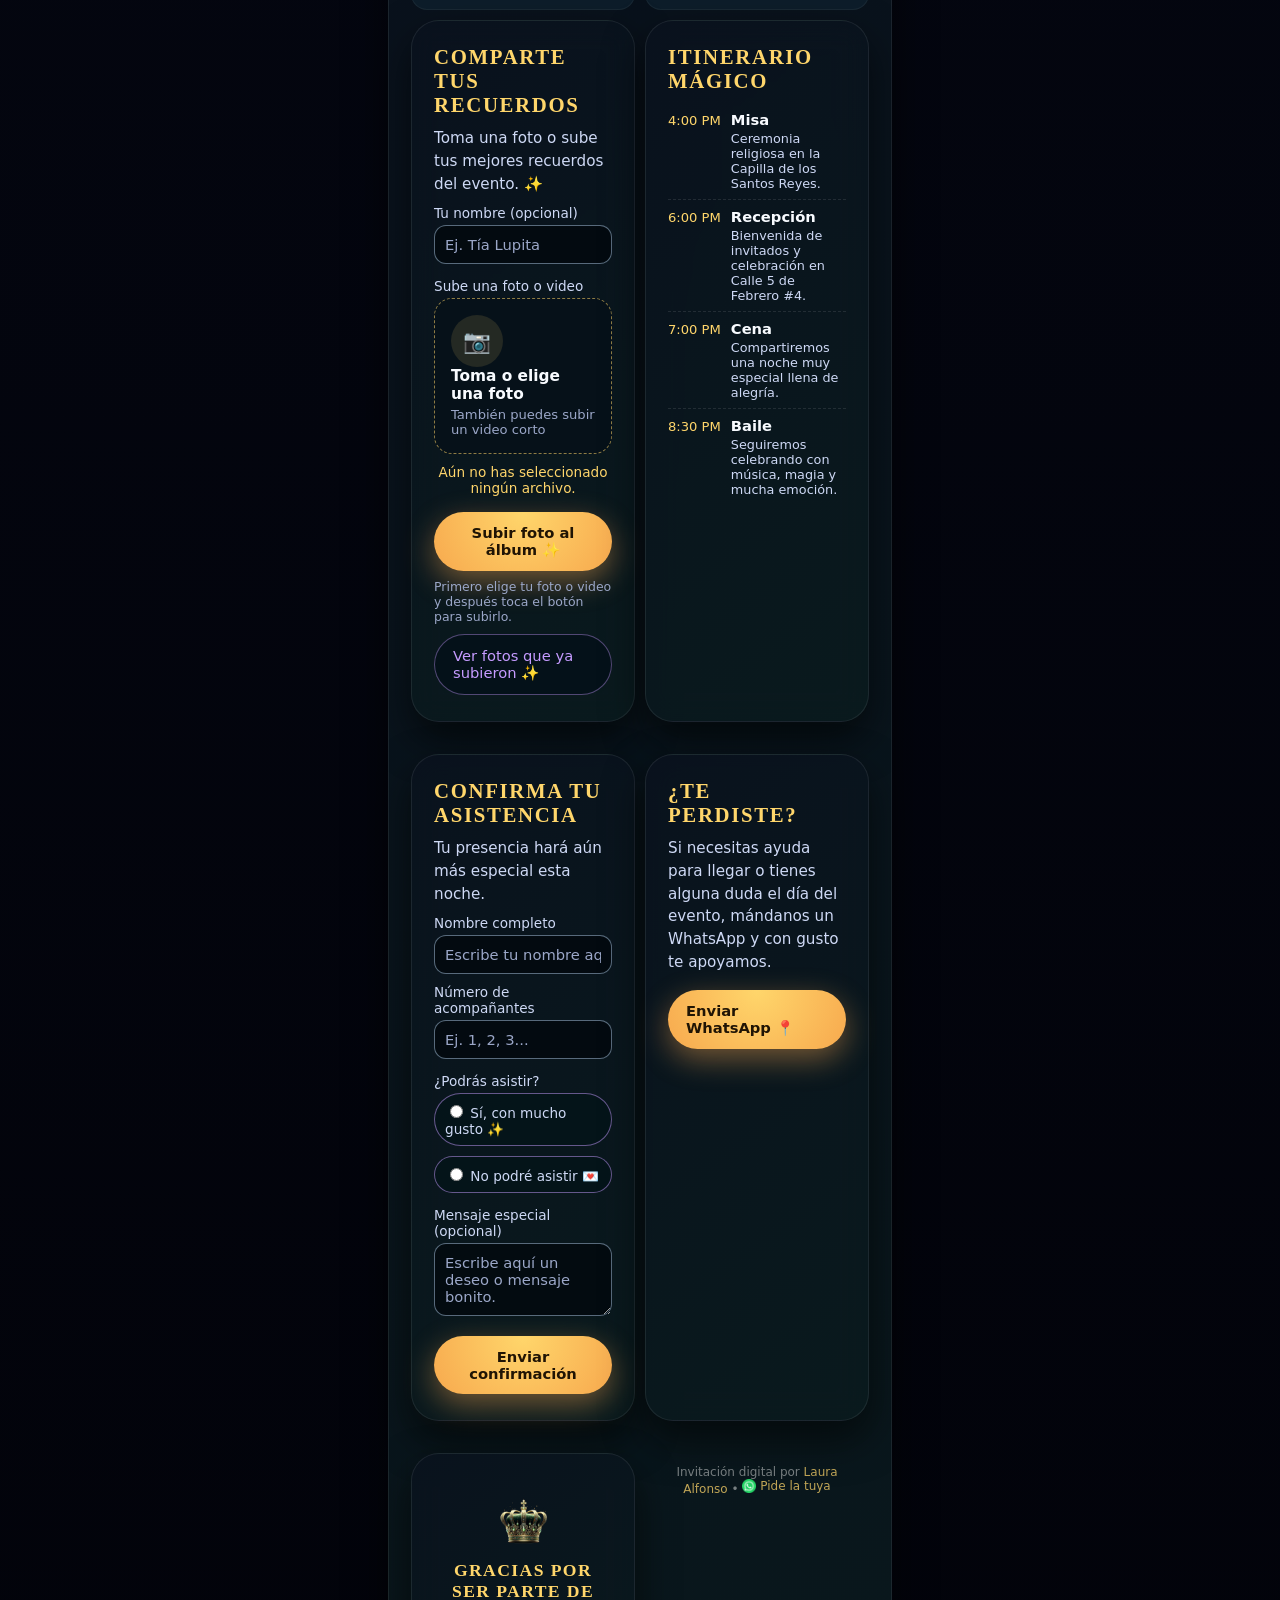
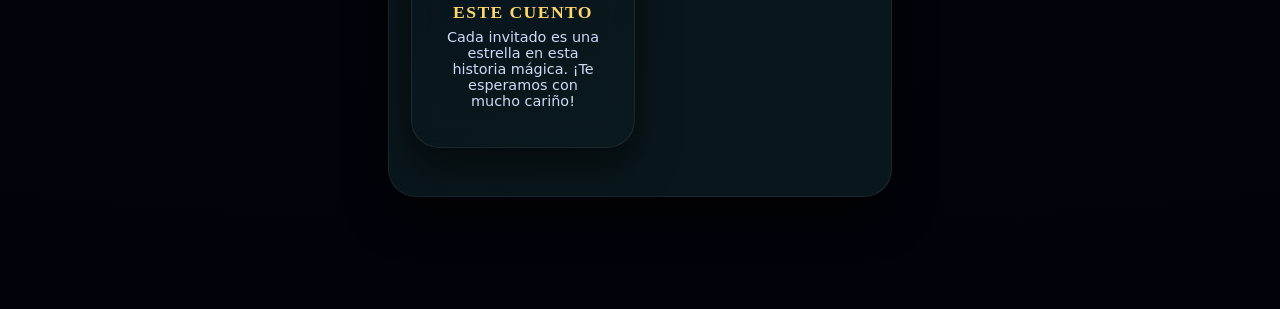
==== commit 13064547: "chore" ====
--- a/index.html
+++ b/index.html
@@ -591,7 +591,7 @@
             </p>
 
             <div class="gift-actions">
-              <a href="https://wa.me/5255NUMEROAQUI?text=Hola,%20voy%20camino%20a%20los%20XV%20de%20Evelyn%20y%20me%20perd%C3%AD.%20%C2%BFMe%20pueden%20ayudar%3F"
+              <a href="https://wa.me/525526933924?text=Hola,%20voy%20camino%20a%20los%20XV%20de%20Evelyn%20y%20me%20perd%C3%AD.%20%C2%BFMe%20pueden%20ayudar%3F"
                 target="_blank" class="btn-primary btn-full">
                 Enviar WhatsApp 📍
               </a>
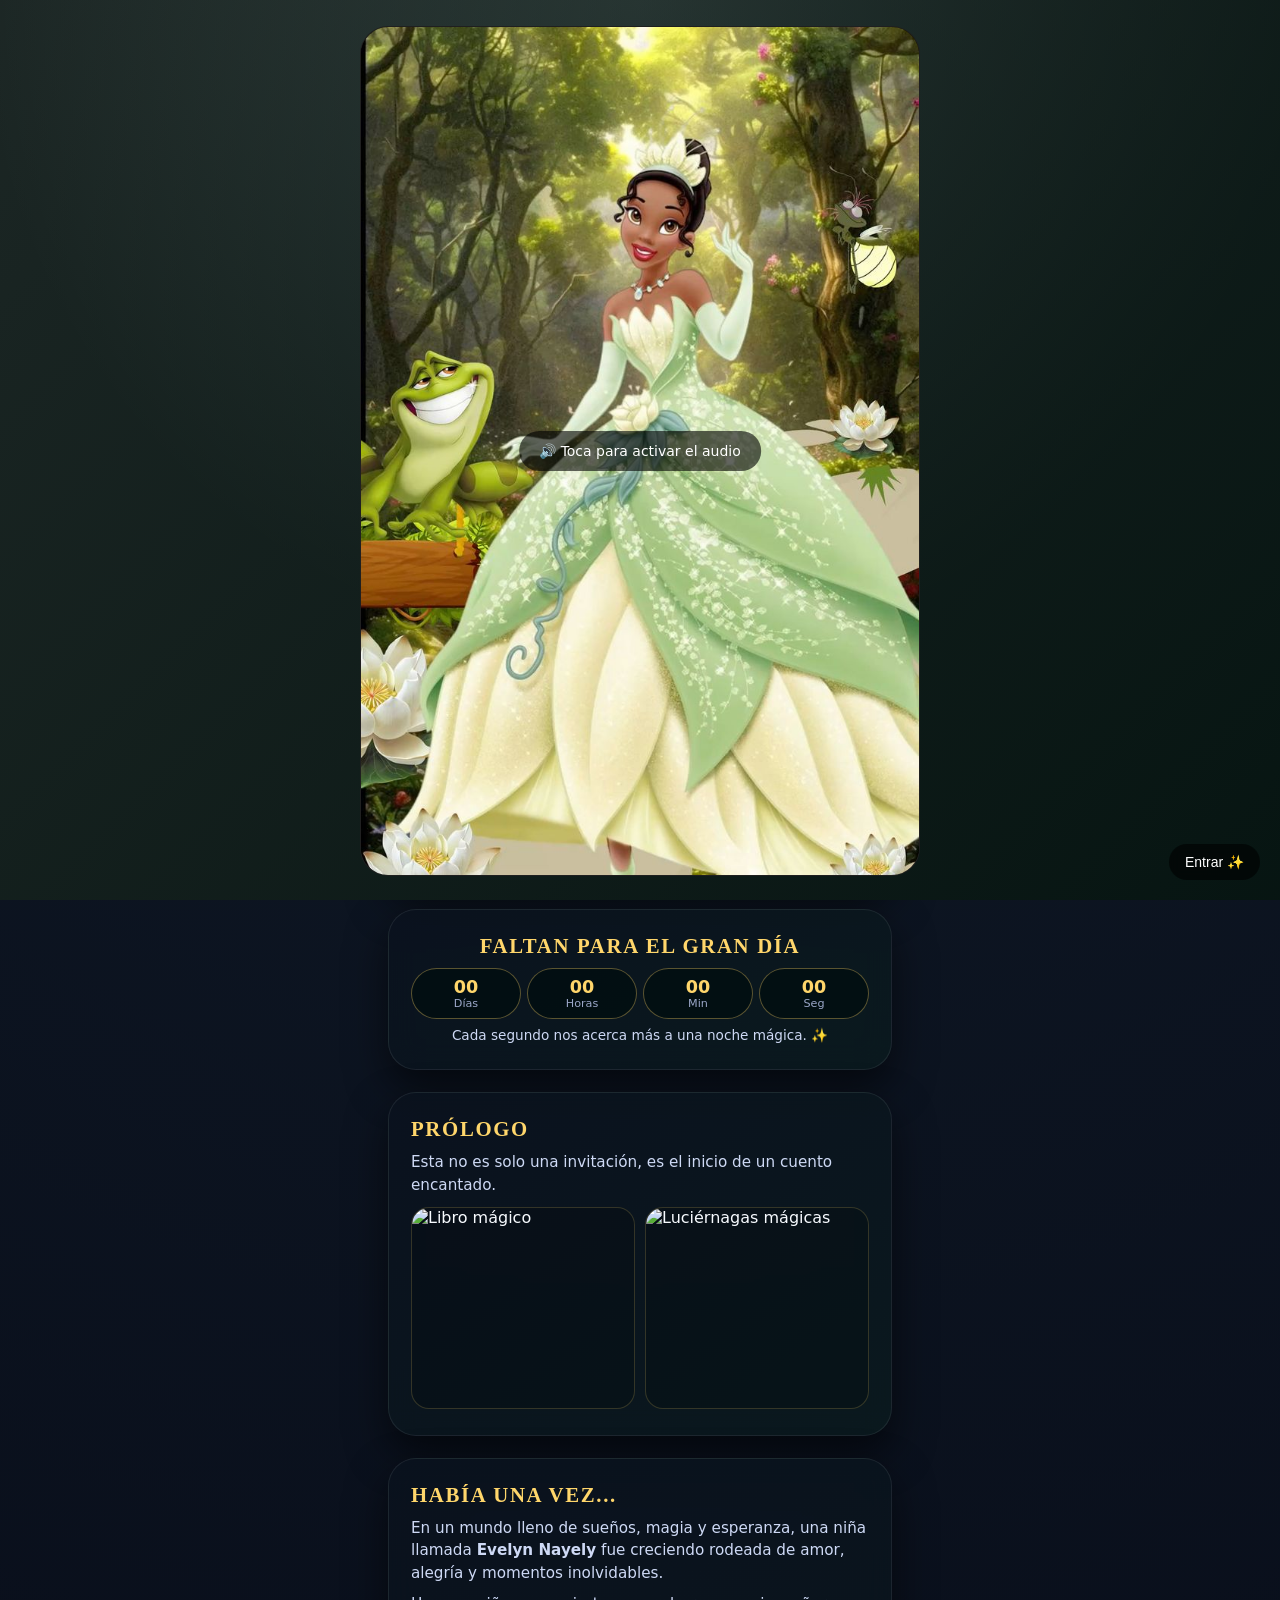
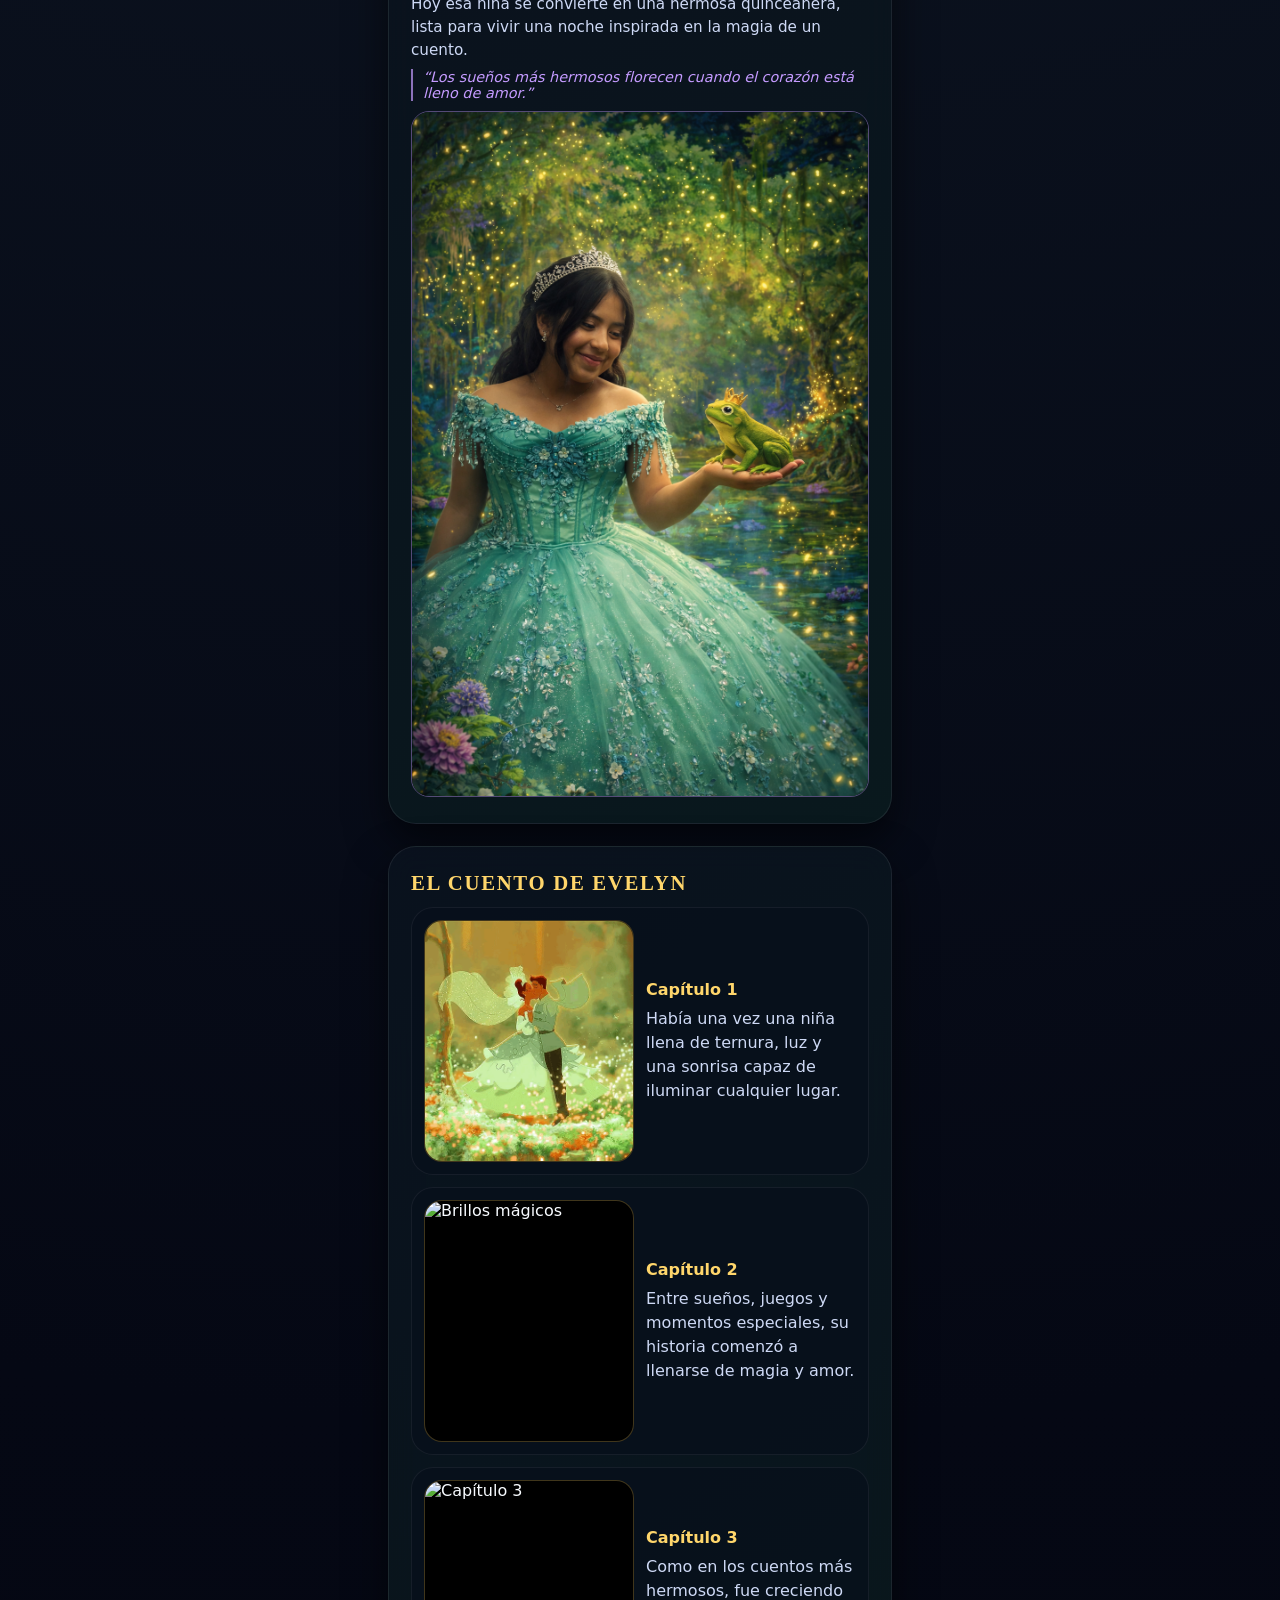
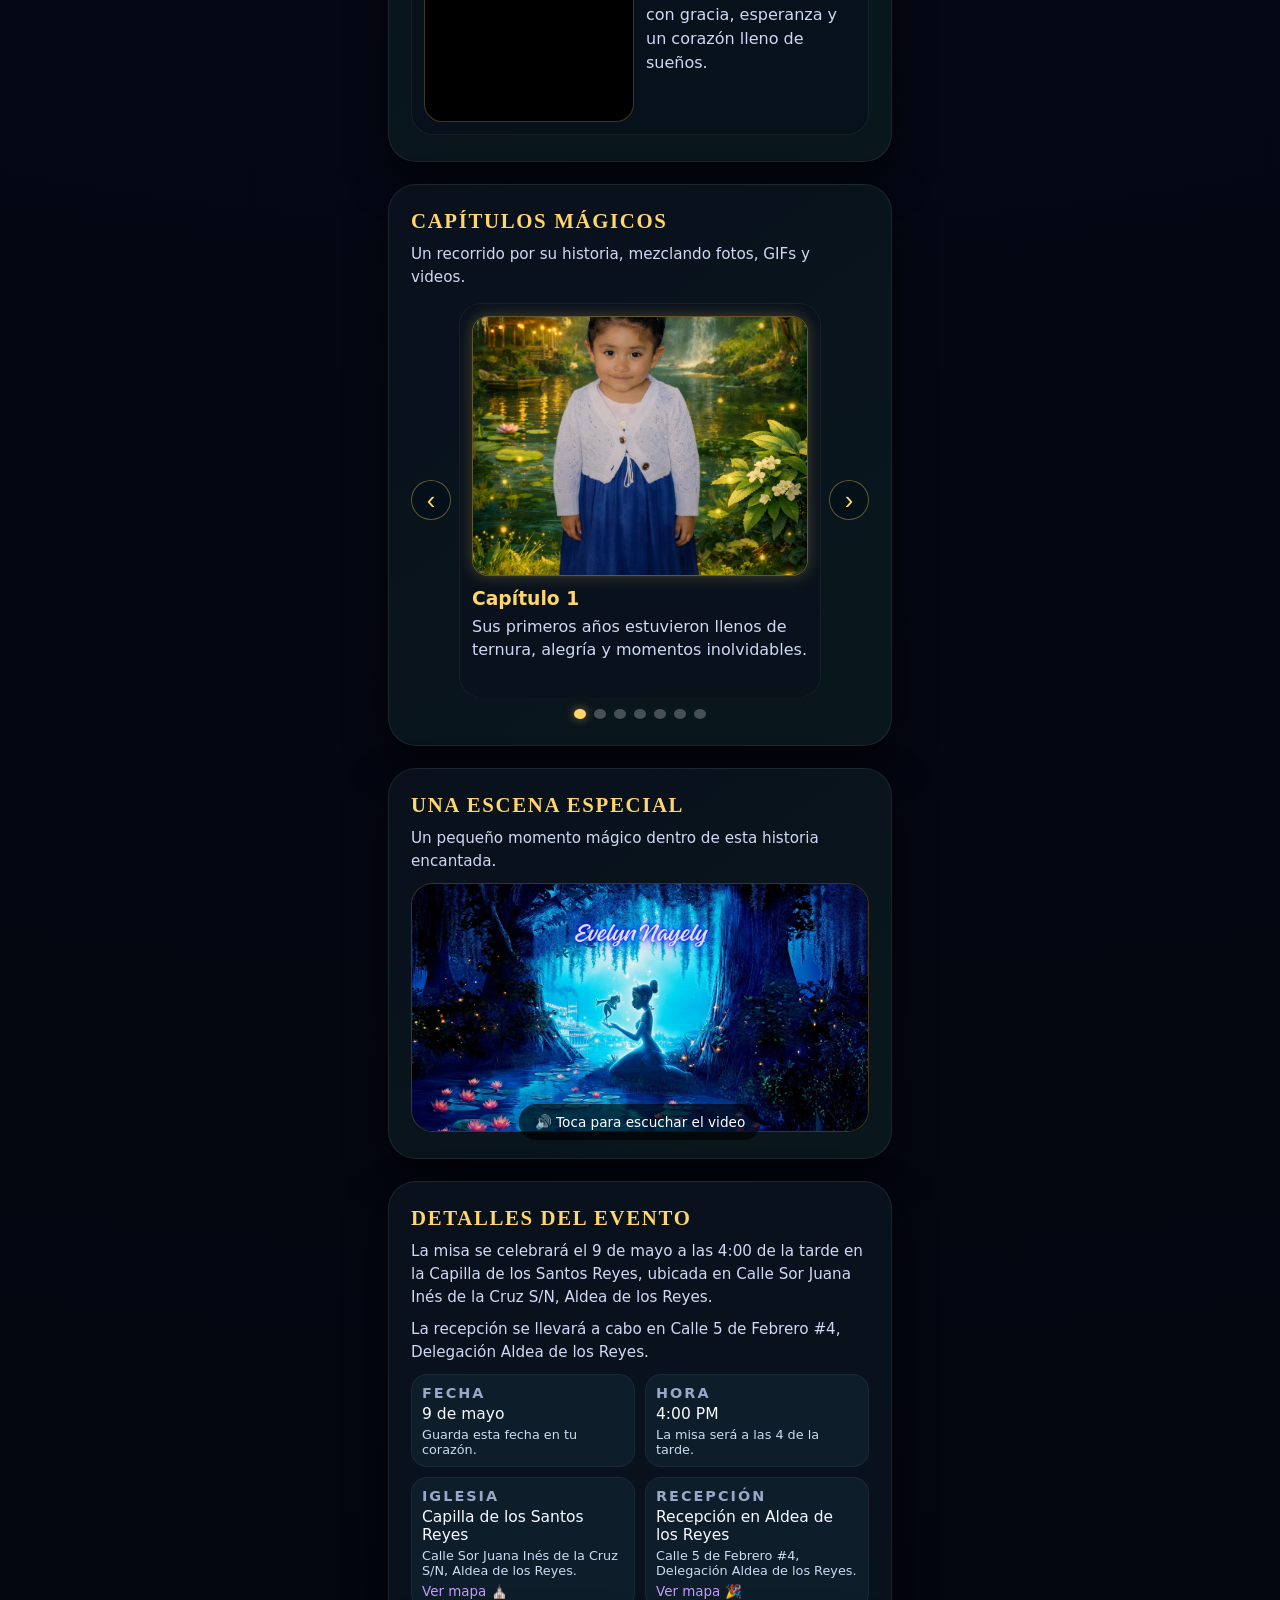
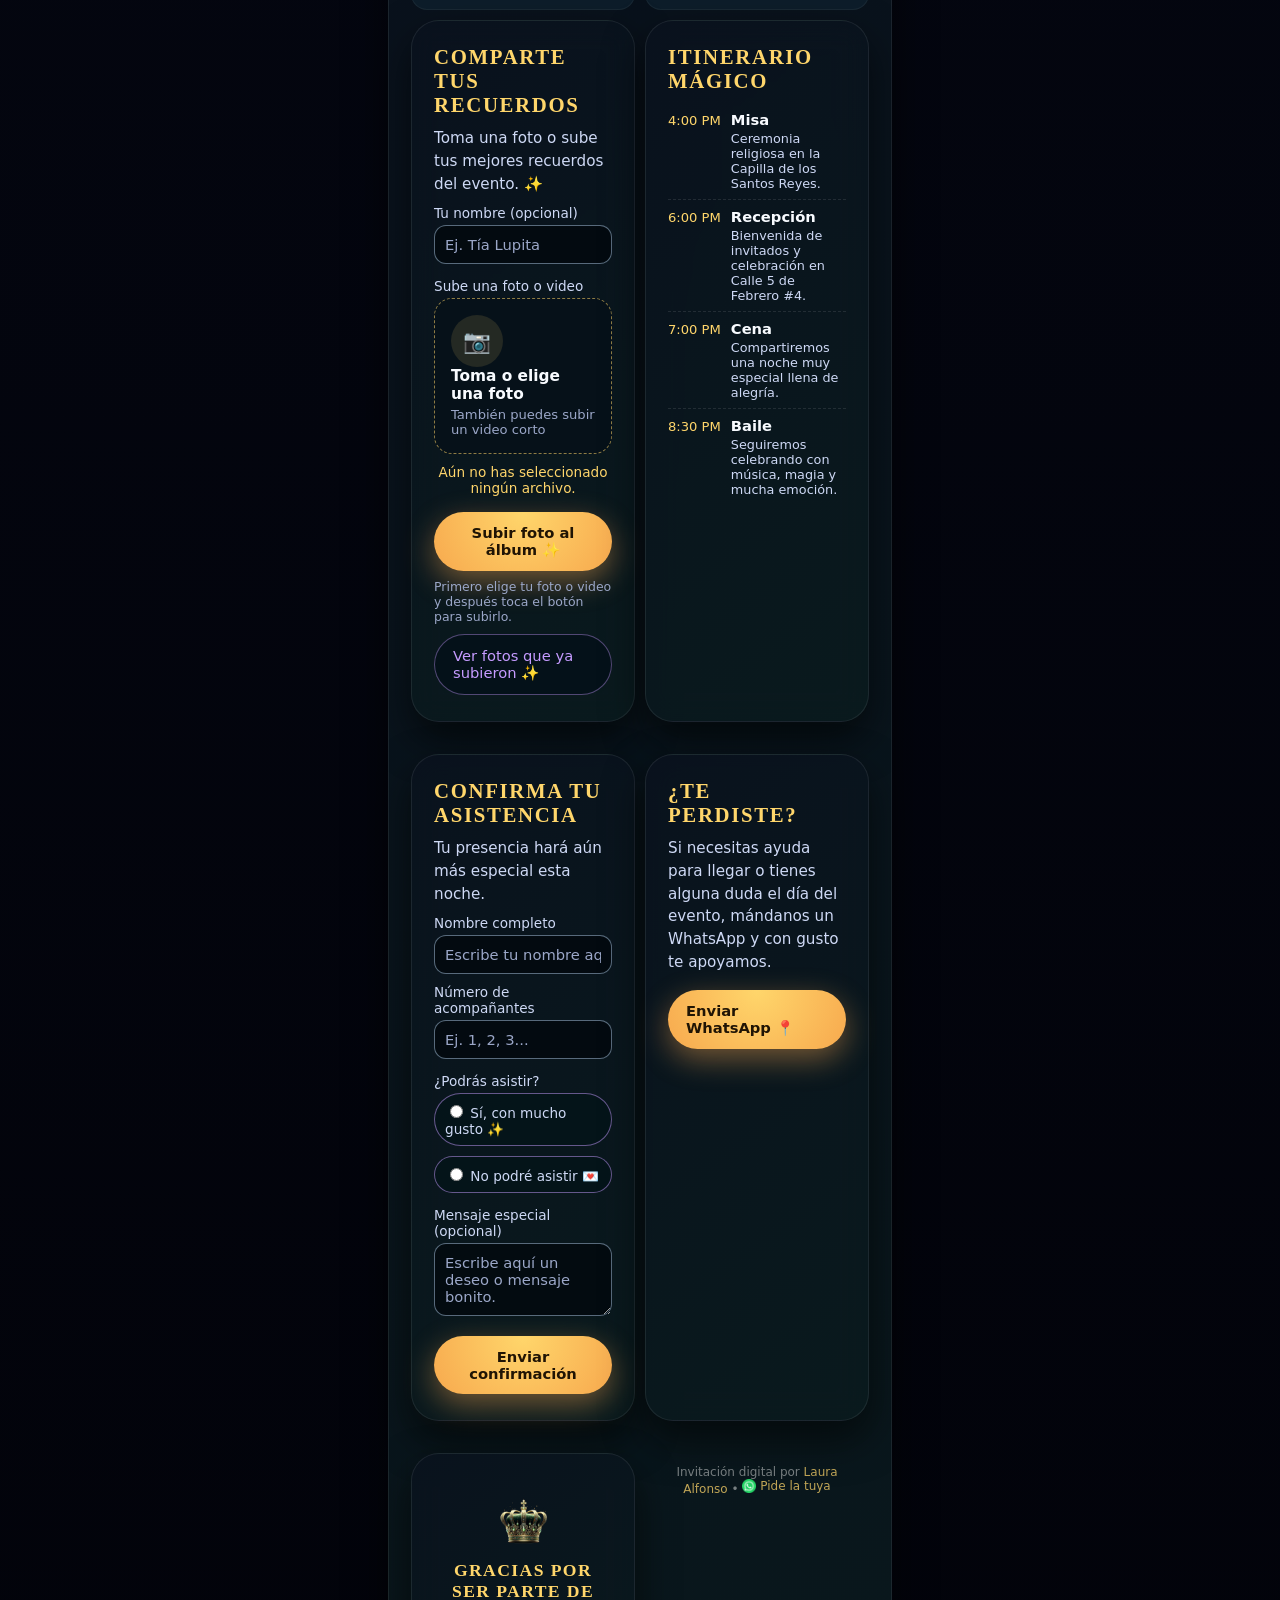
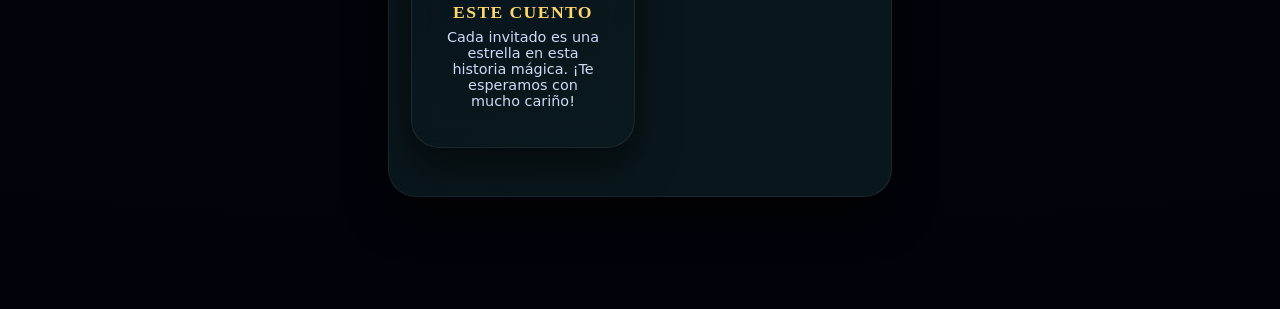
==== commit b8b438f2: "chore" ====
--- a/index.html
+++ b/index.html
@@ -238,10 +238,7 @@
 
         <div class="book-page">
           <div class="book-page-media">
-            <video class="inline-story-video" playsinline webkit-playsinline muted loop autoplay preload="metadata"
-              poster="./img/video-cap1-poster.jpg">
-              <source src="./img/video.mp4" type="video/mp4" />
-            </video>
+            <img src="./img/video-cap1-poster.jpg" alt="Capítulo 3" />
           </div>
           <div class="book-page-text">
             <h3>Capítulo 3</h3>
@@ -327,10 +324,7 @@
               <!-- Slide 5 -->
               <article class="story-slide">
                 <div class="story-slide-media">
-                  <video class="carousel-video" playsinline webkit-playsinline muted loop preload="metadata"
-                    poster="./img/foto5.png">
-                    <source src="./video/capitulo2.mp4" type="video/mp4" />
-                  </video>
+                  <img src="./img/foto5.png" alt="Recuerdo especial" />
                 </div>
                 <div class="story-slide-text">
                   <h3>Capítulo 5</h3>
@@ -358,10 +352,7 @@
               <!-- Slide 7 -->
               <article class="story-slide">
                 <div class="story-slide-media">
-                  <video class="carousel-video" playsinline webkit-playsinline muted loop preload="metadata"
-                    poster="./img/imggrande.png">
-                    <source src="./video/capitulo3.mp4" type="video/mp4" />
-                  </video>
+                  <img src="./img/imggrande.png" alt="Capítulo Final" />
                 </div>
                 <div class="story-slide-text">
                   <h3>Capítulo Final</h3>
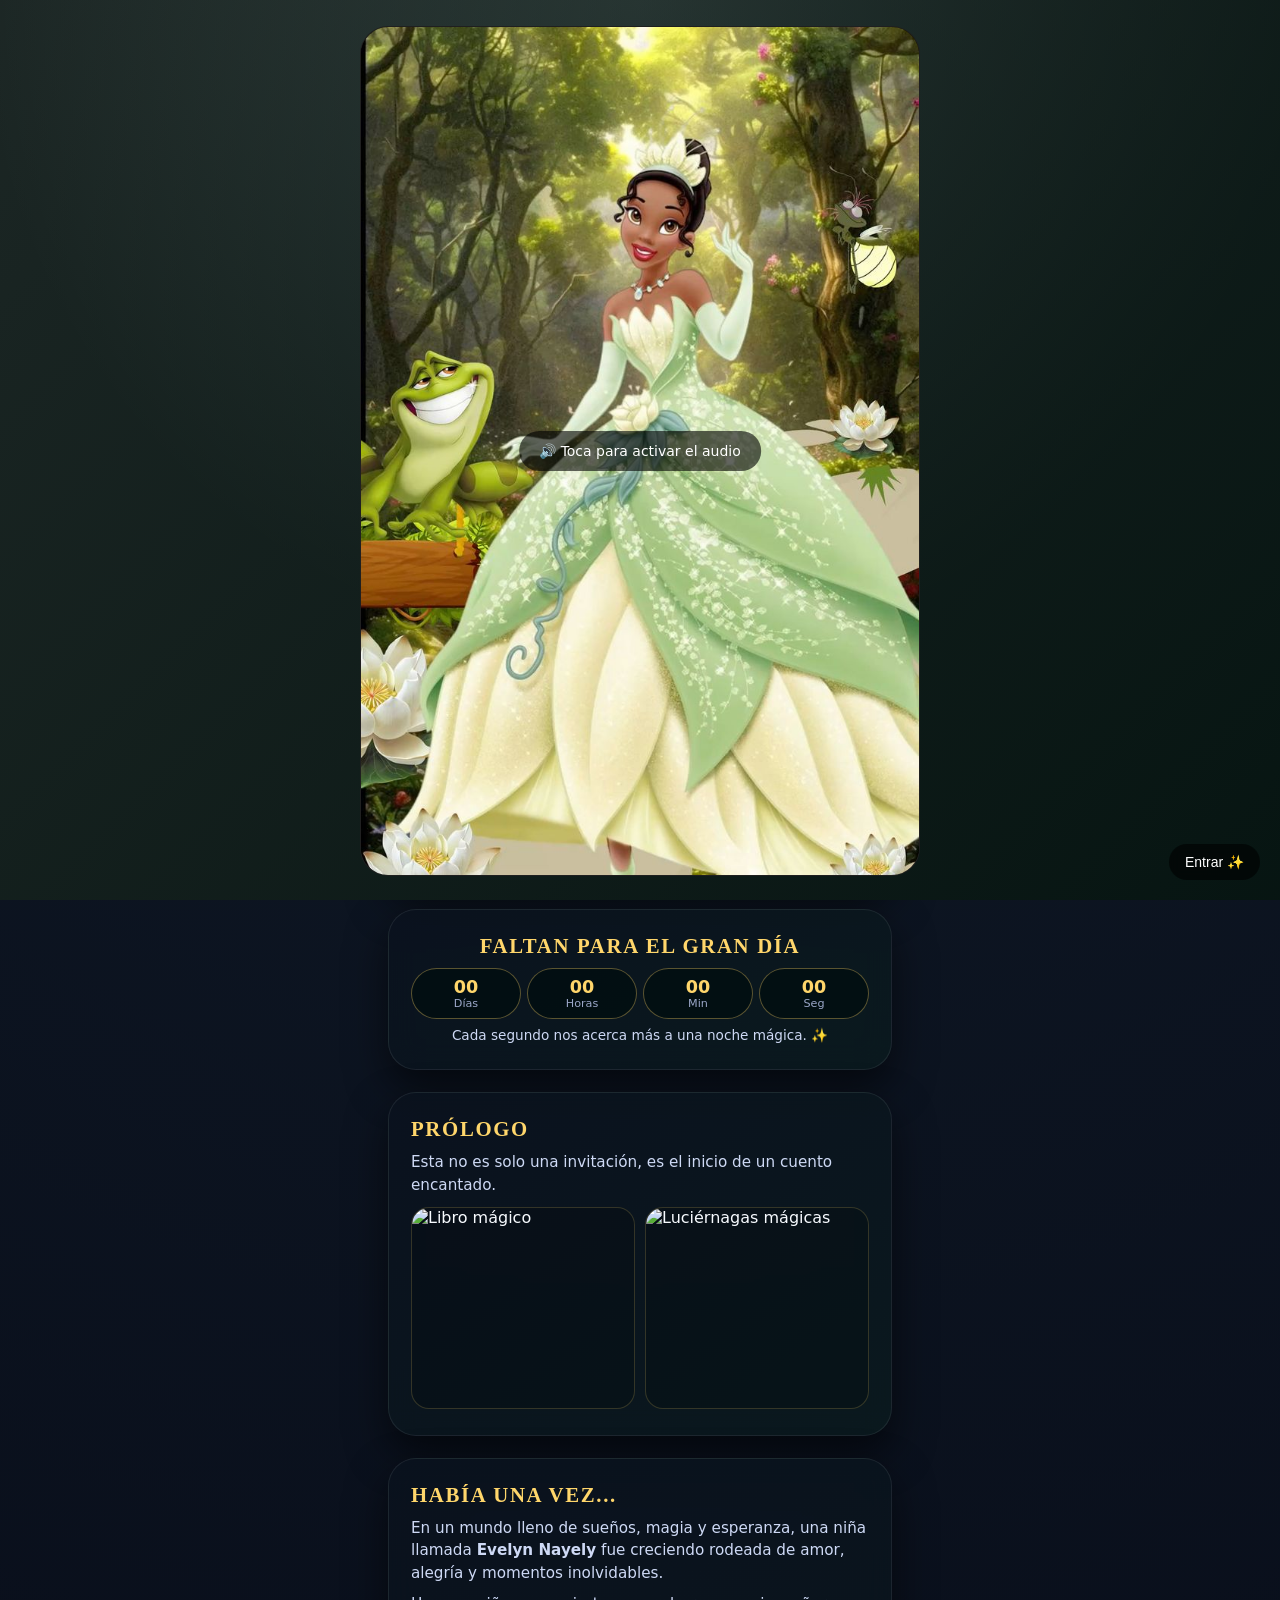
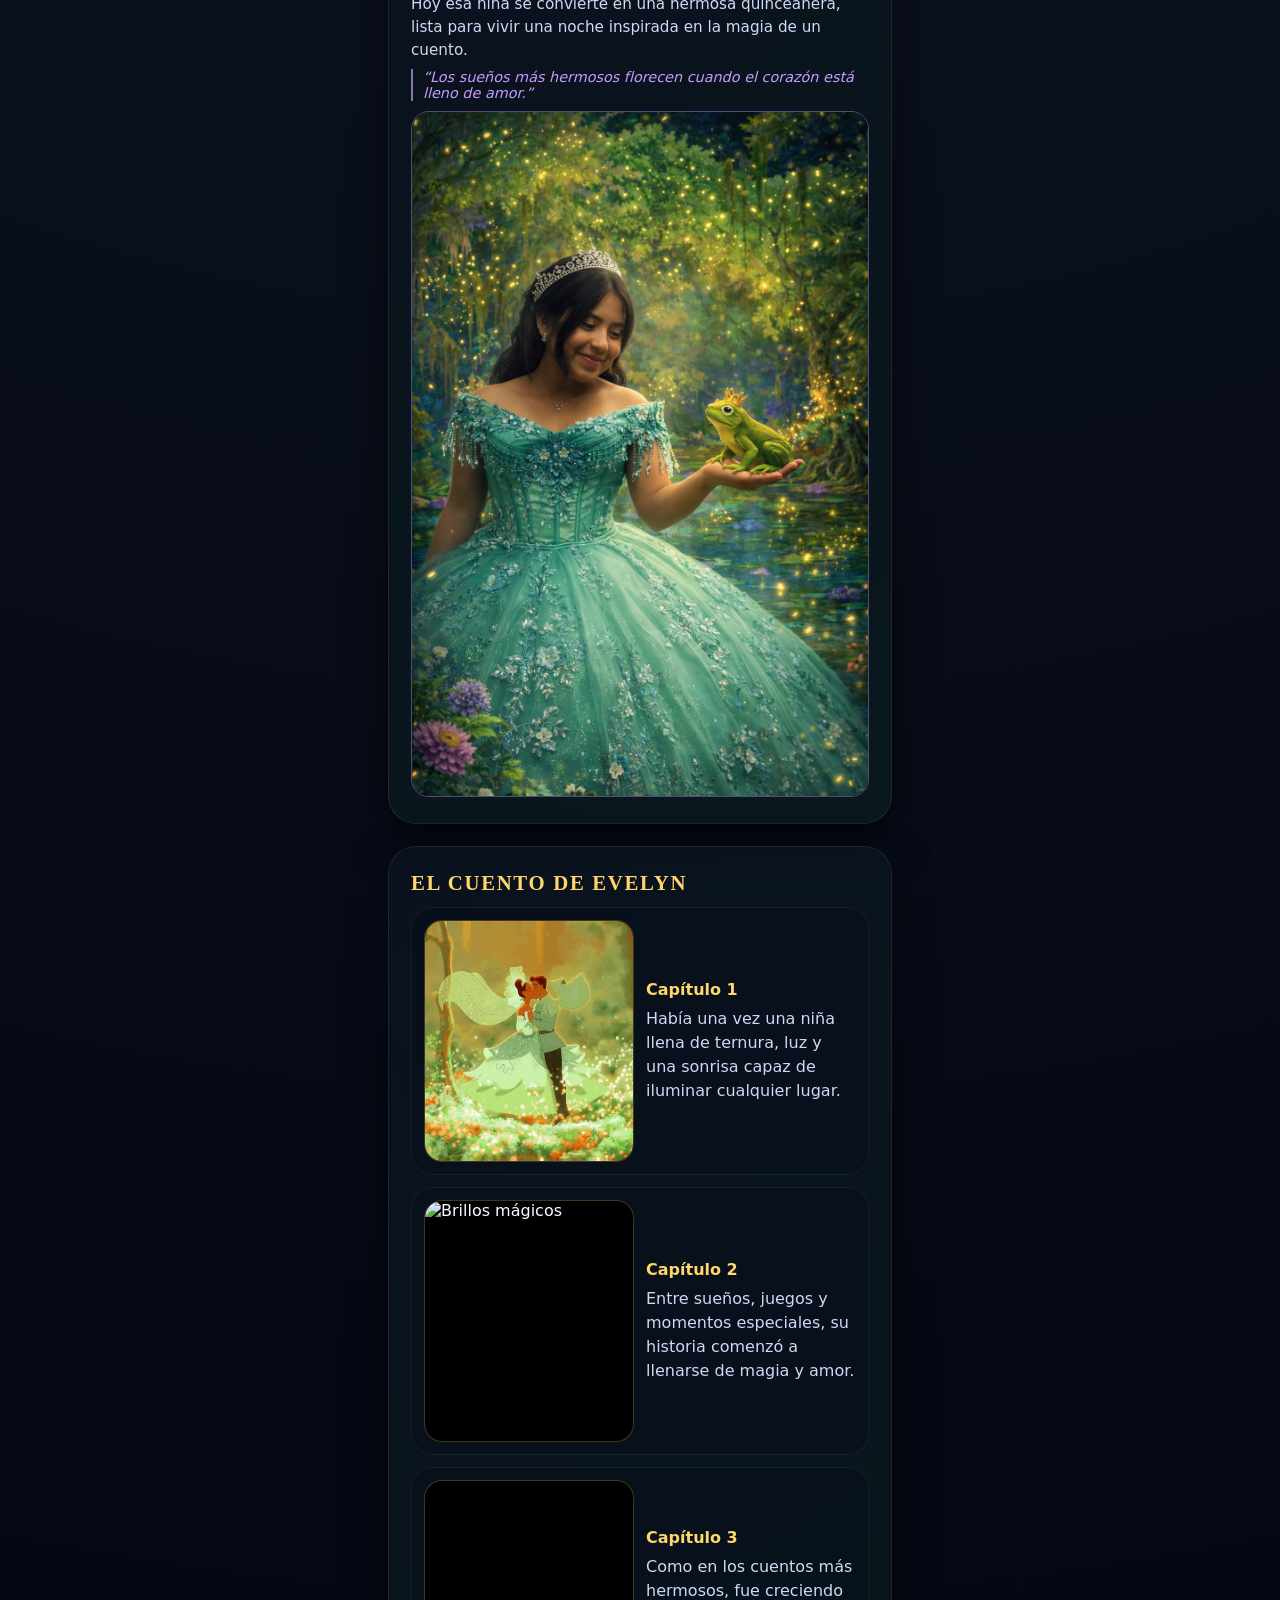
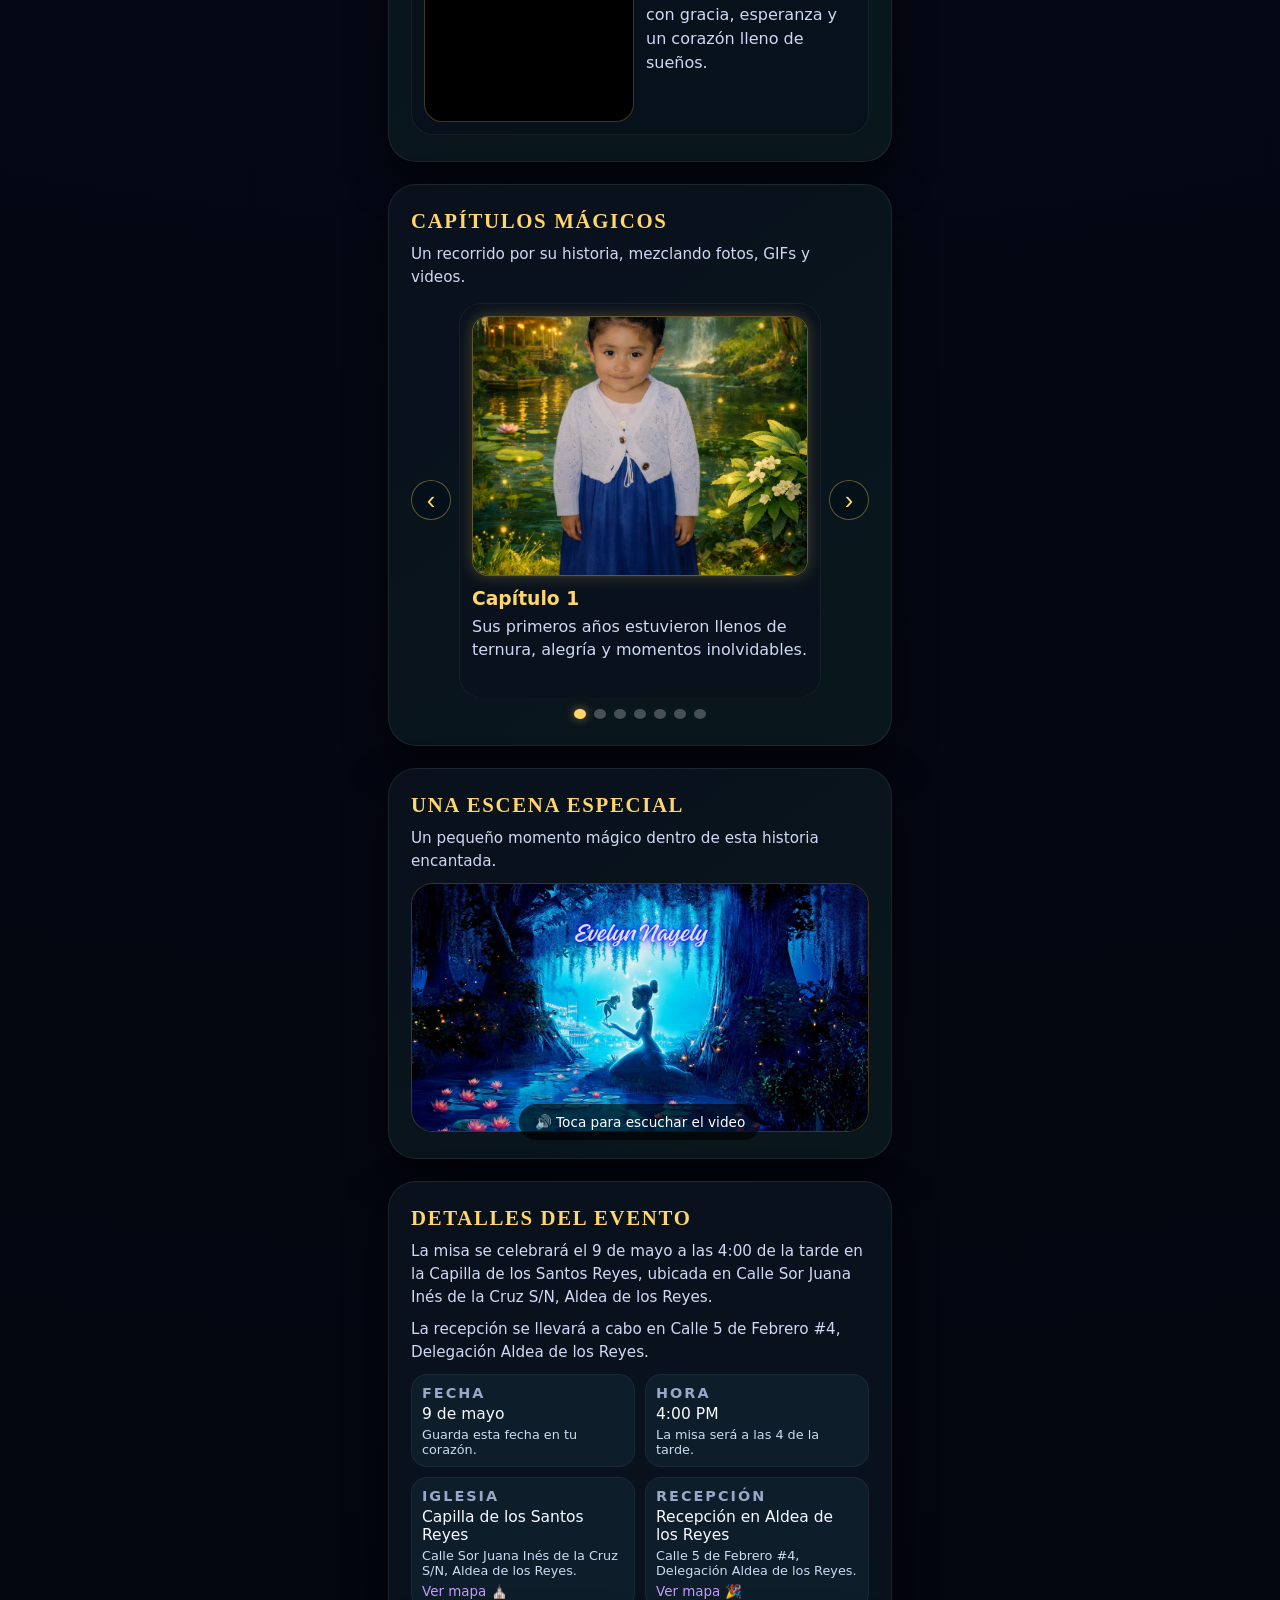
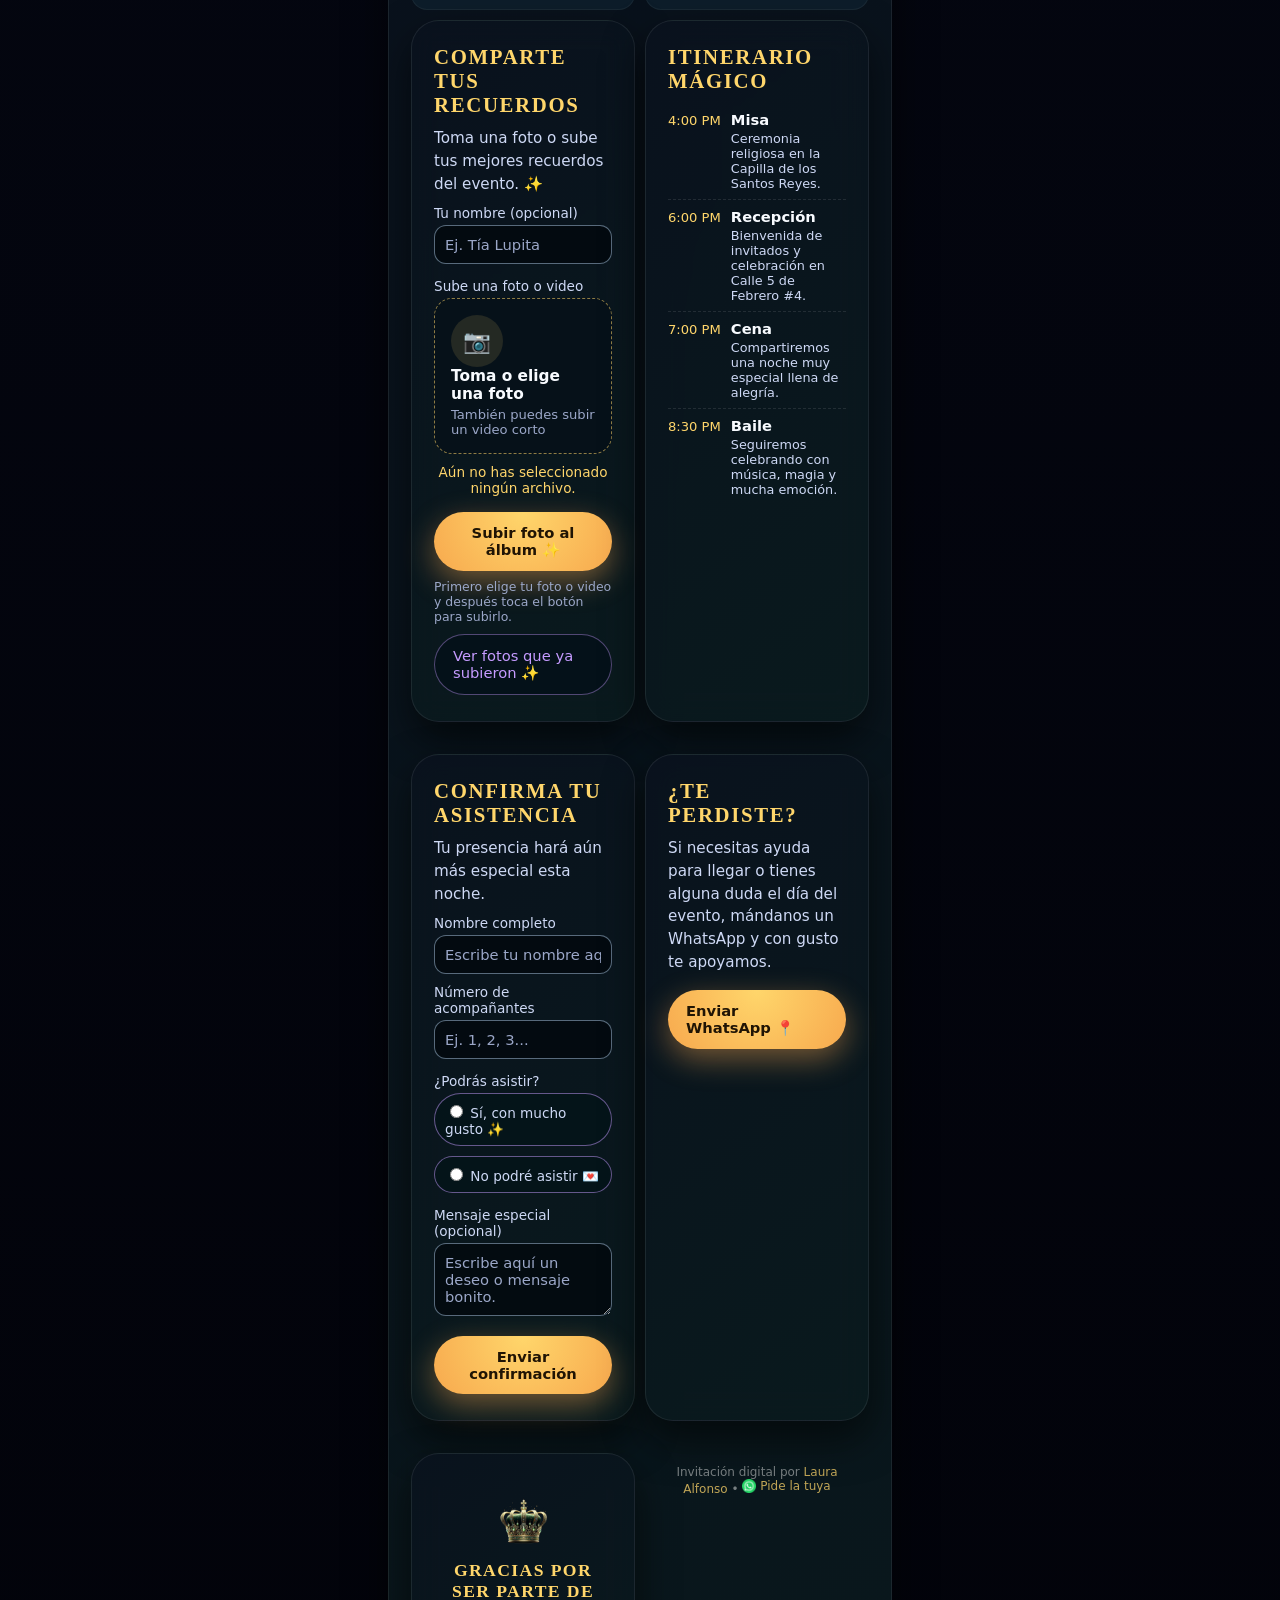
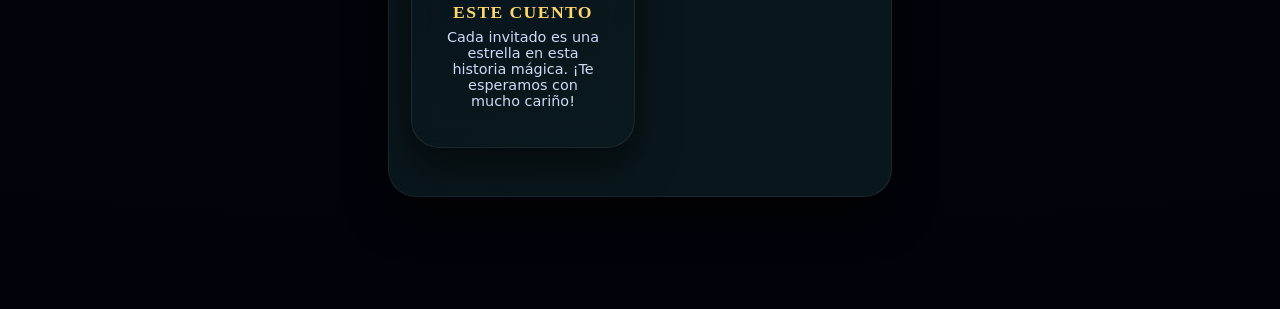
==== commit 34b2d01a: "chore" ====
--- a/index.html
+++ b/index.html
@@ -238,7 +238,10 @@
 
         <div class="book-page">
           <div class="book-page-media">
-            <img src="./img/video-cap1-poster.jpg" alt="Capítulo 3" />
+            <video class="inline-story-video" playsinline webkit-playsinline muted loop autoplay preload="metadata"
+              poster="./img/video-cap1-poster.jpg">
+              <source src="./img/video.mp4" type="video/mp4" />
+            </video>
           </div>
           <div class="book-page-text">
             <h3>Capítulo 3</h3>
@@ -293,10 +296,7 @@
               <!-- Slide 3 -->
               <article class="story-slide">
                 <div class="story-slide-media">
-                  <video class="carousel-video" playsinline webkit-playsinline muted loop preload="metadata"
-                    poster="./img/foto3.png">
-                    <source src="./video/capitulo1.mp4" type="video/mp4" />
-                  </video>
+                  <img src="./img/foto3.png" alt="Capítulo 3" />
                 </div>
                 <div class="story-slide-text">
                   <h3>Capítulo 3</h3>
